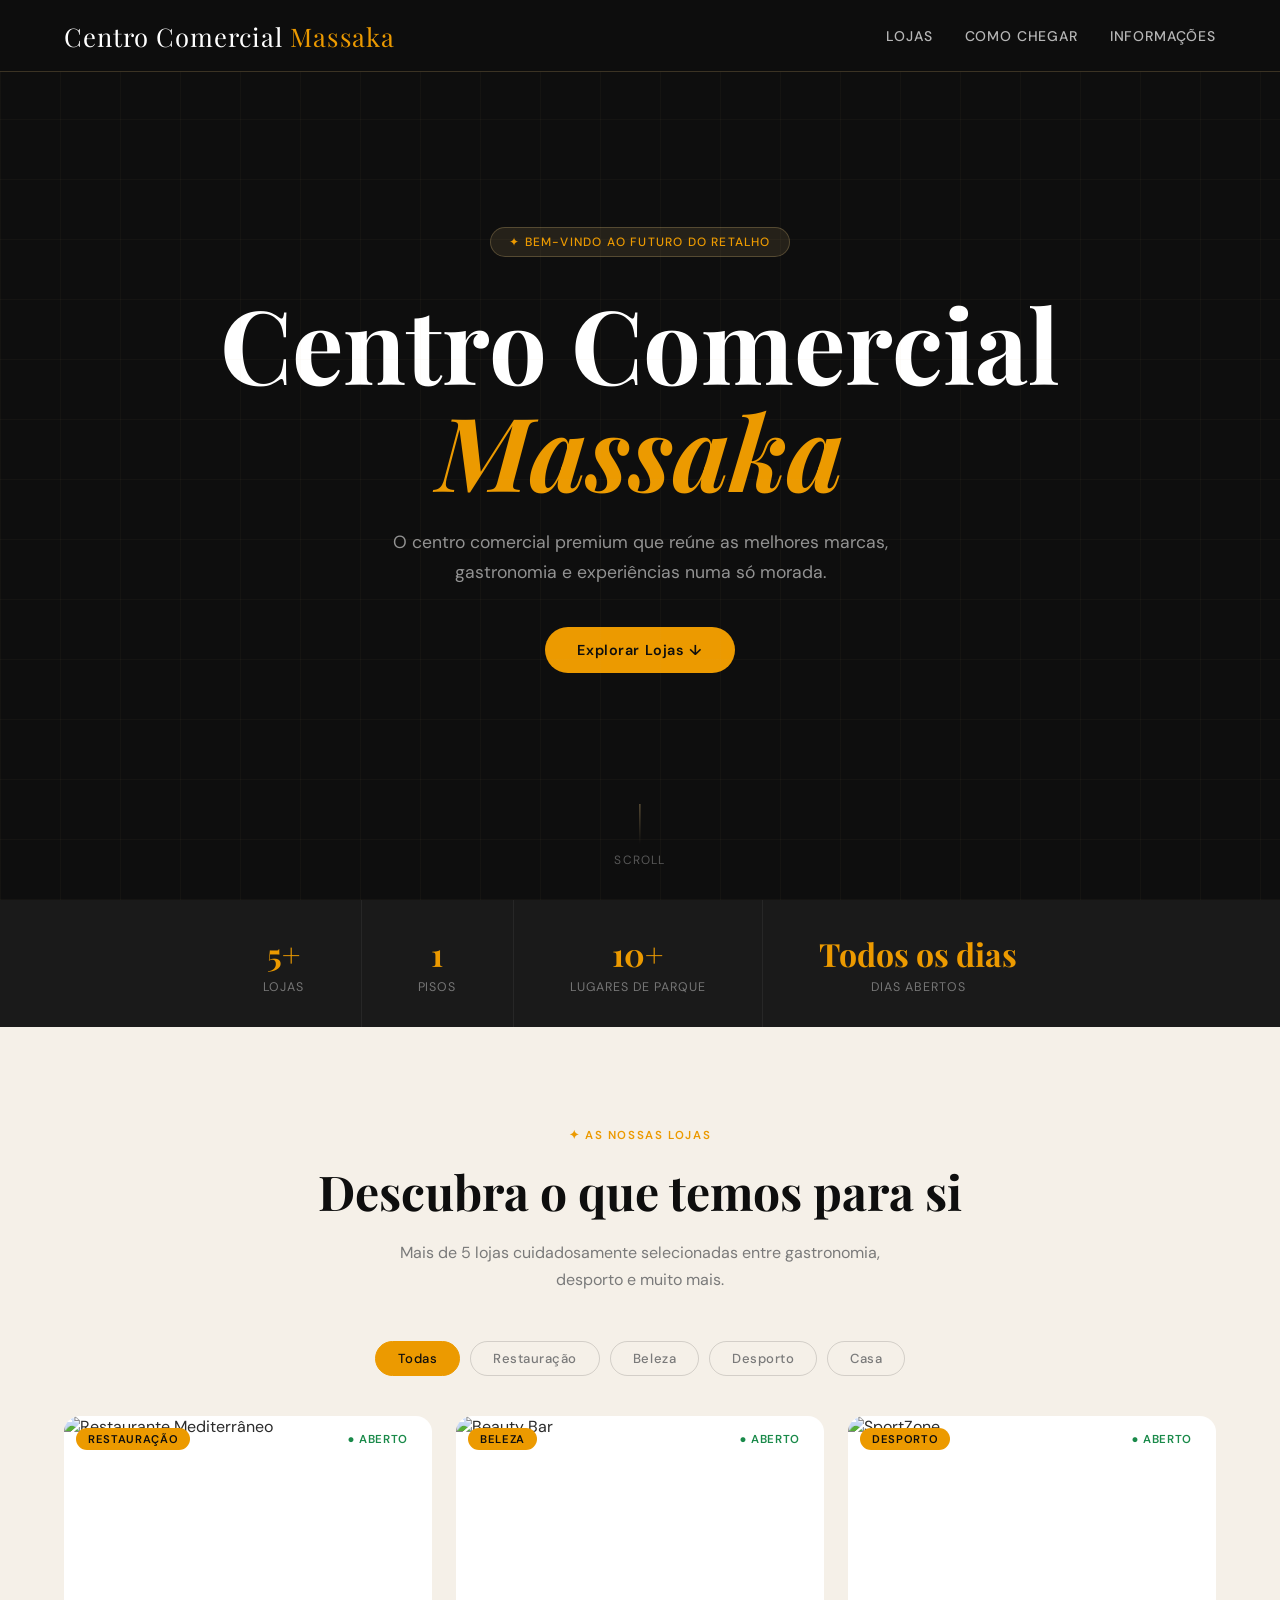
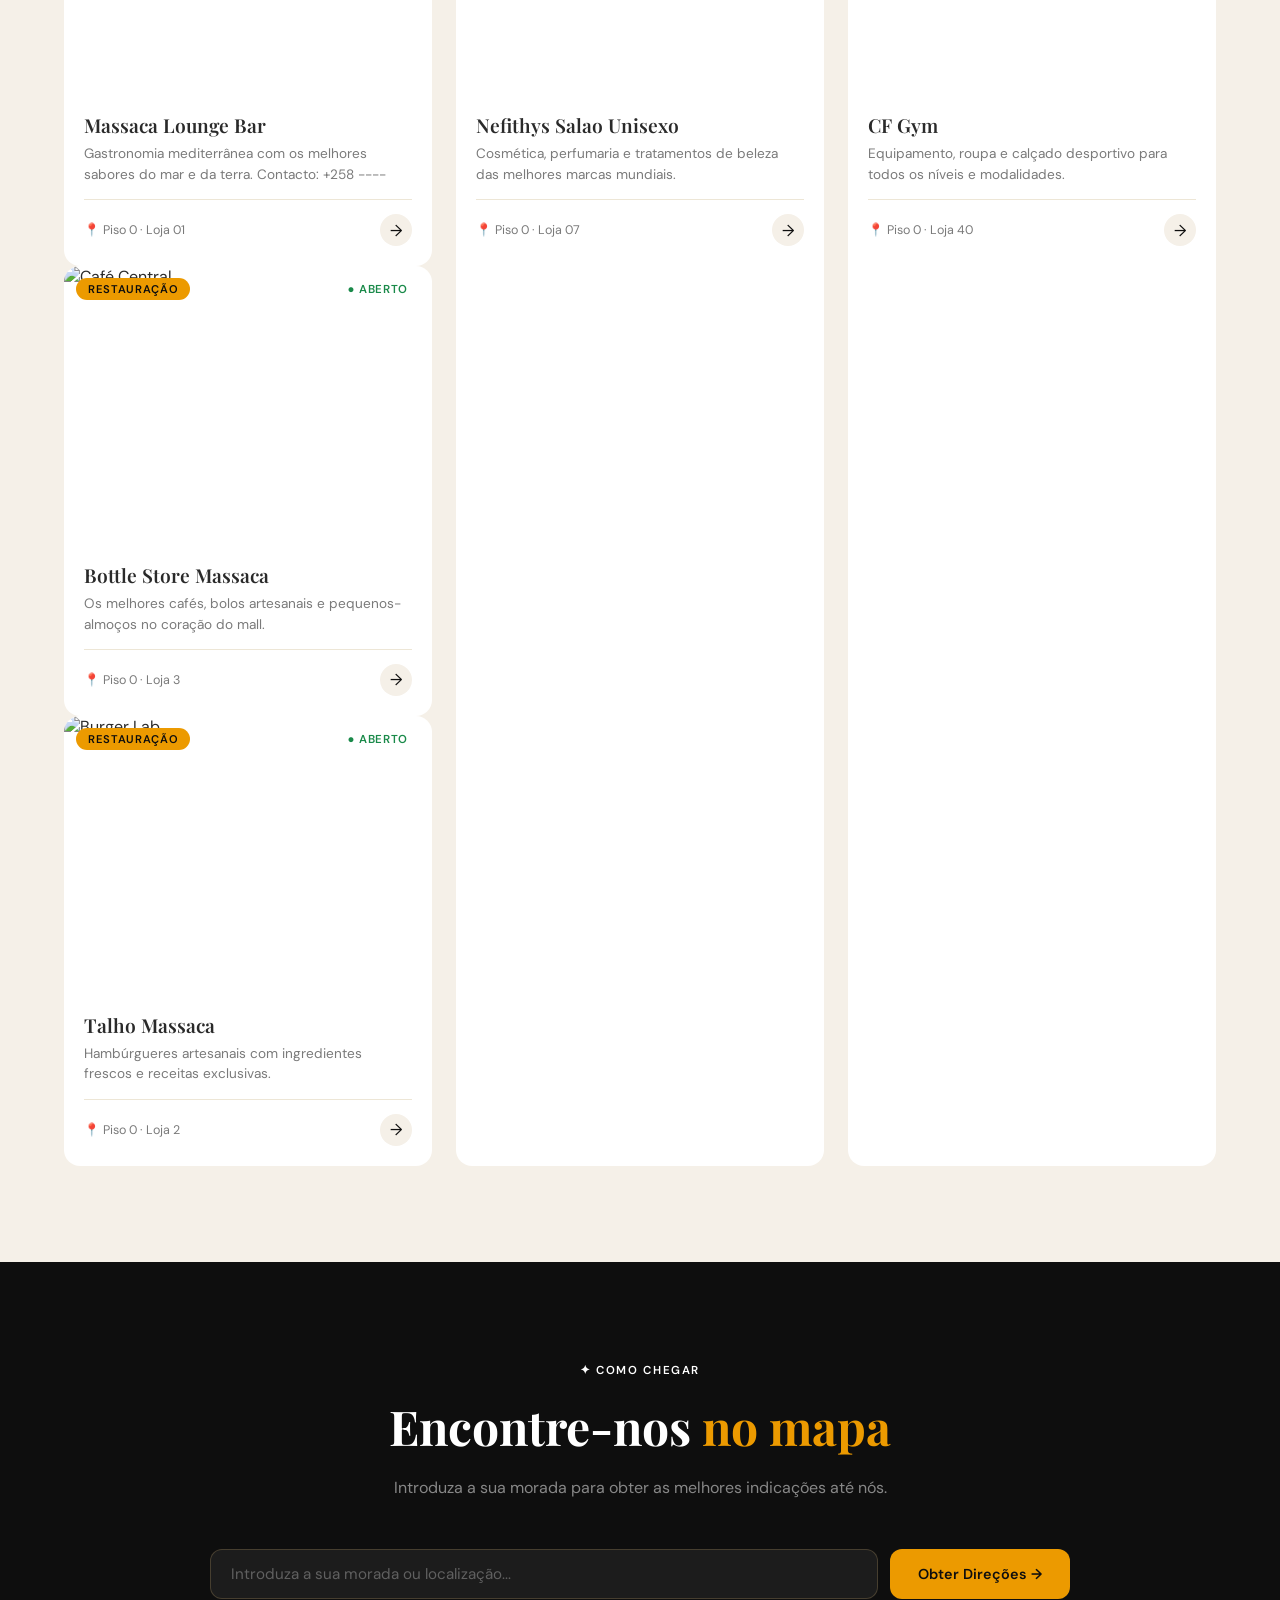
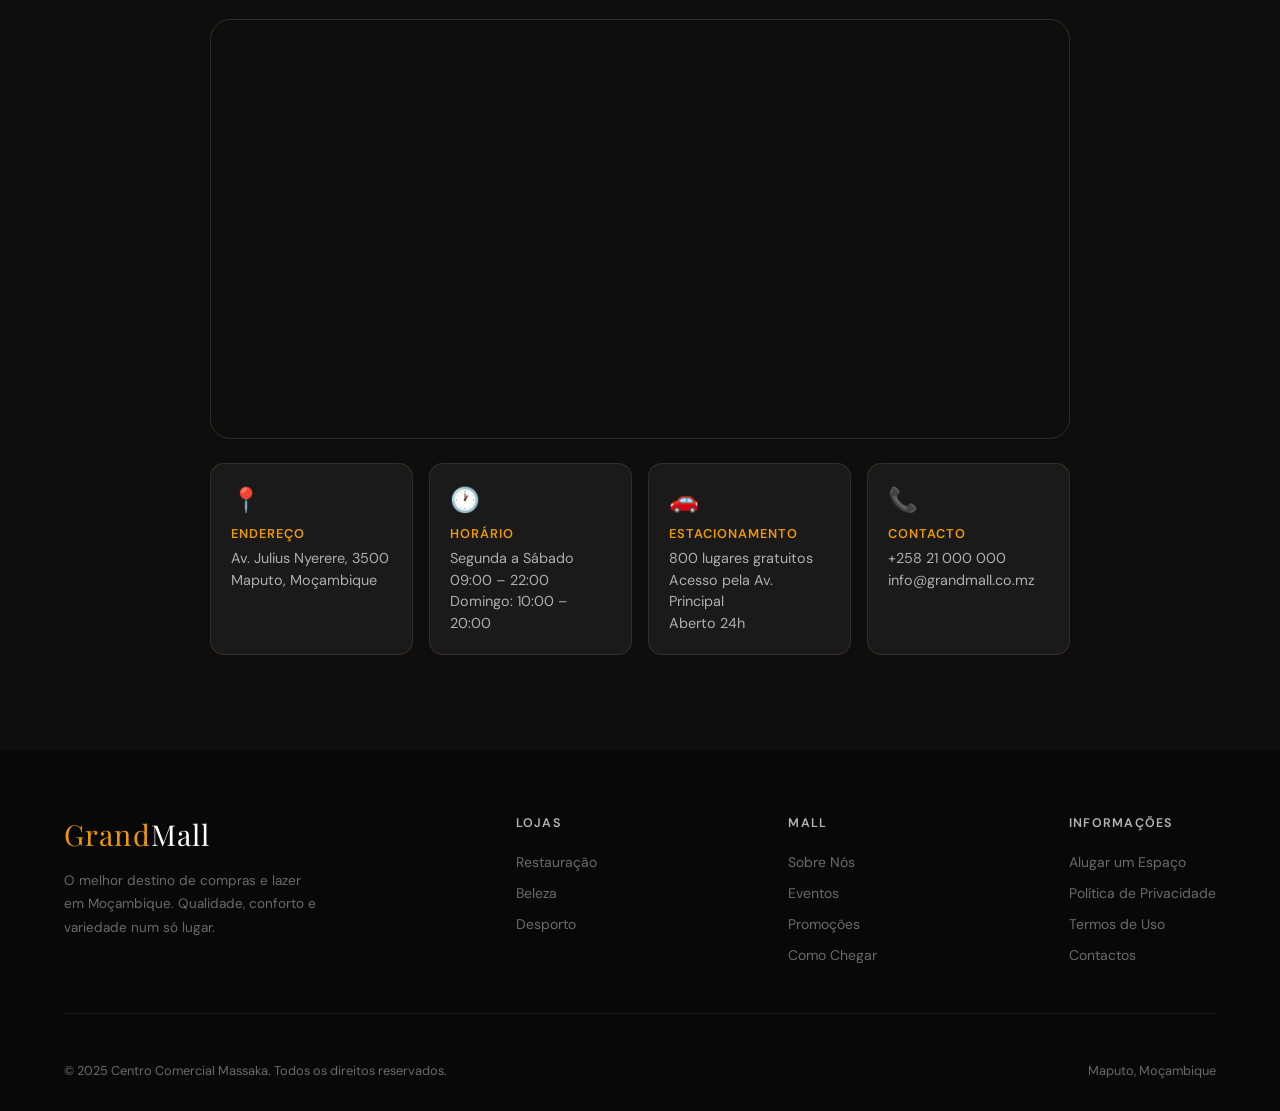
==== index.html @ d11b621e "Rename diet1 to index.html" ====
<!DOCTYPE html>
<html lang="pt">
<head>
  <meta charset="UTF-8" />
  <meta name="viewport" content="width=device-width, initial-scale=1.0" />
  <title>GrandMall – Centro Comercial</title>
  <link href="https://fonts.googleapis.com/css2?family=Playfair+Display:wght@400;600;700&family=DM+Sans:wght@300;400;500;600&display=swap" rel="stylesheet" />
  <style>
    *, *::before, *::after { box-sizing: border-box; margin: 0; padding: 0; }

    :root {
      --gold: #ec9a00;
      --gold-light: #e4bd6b;
      --dark: #0E0E0E;
      --dark2: #1A1A1A;
      --dark3: #242424;
      --cream: #F5F0E8;
      --cream2: #EDE6D6;
      --text: #2A2A2A;
      --muted: #7A7A7A;
      --white: #FFFFFF;
      --radius: 16px;
    }

    html { scroll-behavior: smooth; }

    body {
      font-family: 'DM Sans', sans-serif;
      background: var(--cream);
      color: var(--text);
      overflow-x: hidden;
    }

    /* ── NAVBAR ── */
    nav {
      position: fixed; top: 0; left: 0; right: 0; z-index: 100;
      display: flex; align-items: center; justify-content: space-between;
      padding: 0 5vw;
      height: 72px;
      background: rgba(14,14,14,0.92);
      backdrop-filter: blur(12px);
      border-bottom: 1px solid rgba(200,169,110,0.25);
    }

    .nav-logo {
      font-family: 'Playfair Display', serif;
      font-size: 1.6rem;
      color: var(--gold);
      letter-spacing: 0.04em;
      text-decoration: none;
    }

    .nav-logo span { color: var(--white); }

    .nav-links { display: flex; gap: 2rem; list-style: none; }
    .nav-links a {
      text-decoration: none;
      font-size: 0.875rem;
      font-weight: 500;
      color: rgba(255,255,255,0.7);
      letter-spacing: 0.06em;
      text-transform: uppercase;
      transition: color 0.2s;
    }
    .nav-links a:hover { color: var(--gold); }

    /* ── HERO ── */
    .hero {
      height: 100vh;
      background: var(--dark);
      display: flex; align-items: center; justify-content: center;
      flex-direction: column;
      text-align: center;
      position: relative;
      overflow: hidden;
      padding: 0 5vw;
    }

    .hero-grid {
      position: absolute; inset: 0;
      background-image: repeating-linear-gradient(0deg, rgba(200,169,110,0.04) 0px, rgba(200,169,110,0.04) 1px, transparent 1px, transparent 60px),
                        repeating-linear-gradient(90deg, rgba(200,169,110,0.04) 0px, rgba(200,169,110,0.04) 1px, transparent 1px, transparent 60px);
    }

    .hero-badge {
      display: inline-flex; align-items: center; gap: 8px;
      background: rgba(200,169,110,0.12);
      border: 1px solid rgba(200,169,110,0.3);
      border-radius: 100px;
      padding: 6px 18px;
      font-size: 0.75rem; font-weight: 500;
      color: var(--gold); letter-spacing: 0.1em; text-transform: uppercase;
      margin-bottom: 2rem;
    }

    .hero h1 {
      font-family: 'Playfair Display', serif;
      font-size: clamp(3rem, 8vw, 7rem);
      color: var(--white);
      line-height: 1.05;
      margin-bottom: 1.5rem;
    }

    .hero h1 em { color: var(--gold); font-style: italic; }

    .hero p {
      font-size: 1.1rem; color: rgba(255,255,255,0.55);
      max-width: 520px; line-height: 1.7;
      margin-bottom: 2.5rem;
    }

    .hero-cta {
      display: inline-flex; align-items: center; gap: 10px;
      background: var(--gold);
      color: var(--dark);
      padding: 14px 32px;
      border-radius: 100px;
      font-weight: 600; font-size: 0.9rem;
      text-decoration: none;
      letter-spacing: 0.04em;
      transition: transform 0.2s, box-shadow 0.2s;
    }
    .hero-cta:hover { transform: translateY(-2px); box-shadow: 0 12px 30px rgba(200,169,110,0.4); }

    .hero-scroll {
      position: absolute; bottom: 2rem; left: 50%;
      transform: translateX(-50%);
      display: flex; flex-direction: column; align-items: center; gap: 8px;
      color: rgba(255,255,255,0.3);
      font-size: 0.75rem; letter-spacing: 0.1em;
      text-transform: uppercase;
    }

    .scroll-line {
      width: 1px; height: 40px;
      background: linear-gradient(to bottom, rgba(200,169,110,0.6), transparent);
      animation: scrollAnim 1.6s ease-in-out infinite;
    }
    @keyframes scrollAnim { 0%,100% { opacity: 0.3; transform: scaleY(1); } 50% { opacity: 1; transform: scaleY(1.3); } }

    /* ── STATS BAR ── */
    .stats-bar {
      background: var(--dark2);
      display: flex; justify-content: center; gap: 0;
      flex-wrap: wrap;
    }

    .stat-item {
      display: flex; flex-direction: column; align-items: center;
      padding: 2rem 3.5rem;
      border-right: 1px solid rgba(255,255,255,0.06);
    }
    .stat-item:last-child { border-right: none; }
    .stat-num {
      font-family: 'Playfair Display', serif;
      font-size: 2rem; color: var(--gold); font-weight: 700;
    }
    .stat-label { font-size: 0.78rem; color: rgba(255,255,255,0.4); letter-spacing: 0.08em; text-transform: uppercase; margin-top: 4px; }

    /* ── SECTION HEADER ── */
    .section-header {
      text-align: center;
      padding: 6rem 5vw 3rem;
    }

    .section-tag {
      display: inline-block;
      font-size: 0.72rem; font-weight: 600;
      letter-spacing: 0.14em; text-transform: uppercase;
      color: var(--gold);
      margin-bottom: 1rem;
    }

    .section-header h2 {
      font-family: 'Playfair Display', serif;
      font-size: clamp(2rem, 4vw, 3rem);
      color: var(--dark);
      margin-bottom: 1rem;
    }

    .section-header p {
      font-size: 1rem; color: var(--muted); max-width: 500px; margin: 0 auto; line-height: 1.7;
    }

    /* ── CATEGORY FILTER ── */
    .categories {
      display: flex; justify-content: center;
      flex-wrap: wrap; gap: 10px;
      padding: 0 5vw 2.5rem;
    }

    .cat-btn {
      padding: 8px 22px;
      border-radius: 100px;
      border: 1.5px solid rgba(14,14,14,0.15);
      background: transparent;
      font-family: 'DM Sans', sans-serif;
      font-size: 0.82rem; font-weight: 500; letter-spacing: 0.04em;
      color: var(--muted);
      cursor: pointer;
      transition: all 0.2s;
    }
    .cat-btn.active, .cat-btn:hover {
      background: var(--dark);
      border-color: var(--dark);
      color: var(--white);
    }
    .cat-btn.active { background: var(--gold); border-color: var(--gold); color: var(--dark); }

    /* ── STORE GRID ── */
    .stores-section { padding: 0 5vw 6rem; }

    .stores-grid {
      display: grid;
      grid-template-columns: repeat(auto-fill, minmax(280px, 1fr));
      gap: 24px;
    }

    .store-card {
      background: var(--white);
      border-radius: var(--radius);
      overflow: hidden;
      cursor: pointer;
      text-decoration: none;
      color: inherit;
      transition: transform 0.3s, box-shadow 0.3s;
      display: block;
      position: relative;
    }
    .store-card:hover {
      transform: translateY(-6px);
      box-shadow: 0 20px 50px rgba(0,0,0,0.12);
    }

    .store-card-img {
      width: 100%; aspect-ratio: 4/3;
      object-fit: cover;
      display: block;
      transition: transform 0.5s;
    }
    .store-card:hover .store-card-img { transform: scale(1.05); }

    .store-card-img-wrap { overflow: hidden; position: relative; }

    .store-status {
      position: absolute; top: 12px; right: 12px;
      padding: 4px 12px; border-radius: 100px;
      font-size: 0.72rem; font-weight: 600; letter-spacing: 0.06em; text-transform: uppercase;
    }
    .status-open { background: rgba(255,255,255,0.92); color: #1A8A4A; }
    .status-closed { background: rgba(255,255,255,0.92); color: #C0392B; }

    .store-card-cat {
      position: absolute; top: 12px; left: 12px;
      padding: 4px 12px; border-radius: 100px;
      background: var(--gold); color: var(--dark);
      font-size: 0.7rem; font-weight: 600; letter-spacing: 0.06em; text-transform: uppercase;
    }

    .store-card-body { padding: 20px; }
    .store-card-name {
      font-family: 'Playfair Display', serif;
      font-size: 1.2rem; font-weight: 600;
      margin-bottom: 6px;
    }
    .store-card-desc {
      font-size: 0.85rem; color: var(--muted); line-height: 1.5; margin-bottom: 14px;
    }
    .store-card-footer {
      display: flex; align-items: center; justify-content: space-between;
      border-top: 1px solid var(--cream2);
      padding-top: 14px;
    }
    .store-floor {
      font-size: 0.78rem; color: var(--muted);
      display: flex; align-items: center; gap: 5px;
    }
    .store-arrow {
      width: 32px; height: 32px; border-radius: 50%;
      background: var(--cream);
      display: flex; align-items: center; justify-content: center;
      color: var(--dark); font-size: 1rem;
      transition: background 0.2s;
    }
    .store-card:hover .store-arrow { background: var(--gold); }

    /* ── MAP SECTION ── */
    .map-section {
      background: var(--dark);
      padding: 6rem 5vw;
    }

    .map-section .section-header { padding-top: 0; }
    .map-section .section-header h2, .map-section .section-tag { color: var(--white); }
    .map-section .section-header h2 span { color: var(--gold); }
    .map-section .section-header p { color: rgba(255,255,255,0.5); }

    .map-container {
      max-width: 860px; margin: 0 auto;
    }

    .map-input-row {
      display: flex; gap: 12px; margin-bottom: 20px; flex-wrap: wrap;
    }
    .map-input-row input {
      flex: 1; min-width: 220px;
      padding: 14px 20px;
      border-radius: 12px;
      border: 1.5px solid rgba(200,169,110,0.25);
      background: rgba(255,255,255,0.06);
      color: var(--white);
      font-family: 'DM Sans', sans-serif;
      font-size: 0.95rem;
      outline: none;
      transition: border-color 0.2s;
    }
    .map-input-row input::placeholder { color: rgba(255,255,255,0.3); }
    .map-input-row input:focus { border-color: var(--gold); }

    .map-input-row button {
      padding: 14px 28px;
      border-radius: 12px;
      border: none;
      background: var(--gold);
      color: var(--dark);
      font-family: 'DM Sans', sans-serif;
      font-size: 0.9rem; font-weight: 600;
      cursor: pointer;
      transition: transform 0.2s, box-shadow 0.2s;
      white-space: nowrap;
    }
    .map-input-row button:hover { transform: translateY(-1px); box-shadow: 0 8px 20px rgba(200,169,110,0.3); }

    .map-frame-wrap {
      border-radius: 20px;
      overflow: hidden;
      border: 1px solid rgba(200,169,110,0.2);
      position: relative;
      height: 420px;
    }
    .map-frame-wrap iframe {
      width: 100%; height: 100%; border: 0;
      display: block;
    }

    .map-info-cards {
      display: grid; grid-template-columns: repeat(auto-fit, minmax(180px, 1fr));
      gap: 16px; margin-top: 24px;
    }
    .map-info-card {
      background: rgba(255,255,255,0.05);
      border: 1px solid rgba(200,169,110,0.15);
      border-radius: 14px; padding: 20px;
    }
    .map-info-card .icon {
      font-size: 1.5rem; margin-bottom: 10px;
    }
    .map-info-card h4 {
      font-size: 0.8rem; font-weight: 600; text-transform: uppercase;
      letter-spacing: 0.08em; color: var(--gold); margin-bottom: 6px;
    }
    .map-info-card p { font-size: 0.9rem; color: rgba(255,255,255,0.65); line-height: 1.5; }

    /* ── FOOTER ── */
    footer {
      background: #080808;
      padding: 4rem 5vw 2rem;
      color: rgba(255,255,255,0.4);
    }
    .footer-top {
      display: flex; justify-content: space-between; flex-wrap: wrap;
      gap: 3rem; margin-bottom: 3rem;
      border-bottom: 1px solid rgba(255,255,255,0.06);
      padding-bottom: 3rem;
    }
    .footer-brand .nav-logo { display: inline-block; margin-bottom: 1rem; font-size: 1.8rem; }
    .footer-brand p { font-size: 0.85rem; max-width: 260px; line-height: 1.7; }

    .footer-col h5 {
      font-size: 0.78rem; font-weight: 600; text-transform: uppercase;
      letter-spacing: 0.1em; color: rgba(255,255,255,0.7);
      margin-bottom: 1.2rem;
    }
    .footer-col ul { list-style: none; display: flex; flex-direction: column; gap: 10px; }
    .footer-col ul li a {
      text-decoration: none; font-size: 0.875rem;
      color: rgba(255,255,255,0.4); transition: color 0.2s;
    }
    .footer-col ul li a:hover { color: var(--gold); }

    .footer-bottom {
      display: flex; align-items: center; justify-content: space-between;
      flex-wrap: wrap; gap: 1rem;
      font-size: 0.8rem;
    }

    /* ── HIDDEN filter ── */
    .store-card.hidden { display: none; }

    /* ── animations ── */
    .fade-in { opacity: 0; transform: translateY(20px); transition: opacity 0.5s, transform 0.5s; }
    .fade-in.visible { opacity: 1; transform: none; }
  </style>
</head>
<body>

<!-- NAVBAR -->
<nav>
  <a class="nav-logo" href="index.html"><span>Centro</span><span> Comercial</span><span></span> Massaka <span></span></a>
  <ul class="nav-links">
    <li><a href="#lojas">Lojas</a></li>
    <li><a href="#mapa">Como Chegar</a></li>
    <li><a href="#info">Informações</a></li>
  </ul>
</nav>

<!-- HERO -->
<section class="hero">
  <div class="hero-grid"></div>
  <div class="hero-badge">✦ Bem-vindo ao futuro do retalho</div>
  <h1>Centro Comercial <em>Massaka</em></h1>
  <p>O centro comercial premium que reúne as melhores marcas, gastronomia e experiências numa só morada.</p>
  <a class="hero-cta" href="#lojas">Explorar Lojas ↓</a>
  <div class="hero-scroll">
    <div class="scroll-line"></div>
    Scroll
  </div>
</section>

<!-- STATS -->
<div class="stats-bar">
  <div class="stat-item"><span class="stat-num">5+</span><span class="stat-label">Lojas</span></div>
  <div class="stat-item"><span class="stat-num">1</span><span class="stat-label">Pisos</span></div>
  <div class="stat-item"><span class="stat-num">10+</span><span class="stat-label">Lugares de Parque</span></div>
  <div class="stat-item"><span class="stat-num">Todos os dias</span><span class="stat-label">Dias Abertos</span></div>
</div>

<!-- STORES SECTION -->
<section id="lojas">
  <div class="section-header">
    <span class="section-tag">✦ As Nossas Lojas</span>
    <h2>Descubra o que temos para si</h2>
    <p>Mais de 5 lojas cuidadosamente selecionadas entre gastronomia, desporto e muito mais.</p>
  </div>

  <div class="categories">
    <button class="cat-btn active" data-cat="all">Todas</button>
    <button class="cat-btn" data-cat="restauracao">Restauração</button>
    <button class="cat-btn" data-cat="beleza">Beleza</button>
    <button class="cat-btn" data-cat="desporto">Desporto</button>
    <button class="cat-btn" data-cat="casa">Casa</button>
  </div>

  <div class="stores-section">
    <div class="stores-grid" id="storesGrid">

       <!-- MODA 
      <a class="store-card fade-in" href="loja.html?id=1" data-cat="moda">
        <div class="store-card-img-wrap">
          <img class="store-card-img" src="https://images.unsplash.com/photo-1441984904996-e0b6ba687e04?w=600&q=80" alt="Zara" />
          <span class="store-card-cat">Moda</span>
          <span class="store-status status-open">● Aberto</span>
        </div>
        <div class="store-card-body">
          <div class="store-card-name">Zara</div>
          <div class="store-card-desc">Moda contemporânea para toda a família, da roupa ao acessório.</div>
          <div class="store-card-footer">
            <span class="store-floor">📍 Piso 1 · Loja 12</span>
            <div class="store-arrow">→</div>
          </div>
        </div>
      </a>
      

      <a class="store-card fade-in" href="loja.html?id=2" data-cat="moda">
        <div class="store-card-img-wrap">
          <img class="store-card-img" src="https://images.unsplash.com/photo-1490481651871-ab68de25d43d?w=600&q=80" alt="H&M" />
          <span class="store-card-cat">Moda</span>
          <span class="store-status status-open">● Aberto</span>
        </div>
        <div class="store-card-body">
          <div class="store-card-name">H&M</div>
          <div class="store-card-desc">Moda acessível com as últimas tendências da estação para todas as idades.</div>
          <div class="store-card-footer">
            <span class="store-floor">📍 Piso 1 · Loja 15</span>
            <div class="store-arrow">→</div>
          </div>
        </div>
      </a>

      <a class="store-card fade-in" href="loja.html?id=3" data-cat="moda">
        <div class="store-card-img-wrap">
          <img class="store-card-img" src="https://images.unsplash.com/photo-1469334031218-e382a71b716b?w=600&q=80" alt="Massimo Dutti" />
          <span class="store-card-cat">Moda</span>
          <span class="store-status status-closed">● Fechado</span>
        </div>
        <div class="store-card-body">
          <div class="store-card-name">Massimo Dutti</div>
          <div class="store-card-desc">Elegância e sofisticação com coleções premium para homem e mulher.</div>
          <div class="store-card-footer">
            <span class="store-floor">📍 Piso 2 · Loja 08</span>
            <div class="store-arrow">→</div>
          </div>
        </div>
      </a>
      -->

      <!-- RESTAURAÇÃO -->
       <section id="res">
      <a class="store-card fade-in" href="loja.html?id=4" data-cat="restauracao">
        <div class="store-card-img-wrap">
          <img class="store-card-img" src="https://images.unsplash.com/photo-1414235077428-338989a2e8c0?w=600&q=80" alt="Restaurante Mediterrâneo" />
          <span class="store-card-cat">Restauração</span>
          <span class="store-status status-open">● Aberto</span>
        </div>
        <div class="store-card-body">
          <div class="store-card-name">Massaca Lounge Bar</div>
          <div class="store-card-desc">Gastronomia mediterrânea com os melhores sabores do mar e da terra.
            Contacto: +258 ----
          </div>
          <div class="store-card-footer">
            <span class="store-floor">📍 Piso 0 · Loja 01</span>
            <div class="store-arrow">→</div>
          </div>
        </div>
      </a>

      <a class="store-card fade-in" href="loja.html?id=5" data-cat="restauracao">
        <div class="store-card-img-wrap">
          <img class="store-card-img" src="https://images.unsplash.com/photo-1495474472287-4d71bcdd2085?w=600&q=80" alt="Café Central" />
          <span class="store-card-cat">Restauração</span>
          <span class="store-status status-open">● Aberto</span>
        </div>
        <div class="store-card-body">
          <div class="store-card-name">Bottle Store Massaca</div>
          <div class="store-card-desc">Os melhores cafés, bolos artesanais e pequenos-almoços no coração do mall.</div>
          <div class="store-card-footer">
            <span class="store-floor">📍 Piso 0 · Loja 3</span>
            <div class="store-arrow">→</div>
          </div>
        </div>
      </a>

      <a class="store-card fade-in" href="loja.html?id=6" data-cat="restauracao" id="res">
        <div class="store-card-img-wrap">
          <img class="store-card-img" src="https://images.unsplash.com/photo-1568901346375-23c9450c58cd?w=600&q=80" alt="Burger Lab" />
          <span class="store-card-cat">Restauração</span>
          <span class="store-status status-open">● Aberto</span>
        </div>
        <div class="store-card-body">
          <div class="store-card-name">Talho Massaca</div>
          <div class="store-card-desc">Hambúrgueres artesanais com ingredientes frescos e receitas exclusivas.</div>
          <div class="store-card-footer">
            <span class="store-floor">📍 Piso 0 · Loja 2</span>
            <div class="store-arrow">→</div>
          </div>
        </div>
      </a>
      </section>
    

      <!-- TECNOLOGIA 
      <a class="store-card fade-in" href="loja.html?id=7" data-cat="tecnologia">
        <div class="store-card-img-wrap">
          <img class="store-card-img" src="https://images.unsplash.com/photo-1517336714731-489689fd1ca8?w=600&q=80" alt="Apple Store" />
          <span class="store-card-cat">Tecnologia</span>
          <span class="store-status status-open">● Aberto</span>
        </div>
        <div class="store-card-body">
          <div class="store-card-name">iStore</div>
          <div class="store-card-desc">Revendedor autorizado Apple com todo o ecossistema de produtos e suporte.</div>
          <div class="store-card-footer">
            <span class="store-floor">📍 Piso 1 · Loja 30</span>
            <div class="store-arrow">→</div>
          </div>
        </div>
      </a>

      <a class="store-card fade-in" href="loja.html?id=8" data-cat="tecnologia">
        <div class="store-card-img-wrap">
          <img class="store-card-img" src="https://images.unsplash.com/photo-1593508512255-86ab42a8e620?w=600&q=80" alt="Tech World" />
          <span class="store-card-cat">Tecnologia</span>
          <span class="store-status status-closed">● Fechado</span>
        </div>
        <div class="store-card-body">
          <div class="store-card-name">Tech World</div>
          <div class="store-card-desc">Gaming, gadgets e tecnologia de ponta para os entusiastas do digital.</div>
          <div class="store-card-footer">
            <span class="store-floor">📍 Piso 2 · Loja 18</span>
            <div class="store-arrow">→</div>
          </div>
        </div>
      </a> -->

      <!-- BELEZA -->
      <a class="store-card fade-in" href="loja.html?id=9" data-cat="beleza" id="bel">
        <div class="store-card-img-wrap">
          <img class="store-card-img" src="https://images.unsplash.com/photo-1522338242992-e1a54906a8da?w=600&q=80" alt="Beauty Bar" />
          <span class="store-card-cat">Beleza</span>
          <span class="store-status status-open">● Aberto</span>
        </div>
        <div class="store-card-body">
          <div class="store-card-name">Nefithys Salao Unisexo</div>
          <div class="store-card-desc">Cosmética, perfumaria e tratamentos de beleza das melhores marcas mundiais.</div>
          <div class="store-card-footer">
            <span class="store-floor">📍 Piso 0 · Loja 07</span>
            <div class="store-arrow">→</div>
          </div>
        </div>
      </a>

      <!-- DESPORTO -->
      <a class="store-card fade-in" href="loja.html?id=10" data-cat="desporto" id="des">
        <div class="store-card-img-wrap">
          <img class="store-card-img" src="https://images.unsplash.com/photo-1571019613454-1cb2f99b2d8b?w=600&q=80" alt="SportZone" />
          <span class="store-card-cat">Desporto</span>
          <span class="store-status status-open">● Aberto</span>
        </div>
        <div class="store-card-body">
          <div class="store-card-name">CF Gym</div>
          <div class="store-card-desc">Equipamento, roupa e calçado desportivo para todos os níveis e modalidades.</div>
          <div class="store-card-footer">
            <span class="store-floor">📍 Piso 0 · Loja 40</span>
            <div class="store-arrow">→</div>
          </div>
        </div>
      </a>

      <!-- CASA 
      <a class="store-card fade-in" href="loja.html?id=11" data-cat="casa">
        <div class="store-card-img-wrap">
          <img class="store-card-img" src="https://images.unsplash.com/photo-1555041469-a586c61ea9bc?w=600&q=80" alt="Casa & Design" />
          <span class="store-card-cat">Casa</span>
          <span class="store-status status-open">● Aberto</span>
        </div>
        <div class="store-card-body">
          <div class="store-card-name">Casa & Design</div>
          <div class="store-card-desc">Mobiliário, decoração e acessórios para tornar a sua casa num lar especial.</div>
          <div class="store-card-footer">
            <span class="store-floor">📍 Piso 2 · Loja 50</span>
            <div class="store-arrow">→</div>
          </div>
        </div>
      </a>

      <a class="store-card fade-in" href="loja.html?id=12" data-cat="casa">
        <div class="store-card-img-wrap">
          <img class="store-card-img" src="https://images.unsplash.com/photo-1484101403633-562f891dc89a?w=600&q=80" alt="Zara Home" />
          <span class="store-card-cat">Casa</span>
          <span class="store-status status-open">● Aberto</span>
        </div>
        <div class="store-card-body">
          <div class="store-card-name">Zara Home</div>
          <div class="store-card-desc">Têxteis, cozinha e decoração com o estilo inconfundível da marca espanhola.</div>
          <div class="store-card-footer">
            <span class="store-floor">📍 Piso 2 · Loja 52</span>
            <div class="store-arrow">→</div>
          </div>
        </div>
      </a>
-->
    </div>
  </div>
</section>

<!-- MAP SECTION -->
<section class="map-section" id="mapa">
  <div class="map-container">
    <div class="section-header">
      <span class="section-tag">✦ Como Chegar</span>
      <h2>Encontre-nos <span>no mapa</span></h2>
      <p>Introduza a sua morada para obter as melhores indicações até nós.</p>
    </div>

    <div class="map-input-row">
      <input type="text" id="addressInput" placeholder="Introduza a sua morada ou localização..." />
      <button onclick="openDirections()">Obter Direções →</button>
    </div>

    <div class="map-frame-wrap">
      <iframe id="mapFrame"
        src="https://www.google.com/maps/embed?pb=!1m18!1m12!1m3!1d2697.5864007342025!2d32.29396730956905!3d-26.055264977073353!2m3!1f0!2f0!3f0!3m2!1i1024!2i768!4f13.1!3m3!1m2!1s0x1ee67d0017e8b5db%3A0xc6fe70a3be981e5d!2sCentro%20Comercial%20Massaka!5e1!3m2!1spt-PT!2smz!4v1780408972173!5m2!1spt-PT!2smz"
        allowfullscreen="" loading="lazy" referrerpolicy="no-referrer-when-downgrade"></iframe>
    </div>

    <div class="map-info-cards">
      <div class="map-info-card">
        <div class="icon">📍</div>
        <h4>Endereço</h4>
        <p>Av. Julius Nyerere, 3500<br>Maputo, Moçambique</p>
      </div>
      <div class="map-info-card">
        <div class="icon">🕐</div>
        <h4>Horário</h4>
        <p>Segunda a Sábado<br>09:00 – 22:00<br>Domingo: 10:00 – 20:00</p>
      </div>
      <div class="map-info-card">
        <div class="icon">🚗</div>
        <h4>Estacionamento</h4>
        <p>800 lugares gratuitos<br>Acesso pela Av. Principal<br>Aberto 24h</p>
      </div>
      <div class="map-info-card">
        <div class="icon">📞</div>
        <h4>Contacto</h4>
        <p>+258 21 000 000<br>info@grandmall.co.mz</p>
      </div>
    </div>
  </div>
</section>

<!-- FOOTER -->
<footer id="info">
  <div class="footer-top">
    <div class="footer-brand">
      <a class="nav-logo" href="index.html">Grand<span>Mall</span></a>
      <p>O melhor destino de compras e lazer em Moçambique. Qualidade, conforto e variedade num só lugar.</p>
    </div>
    <div class="footer-col">
      <h5>Lojas</h5>
      <ul>
        <li><a href="#res">Restauração</a></li>
        <li><a href="#bel">Beleza</a></li>
        <li><a href="#des">Desporto</a></li>
      </ul>
    </div>
    <div class="footer-col">
      <h5>Mall</h5>
      <ul>
        <li><a href="#">Sobre Nós</a></li>
        <li><a href="#">Eventos</a></li>
        <li><a href="#">Promoções</a></li>
        <li><a href="#mapa">Como Chegar</a></li>
      </ul>
    </div>
    <div class="footer-col">
      <h5>Informações</h5>
      <ul>
        <li><a href="#">Alugar um Espaço</a></li>
        <li><a href="#">Política de Privacidade</a></li>
        <li><a href="#">Termos de Uso</a></li>
        <li><a href="#mapa">Contactos</a></li>
      </ul>
    </div>
  </div>
  <div class="footer-bottom">
    <span>© 2025 Centro Comercial Massaka. Todos os direitos reservados.</span>
    <span>Maputo, Moçambique</span>
  </div>
</footer>

<script>
  // Category filter
  document.querySelectorAll('.cat-btn').forEach(btn => {
    btn.addEventListener('click', () => {
      document.querySelectorAll('.cat-btn').forEach(b => b.classList.remove('active'));
      btn.classList.add('active');
      const cat = btn.dataset.cat;
      document.querySelectorAll('.store-card').forEach(card => {
        if (cat === 'all' || card.dataset.cat === cat) {
          card.classList.remove('hidden');
        } else {
          card.classList.add('hidden');
        }
      });
    });
  });

  // Fade-in on scroll
  const observer = new IntersectionObserver((entries) => {
    entries.forEach((e, i) => {
      if (e.isIntersecting) {
        setTimeout(() => e.target.classList.add('visible'), i * 80);
        observer.unobserve(e.target);
      }
    });
  }, { threshold: 0.1 });

  document.querySelectorAll('.fade-in').forEach(el => observer.observe(el));

  // Map directions
  function openDirections() {
    const address = document.getElementById('addressInput').value.trim();
    const dest = 'Centro+Comercial+Massaka';
    if (address) {
      const url = `https://www.google.com/maps/dir/?api=1&origin=${encodeURIComponent(address)}&destination=${encodeURIComponent(dest)}`;
      window.open(url, '_blank');
    } else {
      const url = `https://www.google.com/maps/search/?api=1&query=${encodeURIComponent(dest)}`;
      window.open(url, '_blank');
    }
  }

  document.getElementById('addressInput').addEventListener('keydown', e => {
    if (e.key === 'Enter') openDirections();
  });
</script>

</body>
</html>
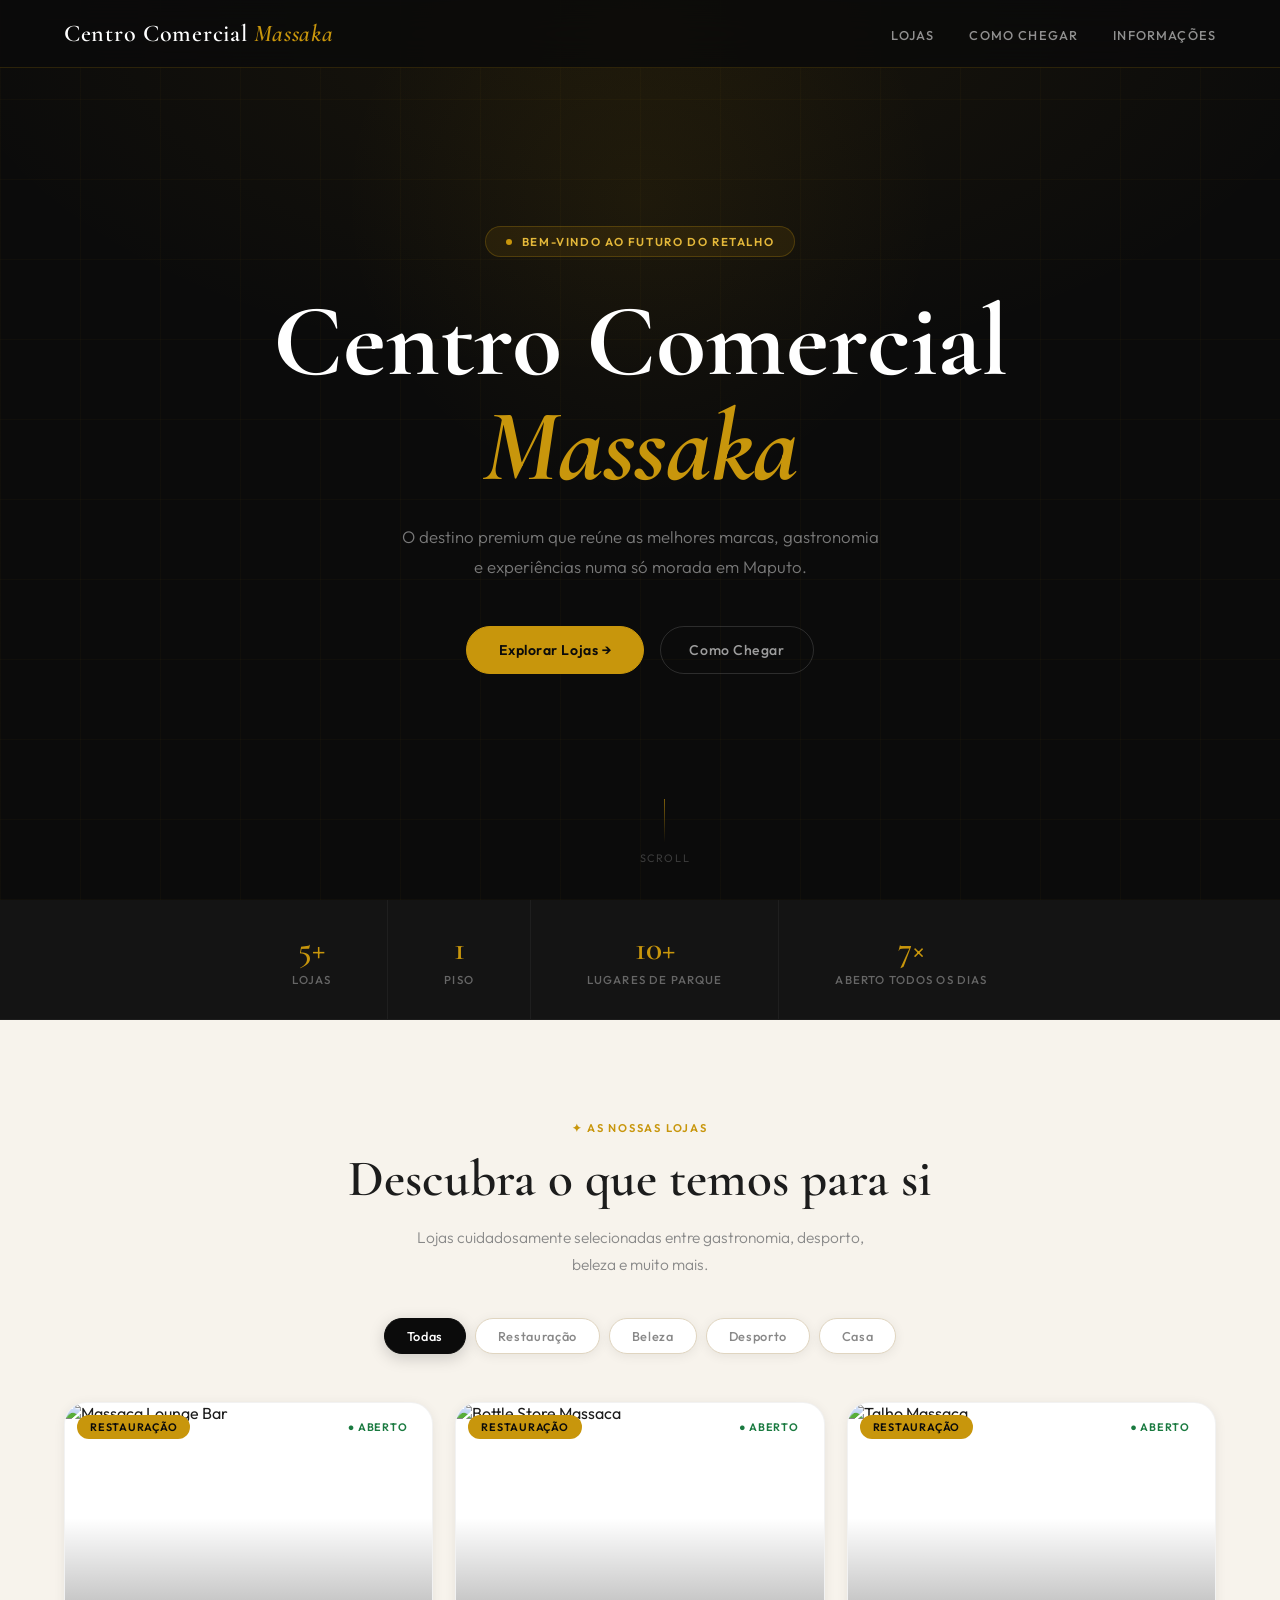
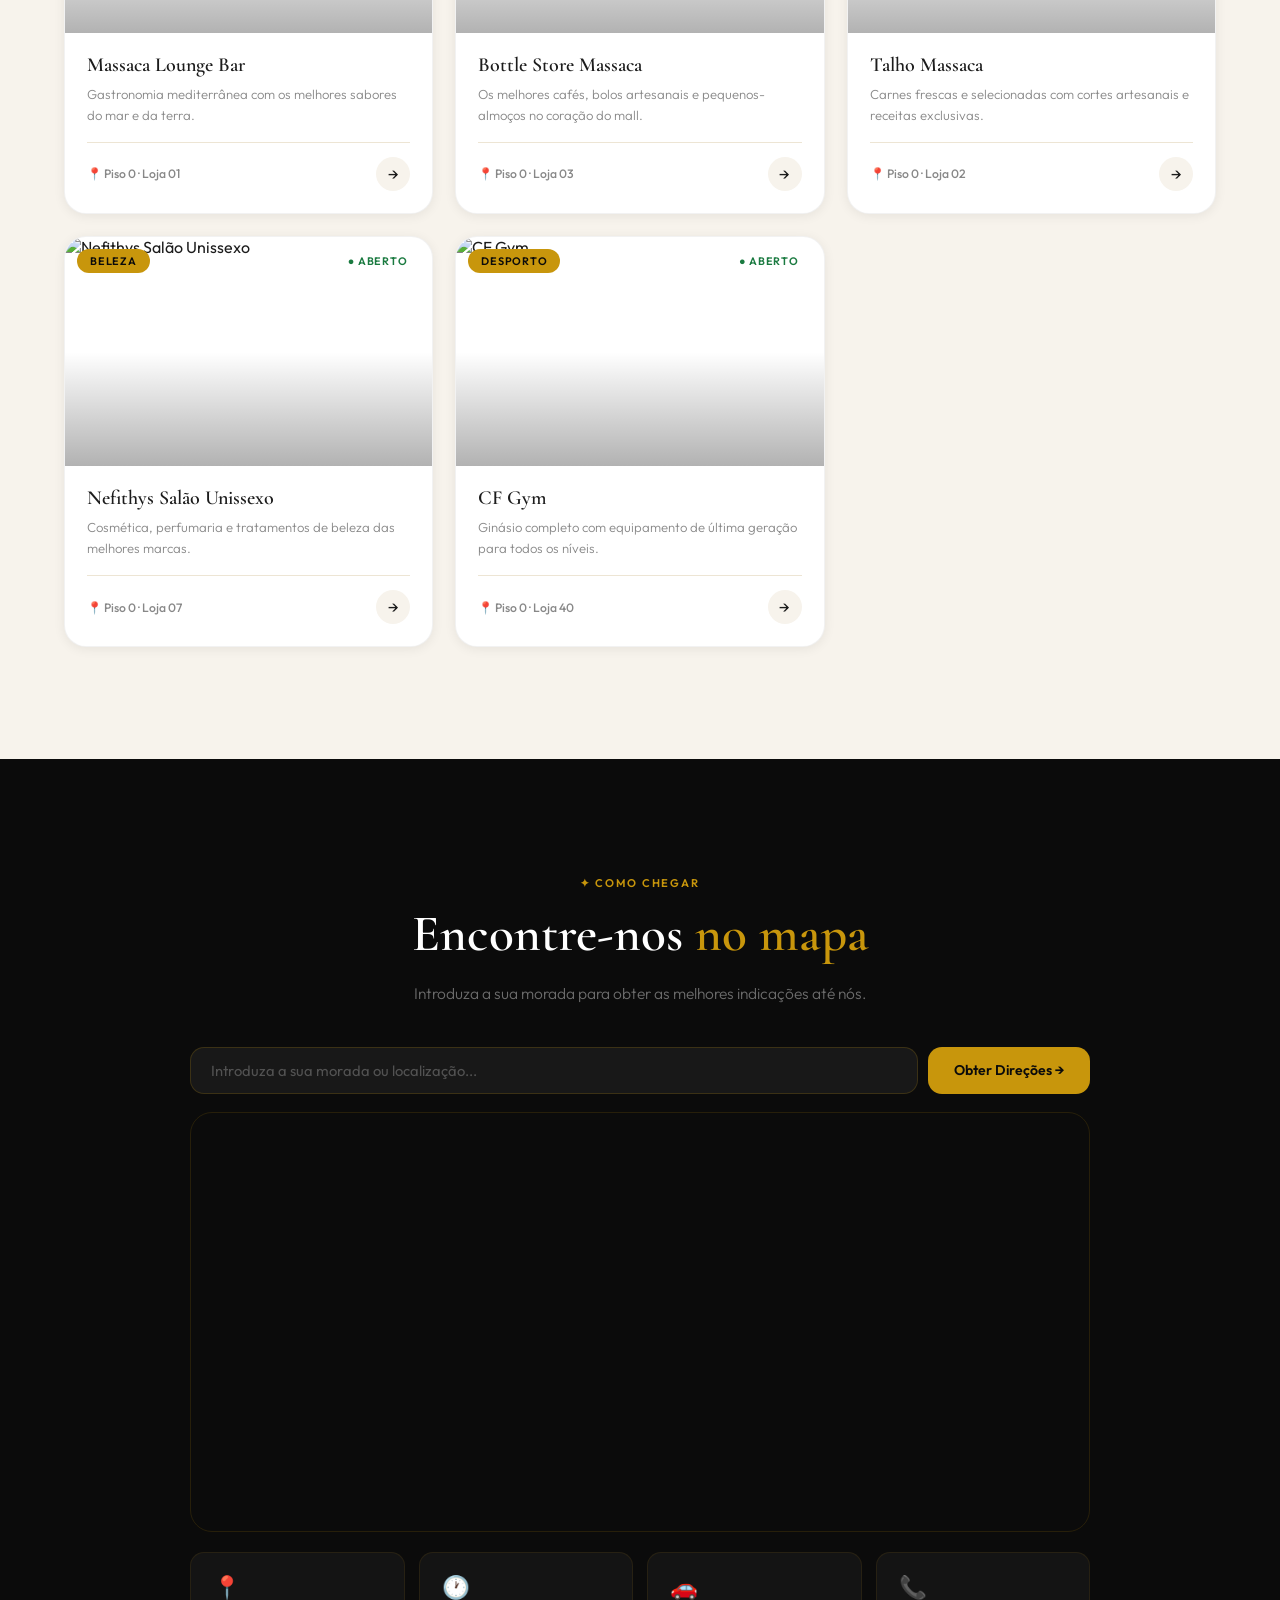
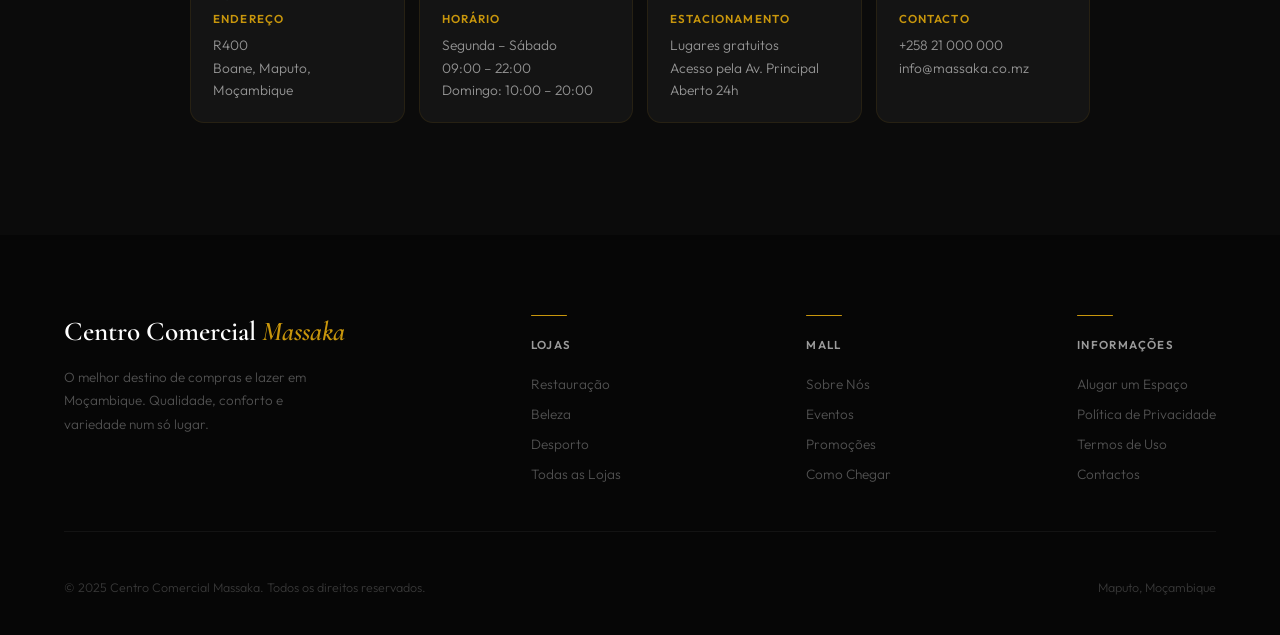
==== commit a0b49e73: "Update index.html" ====
--- a/index.html
+++ b/index.html
@@ -3,70 +3,104 @@
 <head>
   <meta charset="UTF-8" />
   <meta name="viewport" content="width=device-width, initial-scale=1.0" />
-  <title>GrandMall – Centro Comercial</title>
-  <link href="https://fonts.googleapis.com/css2?family=Playfair+Display:wght@400;600;700&family=DM+Sans:wght@300;400;500;600&display=swap" rel="stylesheet" />
+  <title>Centro Comercial Massaka</title>
+  <link href="https://fonts.googleapis.com/css2?family=Cormorant+Garamond:ital,wght@0,400;0,600;1,400;1,600&family=Outfit:wght@300;400;500;600&display=swap" rel="stylesheet" />
   <style>
     *, *::before, *::after { box-sizing: border-box; margin: 0; padding: 0; }
 
     :root {
-      --gold: #ec9a00;
-      --gold-light: #e4bd6b;
-      --dark: #0E0E0E;
-      --dark2: #1A1A1A;
-      --dark3: #242424;
-      --cream: #F5F0E8;
-      --cream2: #EDE6D6;
-      --text: #2A2A2A;
-      --muted: #7A7A7A;
+      --gold: #C8960C;
+      --gold-light: #E4B83A;
+      --gold-pale: #F5E6B8;
+      --dark: #0B0B0B;
+      --dark2: #141414;
+      --dark3: #1E1E1E;
+      --dark4: #282828;
+      --cream: #F7F3EC;
+      --cream2: #EDE5D4;
+      --cream3: #E0D5C0;
+      --text: #1C1C1C;
+      --muted: #888;
       --white: #FFFFFF;
-      --radius: 16px;
+      --radius-sm: 8px;
+      --radius: 14px;
+      --radius-lg: 22px;
+      --shadow-card: 0 2px 12px rgba(0,0,0,0.07);
+      --shadow-hover: 0 16px 48px rgba(0,0,0,0.13);
+      --transition: 0.3s cubic-bezier(0.4, 0, 0.2, 1);
     }
 
     html { scroll-behavior: smooth; }
 
     body {
-      font-family: 'DM Sans', sans-serif;
+      font-family: 'Outfit', sans-serif;
       background: var(--cream);
       color: var(--text);
       overflow-x: hidden;
     }
 
-    /* ── NAVBAR ── */
+    /* ── SCROLLBAR ── */
+    ::-webkit-scrollbar { width: 6px; }
+    ::-webkit-scrollbar-track { background: var(--dark2); }
+    ::-webkit-scrollbar-thumb { background: var(--gold); border-radius: 99px; }
+
+    /* ══════════════════════════════════════
+       NAVBAR
+    ══════════════════════════════════════ */
     nav {
-      position: fixed; top: 0; left: 0; right: 0; z-index: 100;
+      position: fixed; top: 0; left: 0; right: 0; z-index: 200;
       display: flex; align-items: center; justify-content: space-between;
       padding: 0 5vw;
-      height: 72px;
-      background: rgba(14,14,14,0.92);
-      backdrop-filter: blur(12px);
-      border-bottom: 1px solid rgba(200,169,110,0.25);
+      height: 68px;
+      background: rgba(11,11,11,0.88);
+      backdrop-filter: blur(16px) saturate(180%);
+      -webkit-backdrop-filter: blur(16px) saturate(180%);
+      border-bottom: 1px solid rgba(200,150,12,0.18);
+      transition: background var(--transition);
     }
 
     .nav-logo {
-      font-family: 'Playfair Display', serif;
-      font-size: 1.6rem;
-      color: var(--gold);
-      letter-spacing: 0.04em;
+      font-family: 'Cormorant Garamond', serif;
+      font-size: 1.5rem;
+      font-weight: 600;
+      color: var(--white);
       text-decoration: none;
-    }
-
-    .nav-logo span { color: var(--white); }
-
-    .nav-links { display: flex; gap: 2rem; list-style: none; }
+      letter-spacing: 0.03em;
+      display: flex;
+      align-items: center;
+      gap: 6px;
+    }
+    .nav-logo .accent { color: var(--gold); font-style: italic; }
+
+    .nav-links {
+      display: flex; gap: 2.2rem; list-style: none; align-items: center;
+    }
     .nav-links a {
       text-decoration: none;
-      font-size: 0.875rem;
+      font-size: 0.8rem;
       font-weight: 500;
-      color: rgba(255,255,255,0.7);
-      letter-spacing: 0.06em;
+      color: rgba(255,255,255,0.55);
+      letter-spacing: 0.09em;
       text-transform: uppercase;
       transition: color 0.2s;
-    }
-    .nav-links a:hover { color: var(--gold); }
-
-    /* ── HERO ── */
+      position: relative;
+    }
+    .nav-links a::after {
+      content: '';
+      position: absolute; bottom: -4px; left: 0; right: 0;
+      height: 1px; background: var(--gold);
+      transform: scaleX(0);
+      transform-origin: left;
+      transition: transform 0.25s;
+    }
+    .nav-links a:hover { color: var(--white); }
+    .nav-links a:hover::after { transform: scaleX(1); }
+
+    /* ══════════════════════════════════════
+       HERO
+    ══════════════════════════════════════ */
     .hero {
-      height: 100vh;
+      min-height: 100vh;
       background: var(--dark);
       display: flex; align-items: center; justify-content: center;
       flex-direction: column;
@@ -76,195 +110,286 @@
       padding: 0 5vw;
     }
 
-    .hero-grid {
+    /* Subtle noise texture */
+    .hero::before {
+      content: '';
       position: absolute; inset: 0;
-      background-image: repeating-linear-gradient(0deg, rgba(200,169,110,0.04) 0px, rgba(200,169,110,0.04) 1px, transparent 1px, transparent 60px),
-                        repeating-linear-gradient(90deg, rgba(200,169,110,0.04) 0px, rgba(200,169,110,0.04) 1px, transparent 1px, transparent 60px);
-    }
-
-    .hero-badge {
-      display: inline-flex; align-items: center; gap: 8px;
-      background: rgba(200,169,110,0.12);
-      border: 1px solid rgba(200,169,110,0.3);
-      border-radius: 100px;
-      padding: 6px 18px;
-      font-size: 0.75rem; font-weight: 500;
-      color: var(--gold); letter-spacing: 0.1em; text-transform: uppercase;
+      background-image:
+        radial-gradient(ellipse 80% 60% at 50% 0%, rgba(200,150,12,0.08) 0%, transparent 70%),
+        repeating-linear-gradient(0deg, rgba(200,150,12,0.03) 0px, rgba(200,150,12,0.03) 1px, transparent 1px, transparent 80px),
+        repeating-linear-gradient(90deg, rgba(200,150,12,0.03) 0px, rgba(200,150,12,0.03) 1px, transparent 1px, transparent 80px);
+      pointer-events: none;
+    }
+
+    /* Glowing orb */
+    .hero-orb {
+      position: absolute;
+      width: 600px; height: 600px;
+      border-radius: 50%;
+      background: radial-gradient(circle, rgba(200,150,12,0.07) 0%, transparent 70%);
+      top: -100px; left: 50%; transform: translateX(-50%);
+      pointer-events: none;
+    }
+
+    .hero-content { position: relative; z-index: 1; max-width: 800px; }
+
+    .hero-eyebrow {
+      display: inline-flex; align-items: center; gap: 10px;
+      background: rgba(200,150,12,0.1);
+      border: 1px solid rgba(200,150,12,0.25);
+      border-radius: 99px;
+      padding: 7px 20px;
+      font-size: 0.72rem; font-weight: 600; letter-spacing: 0.14em; text-transform: uppercase;
+      color: var(--gold-light);
       margin-bottom: 2rem;
+      animation: fadeUp 0.7s ease both;
+    }
+    .hero-eyebrow-dot {
+      width: 6px; height: 6px; border-radius: 50%;
+      background: var(--gold);
+      animation: pulse 2s ease-in-out infinite;
+    }
+
+    @keyframes pulse {
+      0%, 100% { opacity: 1; transform: scale(1); }
+      50% { opacity: 0.5; transform: scale(0.85); }
     }
 
     .hero h1 {
-      font-family: 'Playfair Display', serif;
-      font-size: clamp(3rem, 8vw, 7rem);
+      font-family: 'Cormorant Garamond', serif;
+      font-size: clamp(3.2rem, 8vw, 7.5rem);
       color: var(--white);
-      line-height: 1.05;
+      line-height: 1.02;
       margin-bottom: 1.5rem;
-    }
-
+      animation: fadeUp 0.7s 0.15s ease both;
+    }
     .hero h1 em { color: var(--gold); font-style: italic; }
 
-    .hero p {
-      font-size: 1.1rem; color: rgba(255,255,255,0.55);
-      max-width: 520px; line-height: 1.7;
-      margin-bottom: 2.5rem;
-    }
-
-    .hero-cta {
+    .hero-sub {
+      font-size: 1.05rem; font-weight: 300;
+      color: rgba(255,255,255,0.45);
+      max-width: 480px; margin: 0 auto 2.8rem;
+      line-height: 1.75;
+      animation: fadeUp 0.7s 0.28s ease both;
+    }
+
+    .hero-actions {
+      display: flex; align-items: center; justify-content: center;
+      gap: 16px; flex-wrap: wrap;
+      animation: fadeUp 0.7s 0.38s ease both;
+    }
+
+    .btn-primary {
       display: inline-flex; align-items: center; gap: 10px;
       background: var(--gold);
       color: var(--dark);
       padding: 14px 32px;
-      border-radius: 100px;
-      font-weight: 600; font-size: 0.9rem;
-      text-decoration: none;
-      letter-spacing: 0.04em;
-      transition: transform 0.2s, box-shadow 0.2s;
-    }
-    .hero-cta:hover { transform: translateY(-2px); box-shadow: 0 12px 30px rgba(200,169,110,0.4); }
+      border-radius: 99px;
+      font-weight: 600; font-size: 0.88rem;
+      text-decoration: none; letter-spacing: 0.04em;
+      border: 1.5px solid var(--gold);
+      transition: transform var(--transition), box-shadow var(--transition);
+    }
+    .btn-primary:hover {
+      transform: translateY(-2px);
+      box-shadow: 0 14px 36px rgba(200,150,12,0.38);
+    }
+
+    .btn-ghost {
+      display: inline-flex; align-items: center; gap: 8px;
+      background: transparent;
+      color: rgba(255,255,255,0.6);
+      padding: 14px 28px;
+      border-radius: 99px;
+      font-weight: 500; font-size: 0.88rem;
+      text-decoration: none; letter-spacing: 0.04em;
+      border: 1.5px solid rgba(255,255,255,0.14);
+      transition: border-color 0.2s, color 0.2s;
+    }
+    .btn-ghost:hover { border-color: rgba(255,255,255,0.4); color: var(--white); }
 
     .hero-scroll {
-      position: absolute; bottom: 2rem; left: 50%;
+      position: absolute; bottom: 2.2rem; left: 50%;
       transform: translateX(-50%);
       display: flex; flex-direction: column; align-items: center; gap: 8px;
-      color: rgba(255,255,255,0.3);
-      font-size: 0.75rem; letter-spacing: 0.1em;
-      text-transform: uppercase;
-    }
-
+      color: rgba(255,255,255,0.2);
+      font-size: 0.68rem; letter-spacing: 0.15em; text-transform: uppercase;
+      animation: fadeUp 0.7s 0.55s ease both;
+    }
     .scroll-line {
-      width: 1px; height: 40px;
-      background: linear-gradient(to bottom, rgba(200,169,110,0.6), transparent);
-      animation: scrollAnim 1.6s ease-in-out infinite;
-    }
-    @keyframes scrollAnim { 0%,100% { opacity: 0.3; transform: scaleY(1); } 50% { opacity: 1; transform: scaleY(1.3); } }
-
-    /* ── STATS BAR ── */
+      width: 1px; height: 44px;
+      background: linear-gradient(to bottom, rgba(200,150,12,0.6), transparent);
+      animation: scrollBounce 2s ease-in-out infinite;
+    }
+    @keyframes scrollBounce {
+      0%, 100% { opacity: 0.3; transform: scaleY(1) translateY(0); }
+      50% { opacity: 1; transform: scaleY(1.2) translateY(3px); }
+    }
+
+    @keyframes fadeUp {
+      from { opacity: 0; transform: translateY(22px); }
+      to   { opacity: 1; transform: translateY(0); }
+    }
+
+    /* ══════════════════════════════════════
+       STATS BAR
+    ══════════════════════════════════════ */
     .stats-bar {
       background: var(--dark2);
-      display: flex; justify-content: center; gap: 0;
-      flex-wrap: wrap;
-    }
-
+      display: flex; justify-content: center;
+      border-bottom: 1px solid rgba(255,255,255,0.04);
+    }
     .stat-item {
       display: flex; flex-direction: column; align-items: center;
       padding: 2rem 3.5rem;
-      border-right: 1px solid rgba(255,255,255,0.06);
+      border-right: 1px solid rgba(255,255,255,0.05);
+      transition: background 0.2s;
     }
     .stat-item:last-child { border-right: none; }
+    .stat-item:hover { background: rgba(255,255,255,0.03); }
     .stat-num {
-      font-family: 'Playfair Display', serif;
-      font-size: 2rem; color: var(--gold); font-weight: 700;
-    }
-    .stat-label { font-size: 0.78rem; color: rgba(255,255,255,0.4); letter-spacing: 0.08em; text-transform: uppercase; margin-top: 4px; }
-
-    /* ── SECTION HEADER ── */
+      font-family: 'Cormorant Garamond', serif;
+      font-size: 2.1rem; color: var(--gold); font-weight: 600;
+      line-height: 1;
+    }
+    .stat-label {
+      font-size: 0.72rem; font-weight: 500;
+      color: rgba(255,255,255,0.35); letter-spacing: 0.1em;
+      text-transform: uppercase; margin-top: 6px;
+    }
+
+    /* ══════════════════════════════════════
+       SECTION HEADER
+    ══════════════════════════════════════ */
     .section-header {
       text-align: center;
-      padding: 6rem 5vw 3rem;
-    }
-
+      padding: 6rem 5vw 2.5rem;
+    }
     .section-tag {
-      display: inline-block;
-      font-size: 0.72rem; font-weight: 600;
-      letter-spacing: 0.14em; text-transform: uppercase;
+      display: inline-flex; align-items: center; gap: 8px;
+      font-size: 0.7rem; font-weight: 600;
+      letter-spacing: 0.16em; text-transform: uppercase;
       color: var(--gold);
       margin-bottom: 1rem;
     }
-
     .section-header h2 {
-      font-family: 'Playfair Display', serif;
-      font-size: clamp(2rem, 4vw, 3rem);
-      color: var(--dark);
+      font-family: 'Cormorant Garamond', serif;
+      font-size: clamp(2.2rem, 4vw, 3.2rem);
+      font-weight: 600;
+      color: var(--text);
       margin-bottom: 1rem;
-    }
-
+      line-height: 1.12;
+    }
     .section-header p {
-      font-size: 1rem; color: var(--muted); max-width: 500px; margin: 0 auto; line-height: 1.7;
-    }
-
-    /* ── CATEGORY FILTER ── */
+      font-size: 0.97rem; font-weight: 300;
+      color: var(--muted); max-width: 480px;
+      margin: 0 auto; line-height: 1.75;
+    }
+
+    /* ══════════════════════════════════════
+       CATEGORY FILTER
+    ══════════════════════════════════════ */
     .categories {
       display: flex; justify-content: center;
-      flex-wrap: wrap; gap: 10px;
-      padding: 0 5vw 2.5rem;
-    }
-
+      flex-wrap: wrap; gap: 9px;
+      padding: 0 5vw 3rem;
+    }
     .cat-btn {
-      padding: 8px 22px;
-      border-radius: 100px;
-      border: 1.5px solid rgba(14,14,14,0.15);
-      background: transparent;
-      font-family: 'DM Sans', sans-serif;
-      font-size: 0.82rem; font-weight: 500; letter-spacing: 0.04em;
+      padding: 9px 22px;
+      border-radius: 99px;
+      border: 1.5px solid var(--cream3);
+      background: var(--white);
+      font-family: 'Outfit', sans-serif;
+      font-size: 0.8rem; font-weight: 500; letter-spacing: 0.05em;
       color: var(--muted);
       cursor: pointer;
-      transition: all 0.2s;
-    }
-    .cat-btn.active, .cat-btn:hover {
+      transition: all 0.22s;
+      box-shadow: var(--shadow-card);
+    }
+    .cat-btn:hover {
+      border-color: var(--dark);
+      color: var(--dark);
+      transform: translateY(-1px);
+    }
+    .cat-btn.active {
       background: var(--dark);
       border-color: var(--dark);
       color: var(--white);
-    }
-    .cat-btn.active { background: var(--gold); border-color: var(--gold); color: var(--dark); }
-
-    /* ── STORE GRID ── */
-    .stores-section { padding: 0 5vw 6rem; }
+      box-shadow: 0 4px 16px rgba(0,0,0,0.18);
+    }
+
+    /* ══════════════════════════════════════
+       STORES GRID
+    ══════════════════════════════════════ */
+    .stores-section { padding: 0 5vw 7rem; }
 
     .stores-grid {
       display: grid;
-      grid-template-columns: repeat(auto-fill, minmax(280px, 1fr));
-      gap: 24px;
+      grid-template-columns: repeat(auto-fill, minmax(288px, 1fr));
+      gap: 22px;
     }
 
     .store-card {
       background: var(--white);
-      border-radius: var(--radius);
+      border-radius: var(--radius-lg);
       overflow: hidden;
       cursor: pointer;
       text-decoration: none;
       color: inherit;
-      transition: transform 0.3s, box-shadow 0.3s;
+      transition: transform var(--transition), box-shadow var(--transition);
       display: block;
       position: relative;
+      box-shadow: var(--shadow-card);
+      border: 1px solid rgba(0,0,0,0.05);
     }
     .store-card:hover {
-      transform: translateY(-6px);
-      box-shadow: 0 20px 50px rgba(0,0,0,0.12);
-    }
-
+      transform: translateY(-7px);
+      box-shadow: var(--shadow-hover);
+    }
+
+    .store-card-img-wrap { overflow: hidden; position: relative; }
     .store-card-img {
-      width: 100%; aspect-ratio: 4/3;
-      object-fit: cover;
-      display: block;
-      transition: transform 0.5s;
-    }
-    .store-card:hover .store-card-img { transform: scale(1.05); }
-
-    .store-card-img-wrap { overflow: hidden; position: relative; }
-
-    .store-status {
-      position: absolute; top: 12px; right: 12px;
-      padding: 4px 12px; border-radius: 100px;
-      font-size: 0.72rem; font-weight: 600; letter-spacing: 0.06em; text-transform: uppercase;
-    }
-    .status-open { background: rgba(255,255,255,0.92); color: #1A8A4A; }
-    .status-closed { background: rgba(255,255,255,0.92); color: #C0392B; }
-
-    .store-card-cat {
-      position: absolute; top: 12px; left: 12px;
-      padding: 4px 12px; border-radius: 100px;
-      background: var(--gold); color: var(--dark);
-      font-size: 0.7rem; font-weight: 600; letter-spacing: 0.06em; text-transform: uppercase;
-    }
-
-    .store-card-body { padding: 20px; }
+      width: 100%; aspect-ratio: 16/10;
+      object-fit: cover; display: block;
+      transition: transform 0.55s cubic-bezier(0.4, 0, 0.2, 1);
+    }
+    .store-card:hover .store-card-img { transform: scale(1.07); }
+
+    /* Image overlay gradient */
+    .store-card-img-wrap::after {
+      content: '';
+      position: absolute; bottom: 0; left: 0; right: 0;
+      height: 50%;
+      background: linear-gradient(to top, rgba(0,0,0,0.3) 0%, transparent 100%);
+      pointer-events: none;
+    }
+
+    .store-badge {
+      position: absolute; top: 12px;
+      padding: 5px 13px; border-radius: 99px;
+      font-size: 0.68rem; font-weight: 600;
+      letter-spacing: 0.07em; text-transform: uppercase;
+      z-index: 1;
+    }
+    .store-badge-cat {
+      left: 12px;
+      background: var(--gold);
+      color: var(--dark);
+    }
+    .store-badge-status { right: 12px; background: rgba(255,255,255,0.94); }
+    .badge-open  { color: #1A7A40; }
+    .badge-closed { color: #C0392B; }
+
+    .store-card-body { padding: 20px 22px 22px; }
     .store-card-name {
-      font-family: 'Playfair Display', serif;
-      font-size: 1.2rem; font-weight: 600;
-      margin-bottom: 6px;
+      font-family: 'Cormorant Garamond', serif;
+      font-size: 1.25rem; font-weight: 600;
+      margin-bottom: 7px; line-height: 1.2;
     }
     .store-card-desc {
-      font-size: 0.85rem; color: var(--muted); line-height: 1.5; margin-bottom: 14px;
+      font-size: 0.82rem; font-weight: 300;
+      color: var(--muted); line-height: 1.6;
+      margin-bottom: 16px;
     }
     .store-card-footer {
       display: flex; align-items: center; justify-content: space-between;
@@ -272,141 +397,218 @@
       padding-top: 14px;
     }
     .store-floor {
-      font-size: 0.78rem; color: var(--muted);
+      font-size: 0.76rem; font-weight: 500;
+      color: var(--muted);
       display: flex; align-items: center; gap: 5px;
     }
     .store-arrow {
-      width: 32px; height: 32px; border-radius: 50%;
+      width: 34px; height: 34px; border-radius: 50%;
       background: var(--cream);
       display: flex; align-items: center; justify-content: center;
-      color: var(--dark); font-size: 1rem;
-      transition: background 0.2s;
-    }
-    .store-card:hover .store-arrow { background: var(--gold); }
-
-    /* ── MAP SECTION ── */
+      font-size: 1rem; color: var(--text);
+      transition: background var(--transition), transform 0.2s;
+      flex-shrink: 0;
+    }
+    .store-card:hover .store-arrow {
+      background: var(--gold);
+      transform: translateX(2px);
+    }
+
+    /* store hidden when filtered */
+    .store-card.hidden { display: none; }
+
+    /* Empty state */
+    .no-stores {
+      grid-column: 1 / -1;
+      text-align: center;
+      padding: 4rem 0;
+      color: var(--muted);
+      font-size: 0.95rem;
+      display: none;
+    }
+    .no-stores.visible { display: block; }
+
+    /* ══════════════════════════════════════
+       MAP SECTION
+    ══════════════════════════════════════ */
     .map-section {
       background: var(--dark);
-      padding: 6rem 5vw;
-    }
-
+      padding: 7rem 5vw;
+    }
+    .map-section .section-tag  { color: var(--gold); }
+    .map-section .section-header h2 {
+      color: var(--white);
+    }
+    .map-section .section-header h2 .hl { color: var(--gold); }
+    .map-section .section-header p { color: rgba(255,255,255,0.4); }
     .map-section .section-header { padding-top: 0; }
-    .map-section .section-header h2, .map-section .section-tag { color: var(--white); }
-    .map-section .section-header h2 span { color: var(--gold); }
-    .map-section .section-header p { color: rgba(255,255,255,0.5); }
-
-    .map-container {
-      max-width: 860px; margin: 0 auto;
-    }
+
+    .map-container { max-width: 900px; margin: 0 auto; }
 
     .map-input-row {
-      display: flex; gap: 12px; margin-bottom: 20px; flex-wrap: wrap;
+      display: flex; gap: 10px; margin-bottom: 18px; flex-wrap: wrap;
     }
     .map-input-row input {
       flex: 1; min-width: 220px;
-      padding: 14px 20px;
-      border-radius: 12px;
-      border: 1.5px solid rgba(200,169,110,0.25);
-      background: rgba(255,255,255,0.06);
+      padding: 13px 20px;
+      border-radius: var(--radius);
+      border: 1.5px solid rgba(200,150,12,0.2);
+      background: rgba(255,255,255,0.055);
       color: var(--white);
-      font-family: 'DM Sans', sans-serif;
-      font-size: 0.95rem;
+      font-family: 'Outfit', sans-serif;
+      font-size: 0.92rem;
       outline: none;
-      transition: border-color 0.2s;
-    }
-    .map-input-row input::placeholder { color: rgba(255,255,255,0.3); }
-    .map-input-row input:focus { border-color: var(--gold); }
-
+      transition: border-color 0.2s, background 0.2s;
+    }
+    .map-input-row input::placeholder { color: rgba(255,255,255,0.25); }
+    .map-input-row input:focus {
+      border-color: var(--gold);
+      background: rgba(255,255,255,0.08);
+    }
     .map-input-row button {
-      padding: 14px 28px;
-      border-radius: 12px;
+      padding: 13px 26px;
+      border-radius: var(--radius);
       border: none;
       background: var(--gold);
       color: var(--dark);
-      font-family: 'DM Sans', sans-serif;
-      font-size: 0.9rem; font-weight: 600;
-      cursor: pointer;
+      font-family: 'Outfit', sans-serif;
+      font-size: 0.88rem; font-weight: 600;
+      cursor: pointer; white-space: nowrap;
       transition: transform 0.2s, box-shadow 0.2s;
-      white-space: nowrap;
-    }
-    .map-input-row button:hover { transform: translateY(-1px); box-shadow: 0 8px 20px rgba(200,169,110,0.3); }
+    }
+    .map-input-row button:hover {
+      transform: translateY(-1px);
+      box-shadow: 0 8px 22px rgba(200,150,12,0.32);
+    }
 
     .map-frame-wrap {
-      border-radius: 20px;
+      border-radius: var(--radius-lg);
       overflow: hidden;
-      border: 1px solid rgba(200,169,110,0.2);
-      position: relative;
+      border: 1px solid rgba(200,150,12,0.15);
       height: 420px;
     }
     .map-frame-wrap iframe {
-      width: 100%; height: 100%; border: 0;
-      display: block;
+      width: 100%; height: 100%; border: 0; display: block;
     }
 
     .map-info-cards {
-      display: grid; grid-template-columns: repeat(auto-fit, minmax(180px, 1fr));
-      gap: 16px; margin-top: 24px;
+      display: grid;
+      grid-template-columns: repeat(auto-fit, minmax(190px, 1fr));
+      gap: 14px; margin-top: 20px;
     }
     .map-info-card {
-      background: rgba(255,255,255,0.05);
-      border: 1px solid rgba(200,169,110,0.15);
-      border-radius: 14px; padding: 20px;
-    }
-    .map-info-card .icon {
-      font-size: 1.5rem; margin-bottom: 10px;
+      background: rgba(255,255,255,0.04);
+      border: 1px solid rgba(200,150,12,0.1);
+      border-radius: var(--radius);
+      padding: 20px 22px;
+      transition: background 0.2s, border-color 0.2s;
+    }
+    .map-info-card:hover {
+      background: rgba(255,255,255,0.07);
+      border-color: rgba(200,150,12,0.25);
+    }
+    .map-info-card .card-icon {
+      font-size: 1.4rem; margin-bottom: 10px; display: block;
     }
     .map-info-card h4 {
-      font-size: 0.8rem; font-weight: 600; text-transform: uppercase;
-      letter-spacing: 0.08em; color: var(--gold); margin-bottom: 6px;
-    }
-    .map-info-card p { font-size: 0.9rem; color: rgba(255,255,255,0.65); line-height: 1.5; }
-
-    /* ── FOOTER ── */
+      font-size: 0.72rem; font-weight: 600;
+      text-transform: uppercase; letter-spacing: 0.1em;
+      color: var(--gold); margin-bottom: 8px;
+    }
+    .map-info-card p {
+      font-size: 0.86rem; font-weight: 300;
+      color: rgba(255,255,255,0.55); line-height: 1.65;
+    }
+
+    /* ══════════════════════════════════════
+       FOOTER
+    ══════════════════════════════════════ */
     footer {
-      background: #080808;
-      padding: 4rem 5vw 2rem;
-      color: rgba(255,255,255,0.4);
+      background: #060606;
+      padding: 5rem 5vw 2.5rem;
     }
     .footer-top {
-      display: flex; justify-content: space-between; flex-wrap: wrap;
-      gap: 3rem; margin-bottom: 3rem;
-      border-bottom: 1px solid rgba(255,255,255,0.06);
+      display: flex; justify-content: space-between;
+      flex-wrap: wrap; gap: 3rem;
+      margin-bottom: 3rem;
       padding-bottom: 3rem;
-    }
-    .footer-brand .nav-logo { display: inline-block; margin-bottom: 1rem; font-size: 1.8rem; }
-    .footer-brand p { font-size: 0.85rem; max-width: 260px; line-height: 1.7; }
+      border-bottom: 1px solid rgba(255,255,255,0.05);
+    }
+    .footer-brand .logo {
+      font-family: 'Cormorant Garamond', serif;
+      font-size: 1.7rem; font-weight: 600;
+      color: var(--white); text-decoration: none;
+      display: inline-block; margin-bottom: 1.1rem;
+    }
+    .footer-brand .logo span { color: var(--gold); font-style: italic; }
+    .footer-brand p {
+      font-size: 0.84rem; font-weight: 300;
+      color: rgba(255,255,255,0.3);
+      max-width: 250px; line-height: 1.75;
+    }
 
     .footer-col h5 {
-      font-size: 0.78rem; font-weight: 600; text-transform: uppercase;
-      letter-spacing: 0.1em; color: rgba(255,255,255,0.7);
-      margin-bottom: 1.2rem;
+      font-size: 0.72rem; font-weight: 600;
+      text-transform: uppercase; letter-spacing: 0.12em;
+      color: rgba(255,255,255,0.6); margin-bottom: 1.3rem;
     }
     .footer-col ul { list-style: none; display: flex; flex-direction: column; gap: 10px; }
     .footer-col ul li a {
-      text-decoration: none; font-size: 0.875rem;
-      color: rgba(255,255,255,0.4); transition: color 0.2s;
+      text-decoration: none;
+      font-size: 0.85rem; font-weight: 300;
+      color: rgba(255,255,255,0.3);
+      transition: color 0.2s;
     }
     .footer-col ul li a:hover { color: var(--gold); }
+
+    .footer-divider {
+      width: 36px; height: 1.5px;
+      background: var(--gold);
+      margin-bottom: 1.3rem;
+      border-radius: 99px;
+    }
 
     .footer-bottom {
       display: flex; align-items: center; justify-content: space-between;
       flex-wrap: wrap; gap: 1rem;
-      font-size: 0.8rem;
-    }
-
-    /* ── HIDDEN filter ── */
-    .store-card.hidden { display: none; }
-
-    /* ── animations ── */
-    .fade-in { opacity: 0; transform: translateY(20px); transition: opacity 0.5s, transform 0.5s; }
-    .fade-in.visible { opacity: 1; transform: none; }
+      font-size: 0.78rem; font-weight: 300;
+      color: rgba(255,255,255,0.2);
+    }
+    .footer-bottom a {
+      color: rgba(255,255,255,0.2);
+      text-decoration: none; transition: color 0.2s;
+    }
+    .footer-bottom a:hover { color: var(--gold); }
+
+    /* ══════════════════════════════════════
+       SCROLL FADE-IN ANIMATIONS
+    ══════════════════════════════════════ */
+    .reveal {
+      opacity: 0;
+      transform: translateY(26px);
+      transition: opacity 0.6s ease, transform 0.6s ease;
+    }
+    .reveal.in-view { opacity: 1; transform: translateY(0); }
+
+    /* ══════════════════════════════════════
+       RESPONSIVE
+    ══════════════════════════════════════ */
+    @media (max-width: 640px) {
+      .nav-links { display: none; }
+      .stats-bar { flex-wrap: wrap; }
+      .stat-item { border-right: none; border-bottom: 1px solid rgba(255,255,255,0.05); flex: 1 1 50%; }
+      .stat-item:nth-child(even) { border-right: none; }
+      .map-input-row { flex-direction: column; }
+      .map-input-row button { width: 100%; text-align: center; justify-content: center; }
+      .footer-top { flex-direction: column; gap: 2.5rem; }
+    }
   </style>
 </head>
 <body>
 
-<!-- NAVBAR -->
+<!-- ── NAVBAR ── -->
 <nav>
-  <a class="nav-logo" href="index.html"><span>Centro</span><span> Comercial</span><span></span> Massaka <span></span></a>
+  <a class="nav-logo" href="#">Centro Comercial <span class="accent">Massaka</span></a>
   <ul class="nav-links">
     <li><a href="#lojas">Lojas</a></li>
     <li><a href="#mapa">Como Chegar</a></li>
@@ -414,36 +616,56 @@
   </ul>
 </nav>
 
-<!-- HERO -->
+<!-- ── HERO ── -->
 <section class="hero">
-  <div class="hero-grid"></div>
-  <div class="hero-badge">✦ Bem-vindo ao futuro do retalho</div>
-  <h1>Centro Comercial <em>Massaka</em></h1>
-  <p>O centro comercial premium que reúne as melhores marcas, gastronomia e experiências numa só morada.</p>
-  <a class="hero-cta" href="#lojas">Explorar Lojas ↓</a>
+  <div class="hero-orb"></div>
+  <div class="hero-content">
+    <div class="hero-eyebrow">
+      <span class="hero-eyebrow-dot"></span>
+      Bem-vindo ao futuro do retalho
+    </div>
+    <h1>Centro Comercial<br><em>Massaka</em></h1>
+    <p class="hero-sub">O destino premium que reúne as melhores marcas, gastronomia e experiências numa só morada em Maputo.</p>
+    <div class="hero-actions">
+      <a class="btn-primary" href="#lojas">Explorar Lojas →</a>
+      <a class="btn-ghost" href="#mapa">Como Chegar</a>
+    </div>
+  </div>
   <div class="hero-scroll">
     <div class="scroll-line"></div>
     Scroll
   </div>
 </section>
 
-<!-- STATS -->
+<!-- ── STATS BAR ── -->
 <div class="stats-bar">
-  <div class="stat-item"><span class="stat-num">5+</span><span class="stat-label">Lojas</span></div>
-  <div class="stat-item"><span class="stat-num">1</span><span class="stat-label">Pisos</span></div>
-  <div class="stat-item"><span class="stat-num">10+</span><span class="stat-label">Lugares de Parque</span></div>
-  <div class="stat-item"><span class="stat-num">Todos os dias</span><span class="stat-label">Dias Abertos</span></div>
+  <div class="stat-item">
+    <span class="stat-num">5+</span>
+    <span class="stat-label">Lojas</span>
+  </div>
+  <div class="stat-item">
+    <span class="stat-num">1</span>
+    <span class="stat-label">Piso</span>
+  </div>
+  <div class="stat-item">
+    <span class="stat-num">10+</span>
+    <span class="stat-label">Lugares de Parque</span>
+  </div>
+  <div class="stat-item">
+    <span class="stat-num">7×</span>
+    <span class="stat-label">Aberto todos os dias</span>
+  </div>
 </div>
 
-<!-- STORES SECTION -->
+<!-- ── STORES SECTION ── -->
 <section id="lojas">
-  <div class="section-header">
+  <div class="section-header reveal">
     <span class="section-tag">✦ As Nossas Lojas</span>
     <h2>Descubra o que temos para si</h2>
-    <p>Mais de 5 lojas cuidadosamente selecionadas entre gastronomia, desporto e muito mais.</p>
-  </div>
-
-  <div class="categories">
+    <p>Lojas cuidadosamente selecionadas entre gastronomia, desporto, beleza e muito mais.</p>
+  </div>
+
+  <div class="categories reveal">
     <button class="cat-btn active" data-cat="all">Todas</button>
     <button class="cat-btn" data-cat="restauracao">Restauração</button>
     <button class="cat-btn" data-cat="beleza">Beleza</button>
@@ -454,70 +676,16 @@
   <div class="stores-section">
     <div class="stores-grid" id="storesGrid">
 
-       <!-- MODA 
-      <a class="store-card fade-in" href="loja.html?id=1" data-cat="moda">
+      <!-- RESTAURAÇÃO -->
+      <a class="store-card reveal" href="loja.html?id=4" data-cat="restauracao">
         <div class="store-card-img-wrap">
-          <img class="store-card-img" src="https://images.unsplash.com/photo-1441984904996-e0b6ba687e04?w=600&q=80" alt="Zara" />
-          <span class="store-card-cat">Moda</span>
-          <span class="store-status status-open">● Aberto</span>
-        </div>
-        <div class="store-card-body">
-          <div class="store-card-name">Zara</div>
-          <div class="store-card-desc">Moda contemporânea para toda a família, da roupa ao acessório.</div>
-          <div class="store-card-footer">
-            <span class="store-floor">📍 Piso 1 · Loja 12</span>
-            <div class="store-arrow">→</div>
-          </div>
-        </div>
-      </a>
-      
-
-      <a class="store-card fade-in" href="loja.html?id=2" data-cat="moda">
-        <div class="store-card-img-wrap">
-          <img class="store-card-img" src="https://images.unsplash.com/photo-1490481651871-ab68de25d43d?w=600&q=80" alt="H&M" />
-          <span class="store-card-cat">Moda</span>
-          <span class="store-status status-open">● Aberto</span>
-        </div>
-        <div class="store-card-body">
-          <div class="store-card-name">H&M</div>
-          <div class="store-card-desc">Moda acessível com as últimas tendências da estação para todas as idades.</div>
-          <div class="store-card-footer">
-            <span class="store-floor">📍 Piso 1 · Loja 15</span>
-            <div class="store-arrow">→</div>
-          </div>
-        </div>
-      </a>
-
-      <a class="store-card fade-in" href="loja.html?id=3" data-cat="moda">
-        <div class="store-card-img-wrap">
-          <img class="store-card-img" src="https://images.unsplash.com/photo-1469334031218-e382a71b716b?w=600&q=80" alt="Massimo Dutti" />
-          <span class="store-card-cat">Moda</span>
-          <span class="store-status status-closed">● Fechado</span>
-        </div>
-        <div class="store-card-body">
-          <div class="store-card-name">Massimo Dutti</div>
-          <div class="store-card-desc">Elegância e sofisticação com coleções premium para homem e mulher.</div>
-          <div class="store-card-footer">
-            <span class="store-floor">📍 Piso 2 · Loja 08</span>
-            <div class="store-arrow">→</div>
-          </div>
-        </div>
-      </a>
-      -->
-
-      <!-- RESTAURAÇÃO -->
-       <section id="res">
-      <a class="store-card fade-in" href="loja.html?id=4" data-cat="restauracao">
-        <div class="store-card-img-wrap">
-          <img class="store-card-img" src="https://images.unsplash.com/photo-1414235077428-338989a2e8c0?w=600&q=80" alt="Restaurante Mediterrâneo" />
-          <span class="store-card-cat">Restauração</span>
-          <span class="store-status status-open">● Aberto</span>
+          <img class="store-card-img" src="https://images.unsplash.com/photo-1414235077428-338989a2e8c0?w=700&q=80" alt="Massaca Lounge Bar" />
+          <span class="store-badge store-badge-cat">Restauração</span>
+          <span class="store-badge store-badge-status badge-open">● Aberto</span>
         </div>
         <div class="store-card-body">
           <div class="store-card-name">Massaca Lounge Bar</div>
-          <div class="store-card-desc">Gastronomia mediterrânea com os melhores sabores do mar e da terra.
-            Contacto: +258 ----
-          </div>
+          <div class="store-card-desc">Gastronomia mediterrânea com os melhores sabores do mar e da terra.</div>
           <div class="store-card-footer">
             <span class="store-floor">📍 Piso 0 · Loja 01</span>
             <div class="store-arrow">→</div>
@@ -525,83 +693,48 @@
         </div>
       </a>
 
-      <a class="store-card fade-in" href="loja.html?id=5" data-cat="restauracao">
+      <a class="store-card reveal" href="loja.html?id=5" data-cat="restauracao">
         <div class="store-card-img-wrap">
-          <img class="store-card-img" src="https://images.unsplash.com/photo-1495474472287-4d71bcdd2085?w=600&q=80" alt="Café Central" />
-          <span class="store-card-cat">Restauração</span>
-          <span class="store-status status-open">● Aberto</span>
+          <img class="store-card-img" src="https://images.unsplash.com/photo-1495474472287-4d71bcdd2085?w=700&q=80" alt="Bottle Store Massaca" />
+          <span class="store-badge store-badge-cat">Restauração</span>
+          <span class="store-badge store-badge-status badge-open">● Aberto</span>
         </div>
         <div class="store-card-body">
           <div class="store-card-name">Bottle Store Massaca</div>
           <div class="store-card-desc">Os melhores cafés, bolos artesanais e pequenos-almoços no coração do mall.</div>
           <div class="store-card-footer">
-            <span class="store-floor">📍 Piso 0 · Loja 3</span>
+            <span class="store-floor">📍 Piso 0 · Loja 03</span>
             <div class="store-arrow">→</div>
           </div>
         </div>
       </a>
 
-      <a class="store-card fade-in" href="loja.html?id=6" data-cat="restauracao" id="res">
+      <a class="store-card reveal" href="loja.html?id=6" data-cat="restauracao">
         <div class="store-card-img-wrap">
-          <img class="store-card-img" src="https://images.unsplash.com/photo-1568901346375-23c9450c58cd?w=600&q=80" alt="Burger Lab" />
-          <span class="store-card-cat">Restauração</span>
-          <span class="store-status status-open">● Aberto</span>
+          <img class="store-card-img" src="https://images.unsplash.com/photo-1568901346375-23c9450c58cd?w=700&q=80" alt="Talho Massaca" />
+          <span class="store-badge store-badge-cat">Restauração</span>
+          <span class="store-badge store-badge-status badge-open">● Aberto</span>
         </div>
         <div class="store-card-body">
           <div class="store-card-name">Talho Massaca</div>
-          <div class="store-card-desc">Hambúrgueres artesanais com ingredientes frescos e receitas exclusivas.</div>
+          <div class="store-card-desc">Carnes frescas e selecionadas com cortes artesanais e receitas exclusivas.</div>
           <div class="store-card-footer">
-            <span class="store-floor">📍 Piso 0 · Loja 2</span>
+            <span class="store-floor">📍 Piso 0 · Loja 02</span>
             <div class="store-arrow">→</div>
           </div>
         </div>
       </a>
-      </section>
-    
-
-      <!-- TECNOLOGIA 
-      <a class="store-card fade-in" href="loja.html?id=7" data-cat="tecnologia">
+
+      <!-- BELEZA -->
+      <a class="store-card reveal" href="loja.html?id=9" data-cat="beleza">
         <div class="store-card-img-wrap">
-          <img class="store-card-img" src="https://images.unsplash.com/photo-1517336714731-489689fd1ca8?w=600&q=80" alt="Apple Store" />
-          <span class="store-card-cat">Tecnologia</span>
-          <span class="store-status status-open">● Aberto</span>
+          <img class="store-card-img" src="https://images.unsplash.com/photo-1522338242992-e1a54906a8da?w=700&q=80" alt="Nefithys Salão Unissexo" />
+          <span class="store-badge store-badge-cat">Beleza</span>
+          <span class="store-badge store-badge-status badge-open">● Aberto</span>
         </div>
         <div class="store-card-body">
-          <div class="store-card-name">iStore</div>
-          <div class="store-card-desc">Revendedor autorizado Apple com todo o ecossistema de produtos e suporte.</div>
-          <div class="store-card-footer">
-            <span class="store-floor">📍 Piso 1 · Loja 30</span>
-            <div class="store-arrow">→</div>
-          </div>
-        </div>
-      </a>
-
-      <a class="store-card fade-in" href="loja.html?id=8" data-cat="tecnologia">
-        <div class="store-card-img-wrap">
-          <img class="store-card-img" src="https://images.unsplash.com/photo-1593508512255-86ab42a8e620?w=600&q=80" alt="Tech World" />
-          <span class="store-card-cat">Tecnologia</span>
-          <span class="store-status status-closed">● Fechado</span>
-        </div>
-        <div class="store-card-body">
-          <div class="store-card-name">Tech World</div>
-          <div class="store-card-desc">Gaming, gadgets e tecnologia de ponta para os entusiastas do digital.</div>
-          <div class="store-card-footer">
-            <span class="store-floor">📍 Piso 2 · Loja 18</span>
-            <div class="store-arrow">→</div>
-          </div>
-        </div>
-      </a> -->
-
-      <!-- BELEZA -->
-      <a class="store-card fade-in" href="loja.html?id=9" data-cat="beleza" id="bel">
-        <div class="store-card-img-wrap">
-          <img class="store-card-img" src="https://images.unsplash.com/photo-1522338242992-e1a54906a8da?w=600&q=80" alt="Beauty Bar" />
-          <span class="store-card-cat">Beleza</span>
-          <span class="store-status status-open">● Aberto</span>
-        </div>
-        <div class="store-card-body">
-          <div class="store-card-name">Nefithys Salao Unisexo</div>
-          <div class="store-card-desc">Cosmética, perfumaria e tratamentos de beleza das melhores marcas mundiais.</div>
+          <div class="store-card-name">Nefithys Salão Unissexo</div>
+          <div class="store-card-desc">Cosmética, perfumaria e tratamentos de beleza das melhores marcas.</div>
           <div class="store-card-footer">
             <span class="store-floor">📍 Piso 0 · Loja 07</span>
             <div class="store-arrow">→</div>
@@ -610,15 +743,15 @@
       </a>
 
       <!-- DESPORTO -->
-      <a class="store-card fade-in" href="loja.html?id=10" data-cat="desporto" id="des">
+      <a class="store-card reveal" href="loja.html?id=10" data-cat="desporto">
         <div class="store-card-img-wrap">
-          <img class="store-card-img" src="https://images.unsplash.com/photo-1571019613454-1cb2f99b2d8b?w=600&q=80" alt="SportZone" />
-          <span class="store-card-cat">Desporto</span>
-          <span class="store-status status-open">● Aberto</span>
+          <img class="store-card-img" src="https://images.unsplash.com/photo-1571019613454-1cb2f99b2d8b?w=700&q=80" alt="CF Gym" />
+          <span class="store-badge store-badge-cat">Desporto</span>
+          <span class="store-badge store-badge-status badge-open">● Aberto</span>
         </div>
         <div class="store-card-body">
           <div class="store-card-name">CF Gym</div>
-          <div class="store-card-desc">Equipamento, roupa e calçado desportivo para todos os níveis e modalidades.</div>
+          <div class="store-card-desc">Ginásio completo com equipamento de última geração para todos os níveis.</div>
           <div class="store-card-footer">
             <span class="store-floor">📍 Piso 0 · Loja 40</span>
             <div class="store-arrow">→</div>
@@ -626,104 +759,80 @@
         </div>
       </a>
 
-      <!-- CASA 
-      <a class="store-card fade-in" href="loja.html?id=11" data-cat="casa">
-        <div class="store-card-img-wrap">
-          <img class="store-card-img" src="https://images.unsplash.com/photo-1555041469-a586c61ea9bc?w=600&q=80" alt="Casa & Design" />
-          <span class="store-card-cat">Casa</span>
-          <span class="store-status status-open">● Aberto</span>
-        </div>
-        <div class="store-card-body">
-          <div class="store-card-name">Casa & Design</div>
-          <div class="store-card-desc">Mobiliário, decoração e acessórios para tornar a sua casa num lar especial.</div>
-          <div class="store-card-footer">
-            <span class="store-floor">📍 Piso 2 · Loja 50</span>
-            <div class="store-arrow">→</div>
-          </div>
-        </div>
-      </a>
-
-      <a class="store-card fade-in" href="loja.html?id=12" data-cat="casa">
-        <div class="store-card-img-wrap">
-          <img class="store-card-img" src="https://images.unsplash.com/photo-1484101403633-562f891dc89a?w=600&q=80" alt="Zara Home" />
-          <span class="store-card-cat">Casa</span>
-          <span class="store-status status-open">● Aberto</span>
-        </div>
-        <div class="store-card-body">
-          <div class="store-card-name">Zara Home</div>
-          <div class="store-card-desc">Têxteis, cozinha e decoração com o estilo inconfundível da marca espanhola.</div>
-          <div class="store-card-footer">
-            <span class="store-floor">📍 Piso 2 · Loja 52</span>
-            <div class="store-arrow">→</div>
-          </div>
-        </div>
-      </a>
--->
+      <!-- Empty state (shown when filter yields 0 results) -->
+      <div class="no-stores" id="noStores">
+        Nenhuma loja encontrada nesta categoria.
+      </div>
+
     </div>
   </div>
 </section>
 
-<!-- MAP SECTION -->
+<!-- ── MAP SECTION ── -->
 <section class="map-section" id="mapa">
   <div class="map-container">
     <div class="section-header">
       <span class="section-tag">✦ Como Chegar</span>
-      <h2>Encontre-nos <span>no mapa</span></h2>
+      <h2>Encontre-nos <span class="hl">no mapa</span></h2>
       <p>Introduza a sua morada para obter as melhores indicações até nós.</p>
     </div>
 
     <div class="map-input-row">
-      <input type="text" id="addressInput" placeholder="Introduza a sua morada ou localização..." />
+      <input type="text" id="addressInput" placeholder="Introduza a sua morada ou localização..." autocomplete="off" />
       <button onclick="openDirections()">Obter Direções →</button>
     </div>
 
     <div class="map-frame-wrap">
-      <iframe id="mapFrame"
+      <iframe
         src="https://www.google.com/maps/embed?pb=!1m18!1m12!1m3!1d2697.5864007342025!2d32.29396730956905!3d-26.055264977073353!2m3!1f0!2f0!3f0!3m2!1i1024!2i768!4f13.1!3m3!1m2!1s0x1ee67d0017e8b5db%3A0xc6fe70a3be981e5d!2sCentro%20Comercial%20Massaka!5e1!3m2!1spt-PT!2smz!4v1780408972173!5m2!1spt-PT!2smz"
-        allowfullscreen="" loading="lazy" referrerpolicy="no-referrer-when-downgrade"></iframe>
+        allowfullscreen="" loading="lazy" referrerpolicy="no-referrer-when-downgrade">
+      </iframe>
     </div>
 
     <div class="map-info-cards">
       <div class="map-info-card">
-        <div class="icon">📍</div>
+        <span class="card-icon">📍</span>
         <h4>Endereço</h4>
-        <p>Av. Julius Nyerere, 3500<br>Maputo, Moçambique</p>
+        <p>R400<br>Boane, Maputo, Moçambique</p>
       </div>
       <div class="map-info-card">
-        <div class="icon">🕐</div>
+        <span class="card-icon">🕐</span>
         <h4>Horário</h4>
-        <p>Segunda a Sábado<br>09:00 – 22:00<br>Domingo: 10:00 – 20:00</p>
+        <p>Segunda – Sábado<br>09:00 – 22:00<br>Domingo: 10:00 – 20:00</p>
       </div>
       <div class="map-info-card">
-        <div class="icon">🚗</div>
+        <span class="card-icon">🚗</span>
         <h4>Estacionamento</h4>
-        <p>800 lugares gratuitos<br>Acesso pela Av. Principal<br>Aberto 24h</p>
+        <p>Lugares gratuitos<br>Acesso pela Av. Principal<br>Aberto 24h</p>
       </div>
       <div class="map-info-card">
-        <div class="icon">📞</div>
+        <span class="card-icon">📞</span>
         <h4>Contacto</h4>
-        <p>+258 21 000 000<br>info@grandmall.co.mz</p>
+        <p>+258 21 000 000<br>info@massaka.co.mz</p>
       </div>
     </div>
   </div>
 </section>
 
-<!-- FOOTER -->
+<!-- ── FOOTER ── -->
 <footer id="info">
   <div class="footer-top">
     <div class="footer-brand">
-      <a class="nav-logo" href="index.html">Grand<span>Mall</span></a>
+      <a class="logo" href="#">Centro Comercial <span>Massaka</span></a>
       <p>O melhor destino de compras e lazer em Moçambique. Qualidade, conforto e variedade num só lugar.</p>
     </div>
     <div class="footer-col">
+      <div class="footer-divider"></div>
       <h5>Lojas</h5>
       <ul>
-        <li><a href="#res">Restauração</a></li>
-        <li><a href="#bel">Beleza</a></li>
-        <li><a href="#des">Desporto</a></li>
+        <li><a href="#lojas">Restauração</a></li>
+        <li><a href="#lojas">Beleza</a></li>
+        <li><a href="#lojas">Desporto</a></li>
+        <li><a href="#lojas">Todas as Lojas</a></li>
       </ul>
     </div>
     <div class="footer-col">
+      <div class="footer-divider"></div>
       <h5>Mall</h5>
       <ul>
         <li><a href="#">Sobre Nós</a></li>
@@ -733,6 +842,7 @@
       </ul>
     </div>
     <div class="footer-col">
+      <div class="footer-divider"></div>
       <h5>Informações</h5>
       <ul>
         <li><a href="#">Alugar um Espaço</a></li>
@@ -749,45 +859,49 @@
 </footer>
 
 <script>
-  // Category filter
-  document.querySelectorAll('.cat-btn').forEach(btn => {
+  /* ── CATEGORY FILTER ── */
+  const catBtns  = document.querySelectorAll('.cat-btn');
+  const storeCards = document.querySelectorAll('.store-card');
+  const noStores = document.getElementById('noStores');
+
+  catBtns.forEach(btn => {
     btn.addEventListener('click', () => {
-      document.querySelectorAll('.cat-btn').forEach(b => b.classList.remove('active'));
+      catBtns.forEach(b => b.classList.remove('active'));
       btn.classList.add('active');
+
       const cat = btn.dataset.cat;
-      document.querySelectorAll('.store-card').forEach(card => {
-        if (cat === 'all' || card.dataset.cat === cat) {
-          card.classList.remove('hidden');
-        } else {
-          card.classList.add('hidden');
-        }
+      let visibleCount = 0;
+
+      storeCards.forEach(card => {
+        const match = cat === 'all' || card.dataset.cat === cat;
+        card.classList.toggle('hidden', !match);
+        if (match) visibleCount++;
       });
+
+      noStores.classList.toggle('visible', visibleCount === 0);
     });
   });
 
-  // Fade-in on scroll
-  const observer = new IntersectionObserver((entries) => {
-    entries.forEach((e, i) => {
-      if (e.isIntersecting) {
-        setTimeout(() => e.target.classList.add('visible'), i * 80);
-        observer.unobserve(e.target);
+  /* ── SCROLL REVEAL ── */
+  const revealObserver = new IntersectionObserver((entries) => {
+    entries.forEach((entry, i) => {
+      if (entry.isIntersecting) {
+        setTimeout(() => entry.target.classList.add('in-view'), i * 90);
+        revealObserver.unobserve(entry.target);
       }
     });
-  }, { threshold: 0.1 });
-
-  document.querySelectorAll('.fade-in').forEach(el => observer.observe(el));
-
-  // Map directions
+  }, { threshold: 0.08, rootMargin: '0px 0px -40px 0px' });
+
+  document.querySelectorAll('.reveal').forEach(el => revealObserver.observe(el));
+
+  /* ── MAP DIRECTIONS ── */
   function openDirections() {
     const address = document.getElementById('addressInput').value.trim();
-    const dest = 'Centro+Comercial+Massaka';
-    if (address) {
-      const url = `https://www.google.com/maps/dir/?api=1&origin=${encodeURIComponent(address)}&destination=${encodeURIComponent(dest)}`;
-      window.open(url, '_blank');
-    } else {
-      const url = `https://www.google.com/maps/search/?api=1&query=${encodeURIComponent(dest)}`;
-      window.open(url, '_blank');
-    }
+    const dest = 'Centro+Comercial+Massaka,+Maputo,+Mozambique';
+    const url = address
+      ? `https://www.google.com/maps/dir/?api=1&origin=${encodeURIComponent(address)}&destination=${encodeURIComponent(dest)}`
+      : `https://www.google.com/maps/search/?api=1&query=${encodeURIComponent(dest)}`;
+    window.open(url, '_blank');
   }
 
   document.getElementById('addressInput').addEventListener('keydown', e => {
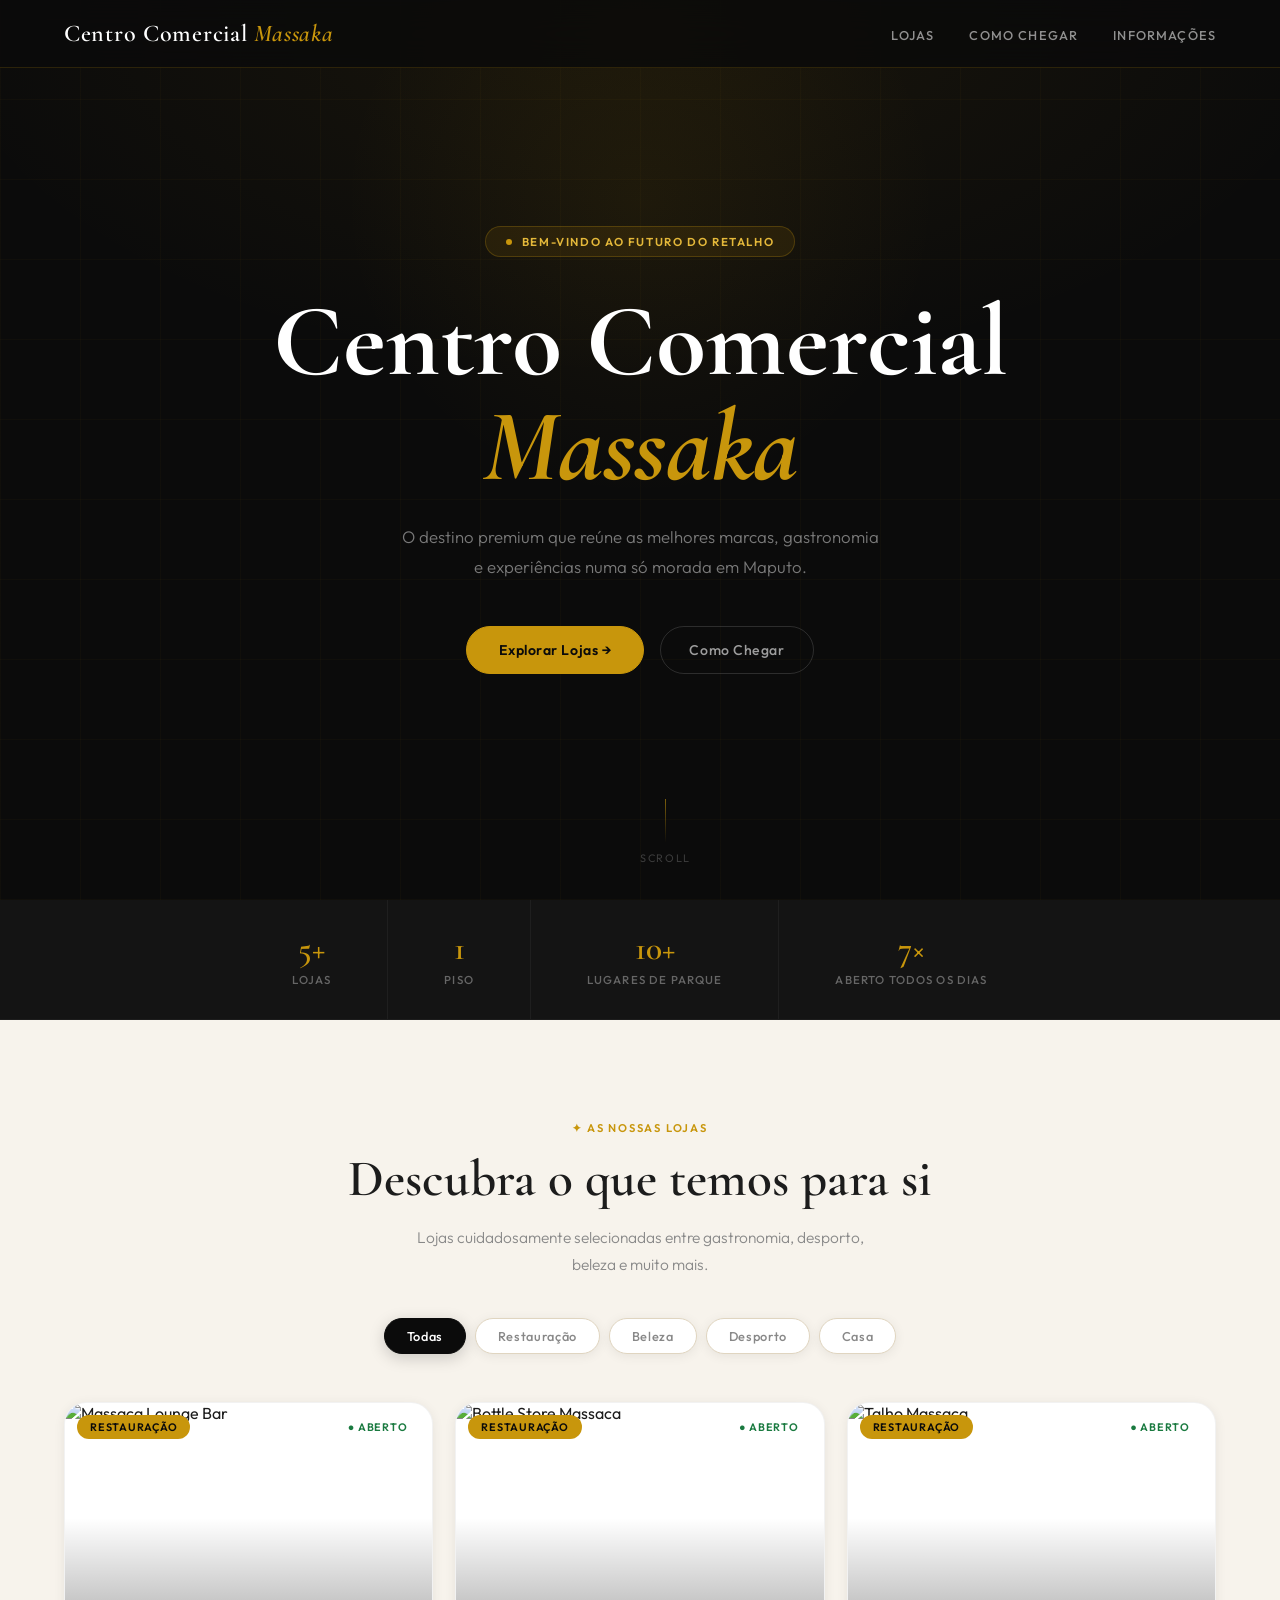
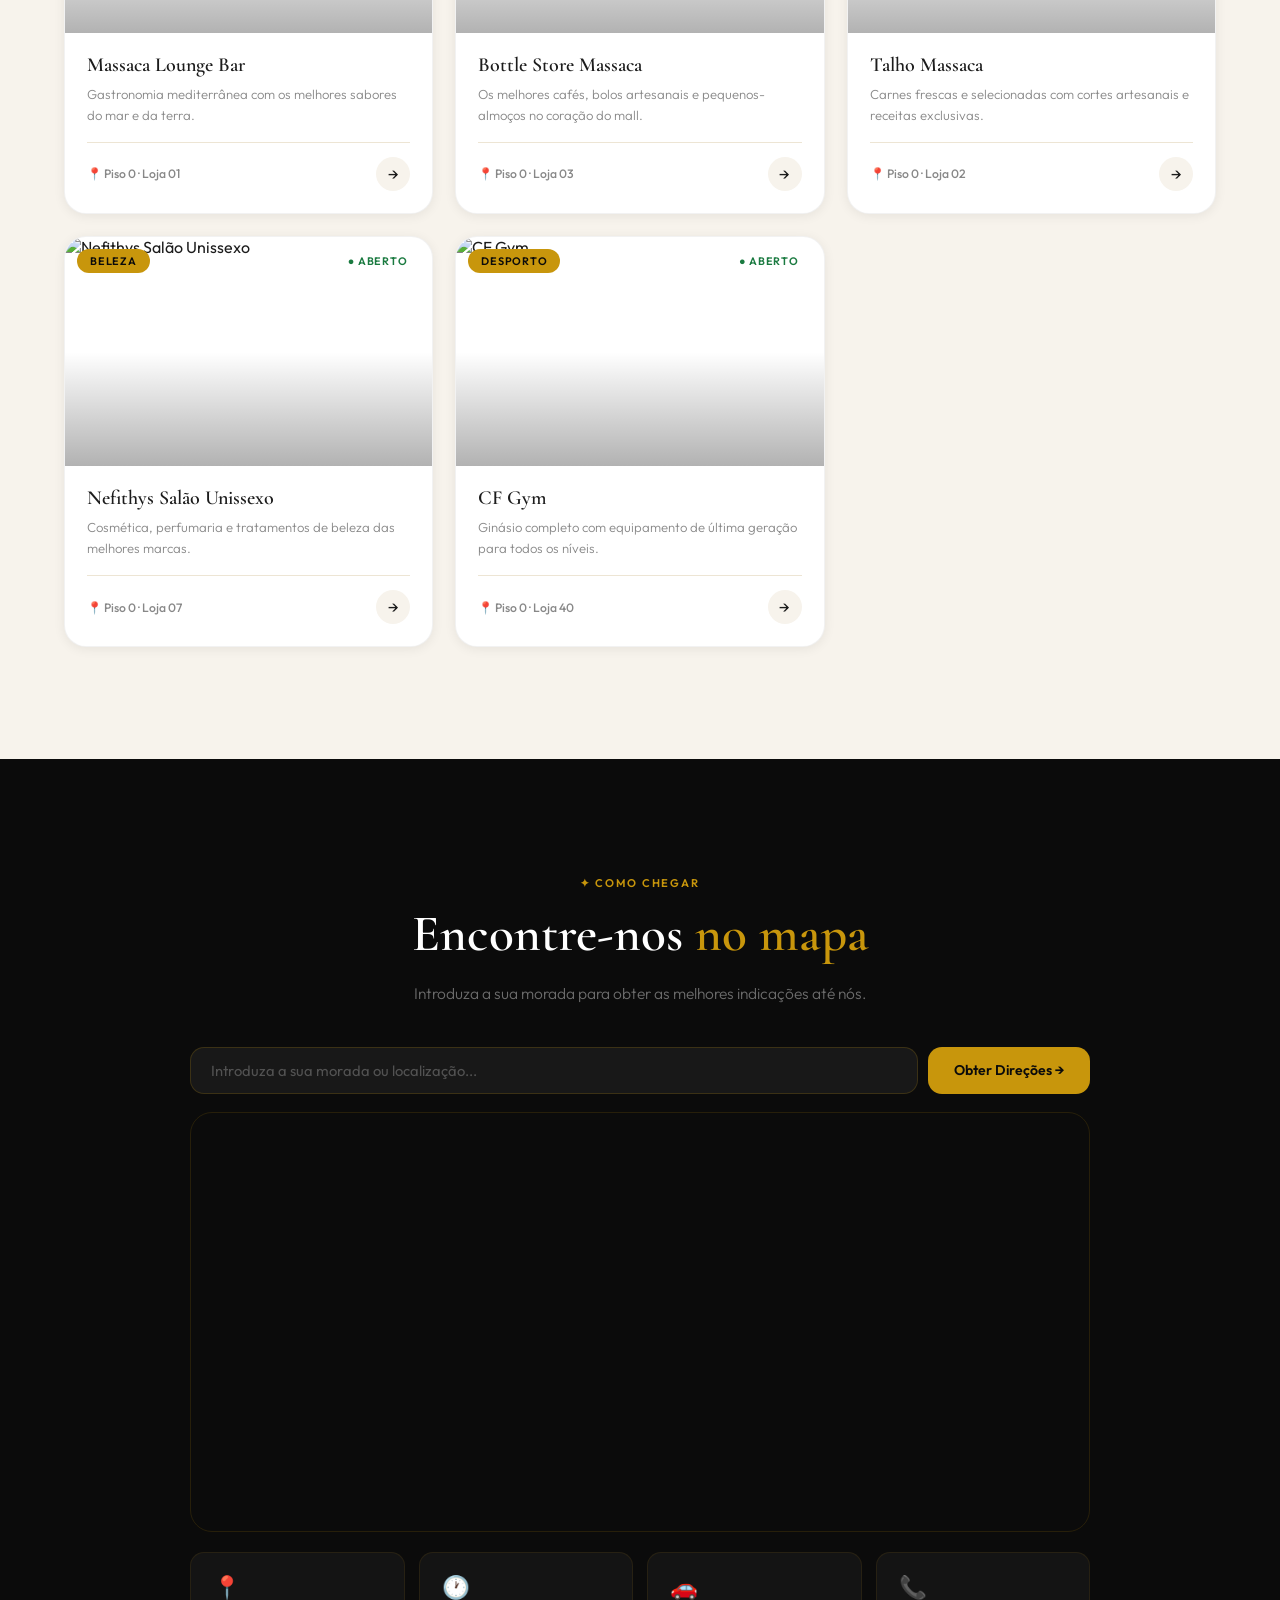
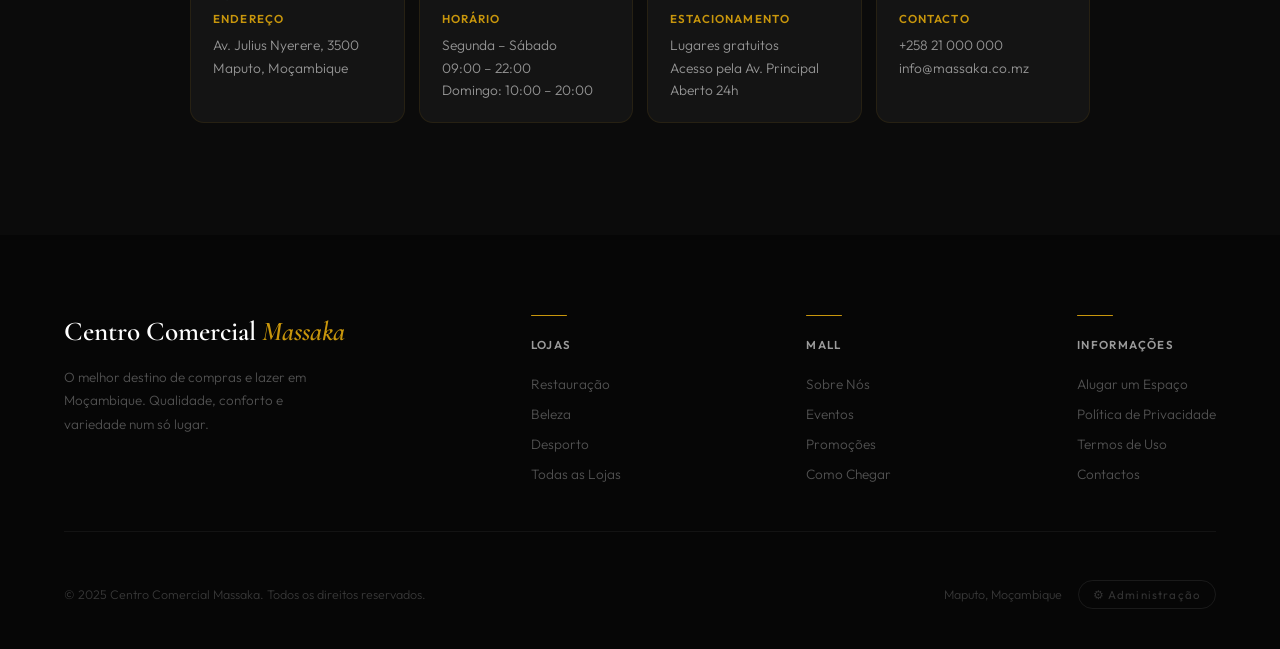
==== commit ca29c04e: "Update print statement from 'Hello' to 'Goodbye'" ====
--- a/index.html
+++ b/index.html
@@ -580,6 +580,345 @@
     }
     .footer-bottom a:hover { color: var(--gold); }
 
+    .footer-admin-btn {
+      background: transparent;
+      border: 1px solid rgba(255,255,255,0.08);
+      color: rgba(255,255,255,0.18);
+      font-family: 'Outfit', sans-serif;
+      font-size: 0.72rem; font-weight: 400;
+      letter-spacing: 0.1em;
+      padding: 6px 14px; border-radius: 99px;
+      cursor: pointer;
+      transition: all 0.25s;
+    }
+    .footer-admin-btn:hover {
+      border-color: rgba(200,150,12,0.4);
+      color: rgba(200,150,12,0.6);
+    }
+
+    /* ══════════════════════════════════════
+       MODALS (login + admin panel)
+    ══════════════════════════════════════ */
+    .modal-overlay {
+      position: fixed; inset: 0; z-index: 9000;
+      background: rgba(0,0,0,0.78);
+      backdrop-filter: blur(8px);
+      display: flex; align-items: center; justify-content: center;
+      opacity: 0; pointer-events: none;
+      transition: opacity 0.3s;
+    }
+    .modal-overlay.open { opacity: 1; pointer-events: all; }
+
+    .modal-box {
+      background: #111;
+      border: 1px solid rgba(200,150,12,0.2);
+      border-radius: var(--radius-lg);
+      padding: 2.8rem 2.5rem;
+      width: min(440px, 92vw);
+      transform: translateY(24px);
+      transition: transform 0.35s cubic-bezier(0.4,0,0.2,1);
+      position: relative;
+    }
+    .modal-overlay.open .modal-box { transform: translateY(0); }
+
+    .modal-logo {
+      font-family: 'Cormorant Garamond', serif;
+      font-size: 1.3rem; color: var(--white);
+      margin-bottom: 0.35rem;
+    }
+    .modal-logo span { color: var(--gold); font-style: italic; }
+    .modal-subtitle {
+      font-size: 0.8rem; color: rgba(255,255,255,0.3);
+      margin-bottom: 2rem; letter-spacing: 0.04em;
+    }
+    .modal-field { margin-bottom: 1.2rem; }
+    .modal-field label {
+      display: block; font-size: 0.72rem; font-weight: 600;
+      text-transform: uppercase; letter-spacing: 0.1em;
+      color: rgba(255,255,255,0.4); margin-bottom: 8px;
+    }
+    .modal-field input {
+      width: 100%; background: rgba(255,255,255,0.05);
+      border: 1px solid rgba(255,255,255,0.1);
+      border-radius: var(--radius-sm);
+      padding: 12px 16px;
+      font-family: 'Outfit', sans-serif; font-size: 0.9rem;
+      color: var(--white);
+      outline: none;
+      transition: border-color 0.2s;
+    }
+    .modal-field input:focus { border-color: rgba(200,150,12,0.5); }
+    .modal-error {
+      font-size: 0.8rem; color: #e05252;
+      margin-bottom: 1rem; display: none;
+    }
+    .modal-error.show { display: block; }
+    .modal-submit {
+      width: 100%; padding: 13px;
+      background: var(--gold); color: var(--dark);
+      border: none; border-radius: 99px;
+      font-family: 'Outfit', sans-serif;
+      font-size: 0.88rem; font-weight: 600;
+      cursor: pointer; letter-spacing: 0.04em;
+      transition: opacity 0.2s, transform 0.2s;
+    }
+    .modal-submit:hover { opacity: 0.88; transform: translateY(-1px); }
+    .modal-close {
+      position: absolute; top: 16px; right: 18px;
+      background: none; border: none;
+      color: rgba(255,255,255,0.25); font-size: 1.3rem;
+      cursor: pointer; line-height: 1;
+      transition: color 0.2s;
+    }
+    .modal-close:hover { color: rgba(255,255,255,0.7); }
+
+    /* ══════════════════════════════════════
+       ADMIN PANEL (full screen)
+    ══════════════════════════════════════ */
+    #adminPanel {
+      position: fixed; inset: 0; z-index: 9500;
+      background: #0a0a0a;
+      display: none; flex-direction: column;
+      overflow: hidden;
+    }
+    #adminPanel.open { display: flex; }
+
+    .admin-topbar {
+      background: #0f0f0f;
+      border-bottom: 1px solid rgba(200,150,12,0.15);
+      padding: 0 2rem;
+      height: 60px;
+      display: flex; align-items: center; justify-content: space-between;
+      flex-shrink: 0;
+    }
+    .admin-topbar-title {
+      font-family: 'Cormorant Garamond', serif;
+      font-size: 1.2rem; color: var(--white);
+    }
+    .admin-topbar-title span { color: var(--gold); font-style: italic; }
+    .admin-topbar-right {
+      display: flex; align-items: center; gap: 12px;
+    }
+    .admin-user-badge {
+      font-size: 0.75rem; color: rgba(255,255,255,0.35);
+      letter-spacing: 0.08em;
+    }
+    .admin-logout-btn {
+      background: rgba(200,150,12,0.1);
+      border: 1px solid rgba(200,150,12,0.25);
+      color: var(--gold-light); font-family: 'Outfit', sans-serif;
+      font-size: 0.78rem; padding: 7px 16px; border-radius: 99px;
+      cursor: pointer; transition: background 0.2s;
+    }
+    .admin-logout-btn:hover { background: rgba(200,150,12,0.2); }
+
+    .admin-body {
+      display: flex; flex: 1; overflow: hidden;
+    }
+
+    .admin-sidebar {
+      width: 220px; flex-shrink: 0;
+      background: #0c0c0c;
+      border-right: 1px solid rgba(255,255,255,0.04);
+      padding: 2rem 0;
+      overflow-y: auto;
+    }
+    .admin-nav-label {
+      font-size: 0.62rem; font-weight: 600; letter-spacing: 0.15em;
+      text-transform: uppercase; color: rgba(255,255,255,0.2);
+      padding: 0 1.5rem; margin-bottom: 0.8rem; margin-top: 1.5rem;
+    }
+    .admin-nav-label:first-child { margin-top: 0; }
+    .admin-nav-item {
+      display: flex; align-items: center; gap: 10px;
+      padding: 11px 1.5rem;
+      font-size: 0.84rem; font-weight: 400;
+      color: rgba(255,255,255,0.35);
+      cursor: pointer;
+      transition: background 0.15s, color 0.15s;
+      border-left: 2px solid transparent;
+      user-select: none;
+    }
+    .admin-nav-item:hover { background: rgba(255,255,255,0.03); color: rgba(255,255,255,0.7); }
+    .admin-nav-item.active {
+      background: rgba(200,150,12,0.07);
+      color: var(--gold-light);
+      border-left-color: var(--gold);
+    }
+    .admin-nav-icon { font-size: 1rem; width: 18px; text-align: center; }
+
+    .admin-content {
+      flex: 1; overflow-y: auto;
+      padding: 2.5rem 2.8rem;
+    }
+
+    .admin-section { display: none; }
+    .admin-section.active { display: block; }
+
+    .admin-section-title {
+      font-family: 'Cormorant Garamond', serif;
+      font-size: 1.8rem; font-weight: 600;
+      color: var(--white); margin-bottom: 0.4rem;
+    }
+    .admin-section-sub {
+      font-size: 0.83rem; color: rgba(255,255,255,0.3);
+      margin-bottom: 2.5rem;
+    }
+
+    /* Stats cards */
+    .admin-stats {
+      display: grid; grid-template-columns: repeat(auto-fit, minmax(170px, 1fr));
+      gap: 16px; margin-bottom: 2.5rem;
+    }
+    .admin-stat-card {
+      background: rgba(255,255,255,0.03);
+      border: 1px solid rgba(255,255,255,0.06);
+      border-radius: var(--radius);
+      padding: 1.4rem 1.6rem;
+    }
+    .admin-stat-card .s-num {
+      font-family: 'Cormorant Garamond', serif;
+      font-size: 2.2rem; color: var(--gold); font-weight: 600;
+    }
+    .admin-stat-card .s-label {
+      font-size: 0.75rem; color: rgba(255,255,255,0.3);
+      text-transform: uppercase; letter-spacing: 0.1em;
+      margin-top: 4px;
+    }
+
+    /* Add user form */
+    .admin-card {
+      background: rgba(255,255,255,0.03);
+      border: 1px solid rgba(255,255,255,0.06);
+      border-radius: var(--radius);
+      padding: 2rem 2.2rem;
+      margin-bottom: 2rem;
+    }
+    .admin-card-title {
+      font-size: 0.78rem; font-weight: 600;
+      text-transform: uppercase; letter-spacing: 0.12em;
+      color: var(--gold); margin-bottom: 1.5rem;
+    }
+    .admin-form-row {
+      display: grid; grid-template-columns: 1fr 1fr;
+      gap: 14px; margin-bottom: 14px;
+    }
+    .admin-form-row.single { grid-template-columns: 1fr; }
+    .admin-field label {
+      display: block; font-size: 0.7rem; font-weight: 600;
+      text-transform: uppercase; letter-spacing: 0.1em;
+      color: rgba(255,255,255,0.3); margin-bottom: 7px;
+    }
+    .admin-field input, .admin-field select {
+      width: 100%; background: rgba(255,255,255,0.05);
+      border: 1px solid rgba(255,255,255,0.08);
+      border-radius: var(--radius-sm);
+      padding: 10px 14px;
+      font-family: 'Outfit', sans-serif; font-size: 0.86rem;
+      color: var(--white); outline: none;
+      transition: border-color 0.2s;
+      appearance: none;
+    }
+    .admin-field input:focus, .admin-field select:focus {
+      border-color: rgba(200,150,12,0.45);
+    }
+    .admin-field select option { background: #1a1a1a; }
+
+    /* Permissions checkboxes */
+    .perms-grid {
+      display: grid; grid-template-columns: repeat(auto-fill, minmax(190px,1fr));
+      gap: 10px; margin-top: 10px;
+    }
+    .perm-item {
+      display: flex; align-items: center; gap: 10px;
+      background: rgba(255,255,255,0.03);
+      border: 1px solid rgba(255,255,255,0.07);
+      border-radius: var(--radius-sm);
+      padding: 10px 14px; cursor: pointer;
+      transition: border-color 0.2s, background 0.2s;
+    }
+    .perm-item:hover { border-color: rgba(200,150,12,0.3); background: rgba(200,150,12,0.04); }
+    .perm-item input[type=checkbox] { accent-color: var(--gold); width: 15px; height: 15px; }
+    .perm-item span { font-size: 0.8rem; color: rgba(255,255,255,0.55); }
+
+    .admin-btn {
+      display: inline-flex; align-items: center; gap: 8px;
+      background: var(--gold); color: var(--dark);
+      border: none; border-radius: 99px;
+      padding: 11px 24px;
+      font-family: 'Outfit', sans-serif; font-size: 0.84rem; font-weight: 600;
+      cursor: pointer; letter-spacing: 0.04em;
+      transition: opacity 0.2s, transform 0.2s;
+      margin-top: 16px;
+    }
+    .admin-btn:hover { opacity: 0.85; transform: translateY(-1px); }
+    .admin-btn.secondary {
+      background: rgba(255,255,255,0.06);
+      color: rgba(255,255,255,0.5);
+      border: 1px solid rgba(255,255,255,0.09);
+    }
+    .admin-btn.secondary:hover { background: rgba(255,255,255,0.1); }
+    .admin-btn.danger {
+      background: rgba(224,82,82,0.15);
+      color: #e05252;
+      border: 1px solid rgba(224,82,82,0.25);
+    }
+    .admin-btn.danger:hover { background: rgba(224,82,82,0.25); }
+
+    /* Users table */
+    .users-table-wrap { overflow-x: auto; }
+    .users-table {
+      width: 100%; border-collapse: collapse;
+      font-size: 0.84rem;
+    }
+    .users-table th {
+      text-align: left; font-size: 0.68rem; font-weight: 600;
+      text-transform: uppercase; letter-spacing: 0.1em;
+      color: rgba(255,255,255,0.25);
+      padding: 10px 14px;
+      border-bottom: 1px solid rgba(255,255,255,0.06);
+    }
+    .users-table td {
+      padding: 14px 14px;
+      border-bottom: 1px solid rgba(255,255,255,0.04);
+      color: rgba(255,255,255,0.6);
+      vertical-align: middle;
+    }
+    .users-table tr:last-child td { border-bottom: none; }
+    .users-table tr:hover td { background: rgba(255,255,255,0.02); }
+    .role-badge {
+      display: inline-block;
+      padding: 3px 11px; border-radius: 99px;
+      font-size: 0.68rem; font-weight: 600; letter-spacing: 0.08em;
+      text-transform: uppercase;
+    }
+    .role-admin { background: rgba(200,150,12,0.15); color: var(--gold-light); }
+    .role-editor { background: rgba(82,130,224,0.15); color: #82aaff; }
+    .role-viewer { background: rgba(82,224,130,0.15); color: #82e0aa; }
+    .role-moderador { background: rgba(180,82,224,0.15); color: #c482ff; }
+    .role-lojista { background: rgba(224,160,82,0.15); color: #e0a052; }
+
+    /* Toast */
+    .admin-toast {
+      position: fixed; bottom: 2rem; right: 2rem; z-index: 9999;
+      background: #1a1a1a; border: 1px solid rgba(200,150,12,0.35);
+      border-radius: var(--radius-sm);
+      padding: 14px 22px;
+      font-size: 0.86rem; color: var(--white);
+      box-shadow: 0 8px 32px rgba(0,0,0,0.5);
+      transform: translateY(20px); opacity: 0;
+      transition: all 0.3s;
+      pointer-events: none;
+    }
+    .admin-toast.show { transform: translateY(0); opacity: 1; }
+
+    /* Empty state */
+    .empty-state {
+      text-align: center; padding: 3rem;
+      color: rgba(255,255,255,0.2); font-size: 0.9rem;
+    }
+    .empty-state-icon { font-size: 2.5rem; margin-bottom: 1rem; }
+
     /* ══════════════════════════════════════
        SCROLL FADE-IN ANIMATIONS
     ══════════════════════════════════════ */
@@ -793,7 +1132,7 @@
       <div class="map-info-card">
         <span class="card-icon">📍</span>
         <h4>Endereço</h4>
-        <p>R400<br>Boane, Maputo, Moçambique</p>
+        <p>Av. Julius Nyerere, 3500<br>Maputo, Moçambique</p>
       </div>
       <div class="map-info-card">
         <span class="card-icon">🕐</span>
@@ -854,9 +1193,264 @@
   </div>
   <div class="footer-bottom">
     <span>© 2025 Centro Comercial Massaka. Todos os direitos reservados.</span>
-    <span>Maputo, Moçambique</span>
+    <div style="display:flex;align-items:center;gap:1rem;flex-wrap:wrap;">
+      <span>Maputo, Moçambique</span>
+      <button class="footer-admin-btn" onclick="openLoginModal()">⚙ Administração</button>
+    </div>
   </div>
 </footer>
+
+<!-- ── LOGIN MODAL ── -->
+<div class="modal-overlay" id="loginModal">
+  <div class="modal-box">
+    <button class="modal-close" onclick="closeLoginModal()">✕</button>
+    <div class="modal-logo">Centro Comercial <span>Massaka</span></div>
+    <div class="modal-subtitle">Acesso Restrito · Administração</div>
+    <div class="modal-field">
+      <label>Utilizador</label>
+      <input type="text" id="loginUser" placeholder="Nome de utilizador" autocomplete="off" />
+    </div>
+    <div class="modal-field">
+      <label>Senha</label>
+      <input type="password" id="loginPass" placeholder="••••••••" onkeydown="if(event.key==='Enter')doLogin()" />
+    </div>
+    <div class="modal-error" id="loginError">Utilizador ou senha incorrectos. Tente novamente.</div>
+    <button class="modal-submit" onclick="doLogin()">Entrar →</button>
+  </div>
+</div>
+
+<!-- ── ADMIN PANEL ── -->
+<div id="adminPanel">
+  <!-- Top bar -->
+  <div class="admin-topbar">
+    <div class="admin-topbar-title">Massaka <span>Admin</span></div>
+    <div class="admin-topbar-right">
+      <span class="admin-user-badge" id="adminUserBadge">manu · Administrador</span>
+      <button class="admin-logout-btn" onclick="adminLogout()">Sair</button>
+    </div>
+  </div>
+
+  <div class="admin-body">
+    <!-- Sidebar -->
+    <nav class="admin-sidebar">
+      <div class="admin-nav-label">Geral</div>
+      <div class="admin-nav-item active" onclick="showSection('dashboard')">
+        <span class="admin-nav-icon">📊</span> Dashboard
+      </div>
+
+      <div class="admin-nav-label">Utilizadores</div>
+      <div class="admin-nav-item" onclick="showSection('addUser')">
+        <span class="admin-nav-icon">➕</span> Adicionar Utilizador
+      </div>
+      <div class="admin-nav-item" onclick="showSection('manageUsers')">
+        <span class="admin-nav-icon">👥</span> Gerir Utilizadores
+      </div>
+
+      <div class="admin-nav-label">Conteúdo</div>
+      <div class="admin-nav-item" onclick="showSection('lojas')">
+        <span class="admin-nav-icon">🏪</span> Gerir Lojas
+      </div>
+      <div class="admin-nav-item" onclick="showSection('eventos')">
+        <span class="admin-nav-icon">📅</span> Eventos
+      </div>
+      <div class="admin-nav-label">Sistema</div>
+      <div class="admin-nav-item" onclick="showSection('configuracoes')">
+        <span class="admin-nav-icon">⚙️</span> Configurações
+      </div>
+    </nav>
+
+    <!-- Content -->
+    <main class="admin-content">
+
+      <!-- DASHBOARD -->
+      <div class="admin-section active" id="section-dashboard">
+        <div class="admin-section-title">Dashboard</div>
+        <div class="admin-section-sub">Visão geral do sistema · Centro Comercial Massaka</div>
+        <div class="admin-stats">
+          <div class="admin-stat-card">
+            <div class="s-num" id="statUsers">1</div>
+            <div class="s-label">Utilizadores</div>
+          </div>
+          <div class="admin-stat-card">
+            <div class="s-num">6</div>
+            <div class="s-label">Lojas Activas</div>
+          </div>
+          <div class="admin-stat-card">
+            <div class="s-num">5</div>
+            <div class="s-label">Categorias</div>
+          </div>
+          <div class="admin-stat-card">
+            <div class="s-num">7×</div>
+            <div class="s-label">Dias Aberto</div>
+          </div>
+        </div>
+        <div class="admin-card">
+          <div class="admin-card-title">Utilizadores Recentes</div>
+          <div id="dashUserList"></div>
+        </div>
+      </div>
+
+      <!-- ADD USER -->
+      <div class="admin-section" id="section-addUser">
+        <div class="admin-section-title">Adicionar Utilizador</div>
+        <div class="admin-section-sub">Crie um novo utilizador e defina o seu cargo e permissões.</div>
+        <div class="admin-card">
+          <div class="admin-card-title">Dados do Utilizador</div>
+          <div class="admin-form-row">
+            <div class="admin-field">
+              <label>Nome Completo</label>
+              <input type="text" id="newName" placeholder="Ex: João Silva" />
+            </div>
+            <div class="admin-field">
+              <label>Nome de Utilizador</label>
+              <input type="text" id="newUsername" placeholder="Ex: joaosilva" />
+            </div>
+          </div>
+          <div class="admin-form-row">
+            <div class="admin-field">
+              <label>Email</label>
+              <input type="email" id="newEmail" placeholder="email@massaka.co.mz" />
+            </div>
+            <div class="admin-field">
+              <label>Senha</label>
+              <input type="password" id="newPassword" placeholder="Senha segura" />
+            </div>
+          </div>
+          <div class="admin-form-row">
+            <div class="admin-field">
+              <label>Cargo / Função</label>
+              <select id="newRole">
+                <option value="viewer">Visualizador</option>
+                <option value="editor">Editor</option>
+                <option value="moderador">Moderador</option>
+                <option value="lojista">Lojista</option>
+                <option value="admin">Administrador</option>
+              </select>
+            </div>
+            <div class="admin-field">
+              <label>Departamento</label>
+              <input type="text" id="newDept" placeholder="Ex: Marketing, Operações..." />
+            </div>
+          </div>
+        </div>
+
+        <div class="admin-card">
+          <div class="admin-card-title">Permissões no Site</div>
+          <div class="perms-grid">
+            <label class="perm-item">
+              <input type="checkbox" name="perm" value="ver_lojas" checked /> <span>👁 Ver Lojas</span>
+            </label>
+            <label class="perm-item">
+              <input type="checkbox" name="perm" value="editar_lojas" /> <span>✏️ Editar Lojas</span>
+            </label>
+            <label class="perm-item">
+              <input type="checkbox" name="perm" value="adicionar_lojas" /> <span>➕ Adicionar Lojas</span>
+            </label>
+            <label class="perm-item">
+              <input type="checkbox" name="perm" value="remover_lojas" /> <span>🗑 Remover Lojas</span>
+            </label>
+            <label class="perm-item">
+              <input type="checkbox" name="perm" value="ver_eventos" checked /> <span>📅 Ver Eventos</span>
+            </label>
+            <label class="perm-item">
+              <input type="checkbox" name="perm" value="gerir_eventos" /> <span>📋 Gerir Eventos</span>
+            </label>
+            <label class="perm-item">
+              <input type="checkbox" name="perm" value="gerir_utilizadores" /> <span>👥 Gerir Utilizadores</span>
+            </label>
+            <label class="perm-item">
+              <input type="checkbox" name="perm" value="ver_relatorios" /> <span>📊 Ver Relatórios</span>
+            </label>
+            <label class="perm-item">
+              <input type="checkbox" name="perm" value="publicar_promocoes" /> <span>🏷 Publicar Promoções</span>
+            </label>
+            <label class="perm-item">
+              <input type="checkbox" name="perm" value="configuracoes" /> <span>⚙️ Configurações</span>
+            </label>
+          </div>
+          <button class="admin-btn" onclick="addUser()">➕ Criar Utilizador</button>
+        </div>
+      </div>
+
+      <!-- MANAGE USERS -->
+      <div class="admin-section" id="section-manageUsers">
+        <div class="admin-section-title">Gerir Utilizadores</div>
+        <div class="admin-section-sub">Lista de todos os utilizadores registados no sistema.</div>
+        <div class="admin-card">
+          <div class="admin-card-title">Utilizadores do Sistema</div>
+          <div class="users-table-wrap">
+            <table class="users-table">
+              <thead>
+                <tr>
+                  <th>Nome</th>
+                  <th>Utilizador</th>
+                  <th>Email</th>
+                  <th>Cargo</th>
+                  <th>Departamento</th>
+                  <th>Permissões</th>
+                  <th>Acções</th>
+                </tr>
+              </thead>
+              <tbody id="usersTableBody">
+              </tbody>
+            </table>
+          </div>
+        </div>
+      </div>
+
+      <!-- LOJAS -->
+      <div class="admin-section" id="section-lojas">
+        <div class="admin-section-title">Gerir Lojas</div>
+        <div class="admin-section-sub">Adicione, edite ou remova lojas do centro comercial.</div>
+        <div class="admin-card">
+          <div class="admin-card-title">📌 Funcionalidade em desenvolvimento</div>
+          <p style="color:rgba(255,255,255,0.3);font-size:0.86rem;line-height:1.7">
+            Esta secção permitirá gerir todas as lojas do Centro Comercial Massaka —<br>
+            adicionar novas lojas, editar informações, alterar horários e estado (aberto/fechado).
+          </p>
+        </div>
+      </div>
+
+      <!-- EVENTOS -->
+      <div class="admin-section" id="section-eventos">
+        <div class="admin-section-title">Eventos</div>
+        <div class="admin-section-sub">Gira os eventos e promoções do mall.</div>
+        <div class="admin-card">
+          <div class="admin-card-title">📌 Funcionalidade em desenvolvimento</div>
+          <p style="color:rgba(255,255,255,0.3);font-size:0.86rem;line-height:1.7">
+            Aqui poderá criar, editar e publicar eventos, promoções e campanhas especiais para o site.
+          </p>
+        </div>
+      </div>
+
+      <!-- CONFIGURAÇÕES -->
+      <div class="admin-section" id="section-configuracoes">
+        <div class="admin-section-title">Configurações</div>
+        <div class="admin-section-sub">Definições gerais do sistema administrativo.</div>
+        <div class="admin-card">
+          <div class="admin-card-title">Informações do Administrador</div>
+          <div class="admin-form-row">
+            <div class="admin-field">
+              <label>Nome de Utilizador Admin</label>
+              <input type="text" value="manu" disabled style="opacity:0.5" />
+            </div>
+            <div class="admin-field">
+              <label>Nível de Acesso</label>
+              <input type="text" value="Super Administrador" disabled style="opacity:0.5" />
+            </div>
+          </div>
+          <p style="color:rgba(255,255,255,0.2);font-size:0.78rem;margin-top:1rem;">
+            As credenciais do super-administrador só podem ser alteradas directamente no código-fonte.
+          </p>
+        </div>
+      </div>
+
+    </main>
+  </div>
+</div>
+
+<!-- Toast -->
+<div class="admin-toast" id="adminToast"></div>
 
 <script>
   /* ── CATEGORY FILTER ── */
@@ -907,6 +1501,183 @@
   document.getElementById('addressInput').addEventListener('keydown', e => {
     if (e.key === 'Enter') openDirections();
   });
+
+  /* ══════════════════════════════════════
+     ADMIN SYSTEM
+  ══════════════════════════════════════ */
+  const ADMIN_CREDS = { username: 'manu', password: '8467' };
+
+  // Users stored in memory (in a real app would be a backend)
+  let users = [
+    {
+      id: 1,
+      name: 'Manu (Super Admin)',
+      username: 'manu',
+      email: 'manu@massaka.co.mz',
+      role: 'admin',
+      dept: 'Direcção',
+      perms: ['ver_lojas','editar_lojas','adicionar_lojas','remover_lojas','ver_eventos','gerir_eventos','gerir_utilizadores','ver_relatorios','publicar_promocoes','configuracoes']
+    }
+  ];
+
+  const ROLE_LABELS = {
+    admin: 'Administrador',
+    editor: 'Editor',
+    moderador: 'Moderador',
+    viewer: 'Visualizador',
+    lojista: 'Lojista'
+  };
+
+  const PERM_LABELS = {
+    ver_lojas: 'Ver Lojas',
+    editar_lojas: 'Editar Lojas',
+    adicionar_lojas: 'Adicionar Lojas',
+    remover_lojas: 'Remover Lojas',
+    ver_eventos: 'Ver Eventos',
+    gerir_eventos: 'Gerir Eventos',
+    gerir_utilizadores: 'Gerir Utilizadores',
+    ver_relatorios: 'Ver Relatórios',
+    publicar_promocoes: 'Publicar Promoções',
+    configuracoes: 'Configurações'
+  };
+
+  function openLoginModal() {
+    document.getElementById('loginModal').classList.add('open');
+    setTimeout(() => document.getElementById('loginUser').focus(), 300);
+  }
+
+  function closeLoginModal() {
+    document.getElementById('loginModal').classList.remove('open');
+    document.getElementById('loginError').classList.remove('show');
+    document.getElementById('loginUser').value = '';
+    document.getElementById('loginPass').value = '';
+  }
+
+  function doLogin() {
+    const u = document.getElementById('loginUser').value.trim();
+    const p = document.getElementById('loginPass').value.trim();
+    if (u === ADMIN_CREDS.username && p === ADMIN_CREDS.password) {
+      closeLoginModal();
+      openAdminPanel();
+    } else {
+      document.getElementById('loginError').classList.add('show');
+      document.getElementById('loginPass').value = '';
+    }
+  }
+
+  function openAdminPanel() {
+    document.getElementById('adminPanel').classList.add('open');
+    refreshDashboard();
+    refreshUsersTable();
+  }
+
+  function adminLogout() {
+    document.getElementById('adminPanel').classList.remove('open');
+  }
+
+  function showSection(name) {
+    document.querySelectorAll('.admin-section').forEach(s => s.classList.remove('active'));
+    document.querySelectorAll('.admin-nav-item').forEach(i => i.classList.remove('active'));
+    document.getElementById('section-' + name).classList.add('active');
+    event.currentTarget.classList.add('active');
+    if (name === 'manageUsers') refreshUsersTable();
+    if (name === 'dashboard') refreshDashboard();
+  }
+
+  function addUser() {
+    const name = document.getElementById('newName').value.trim();
+    const username = document.getElementById('newUsername').value.trim();
+    const email = document.getElementById('newEmail').value.trim();
+    const password = document.getElementById('newPassword').value.trim();
+    const role = document.getElementById('newRole').value;
+    const dept = document.getElementById('newDept').value.trim();
+    const perms = [...document.querySelectorAll('input[name=perm]:checked')].map(c => c.value);
+
+    if (!name || !username || !email || !password) {
+      showToast('⚠️ Preencha todos os campos obrigatórios.');
+      return;
+    }
+    if (users.find(u => u.username === username)) {
+      showToast('⚠️ Esse nome de utilizador já existe.');
+      return;
+    }
+
+    const newUser = {
+      id: Date.now(),
+      name, username, email, password, role, dept, perms
+    };
+    users.push(newUser);
+
+    // Reset form
+    ['newName','newUsername','newEmail','newPassword','newDept'].forEach(id => document.getElementById(id).value = '');
+    document.getElementById('newRole').value = 'viewer';
+    document.querySelectorAll('input[name=perm]').forEach(c => c.checked = c.value === 'ver_lojas');
+
+    showToast('✅ Utilizador "' + username + '" criado com sucesso!');
+    refreshDashboard();
+  }
+
+  function deleteUser(id) {
+    if (id === 1) { showToast('⚠️ Não pode remover o super-administrador.'); return; }
+    users = users.filter(u => u.id !== id);
+    refreshUsersTable();
+    refreshDashboard();
+    showToast('🗑 Utilizador removido.');
+  }
+
+  function refreshUsersTable() {
+    const tbody = document.getElementById('usersTableBody');
+    if (!tbody) return;
+    tbody.innerHTML = '';
+    users.forEach(u => {
+      const roleClass = 'role-' + u.role;
+      const permCount = (u.perms || []).length;
+      const permTip = (u.perms || []).map(p => PERM_LABELS[p] || p).join(', ') || '—';
+      tbody.innerHTML += `
+        <tr>
+          <td style="color:#fff">${u.name}</td>
+          <td><code style="color:rgba(200,150,12,0.8);font-size:0.8rem">@${u.username}</code></td>
+          <td>${u.email || '—'}</td>
+          <td><span class="role-badge ${roleClass}">${ROLE_LABELS[u.role] || u.role}</span></td>
+          <td style="color:rgba(255,255,255,0.3)">${u.dept || '—'}</td>
+          <td><span style="font-size:0.78rem;color:rgba(255,255,255,0.35)" title="${permTip}">${permCount} permissão${permCount!==1?'ões':''}</span></td>
+          <td>
+            ${u.id !== 1 ? `<button class="admin-btn danger" style="margin-top:0;padding:6px 14px;font-size:0.75rem" onclick="deleteUser(${u.id})">Remover</button>` : '<span style="color:rgba(255,255,255,0.15);font-size:0.75rem">—</span>'}
+          </td>
+        </tr>`;
+    });
+  }
+
+  function refreshDashboard() {
+    const el = document.getElementById('statUsers');
+    if (el) el.textContent = users.length;
+
+    const dashList = document.getElementById('dashUserList');
+    if (!dashList) return;
+    if (users.length === 0) {
+      dashList.innerHTML = '<div class="empty-state"><div class="empty-state-icon">👤</div>Nenhum utilizador ainda.</div>';
+      return;
+    }
+    dashList.innerHTML = `<table class="users-table"><thead><tr><th>Nome</th><th>Utilizador</th><th>Cargo</th><th>Permissões</th></tr></thead><tbody>` +
+      users.map(u => `<tr>
+        <td style="color:#fff">${u.name}</td>
+        <td><code style="color:rgba(200,150,12,0.8);font-size:0.8rem">@${u.username}</code></td>
+        <td><span class="role-badge role-${u.role}">${ROLE_LABELS[u.role]||u.role}</span></td>
+        <td style="font-size:0.78rem;color:rgba(255,255,255,0.35)">${(u.perms||[]).length} permissões</td>
+      </tr>`).join('') + `</tbody></table>`;
+  }
+
+  function showToast(msg) {
+    const t = document.getElementById('adminToast');
+    t.textContent = msg;
+    t.classList.add('show');
+    setTimeout(() => t.classList.remove('show'), 3200);
+  }
+
+  // Close modal on overlay click
+  document.getElementById('loginModal').addEventListener('click', function(e) {
+    if (e.target === this) closeLoginModal();
+  });
 </script>
 
 </body>
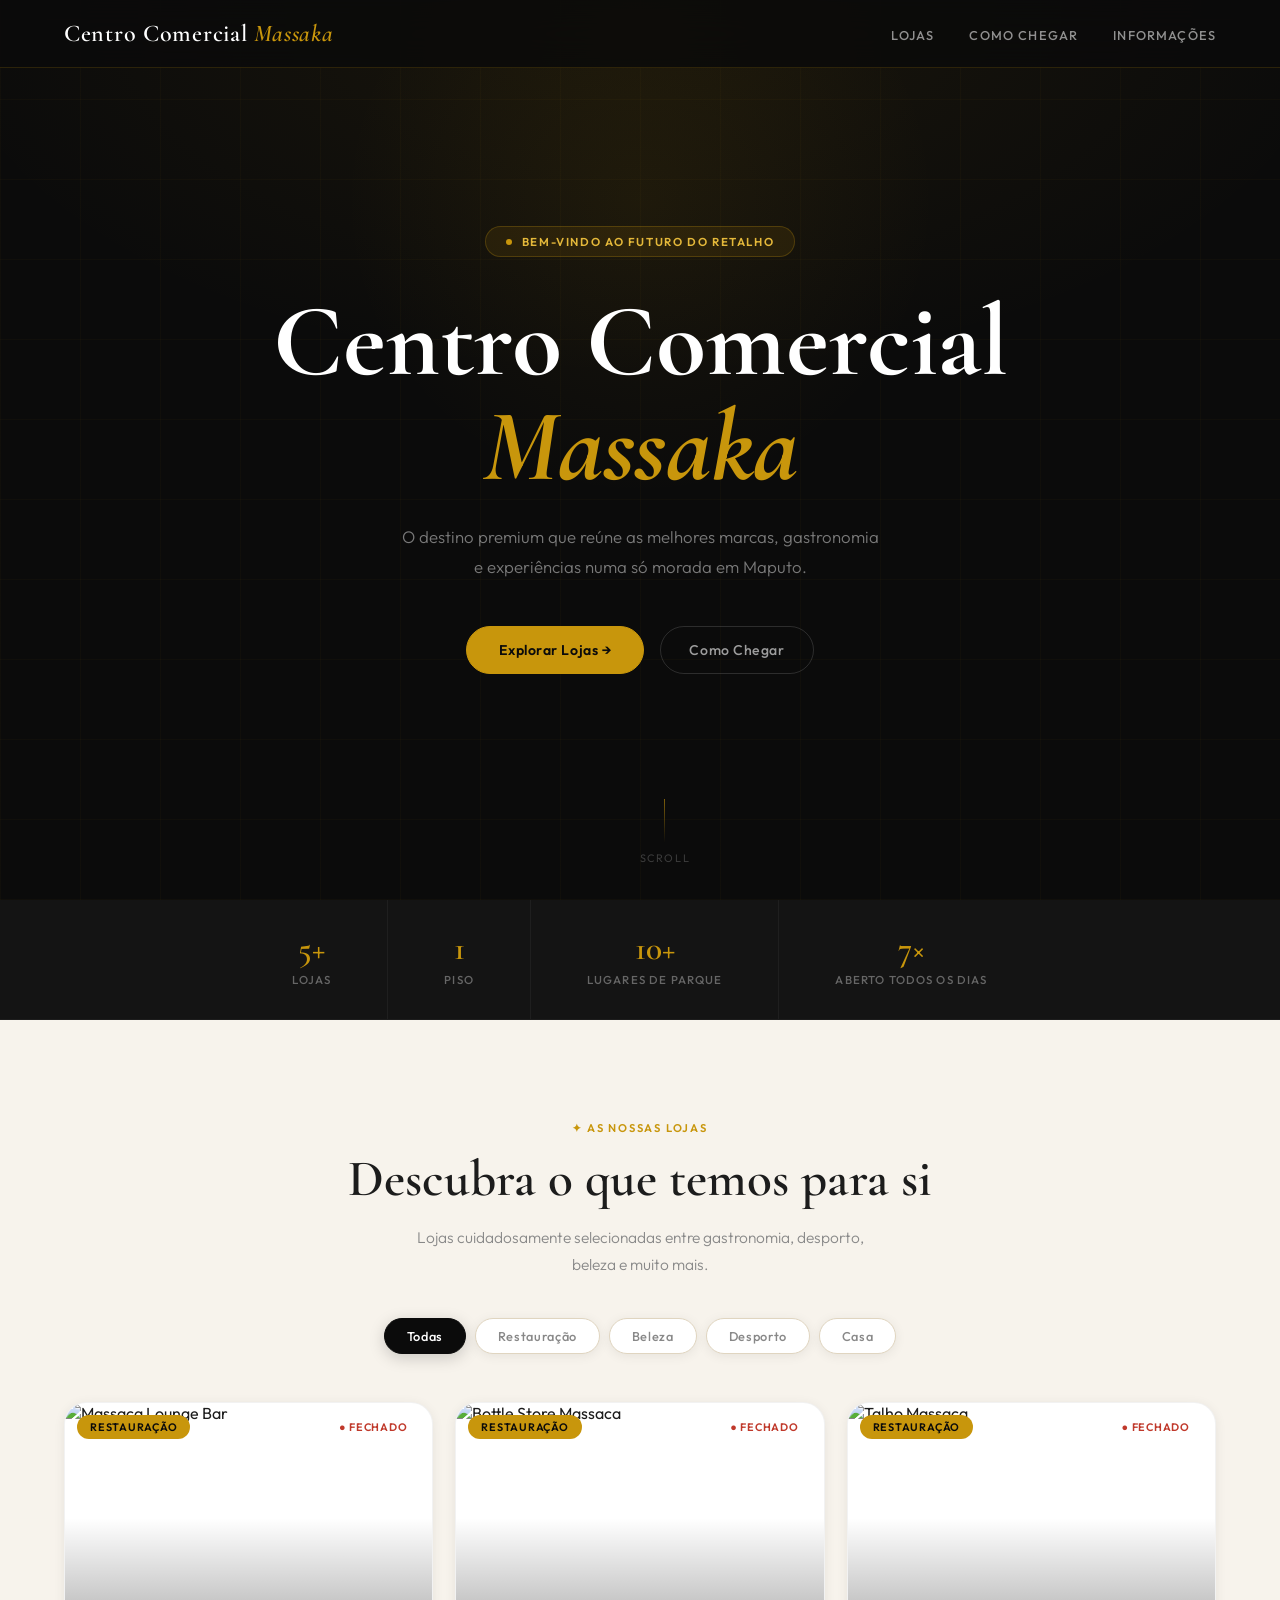
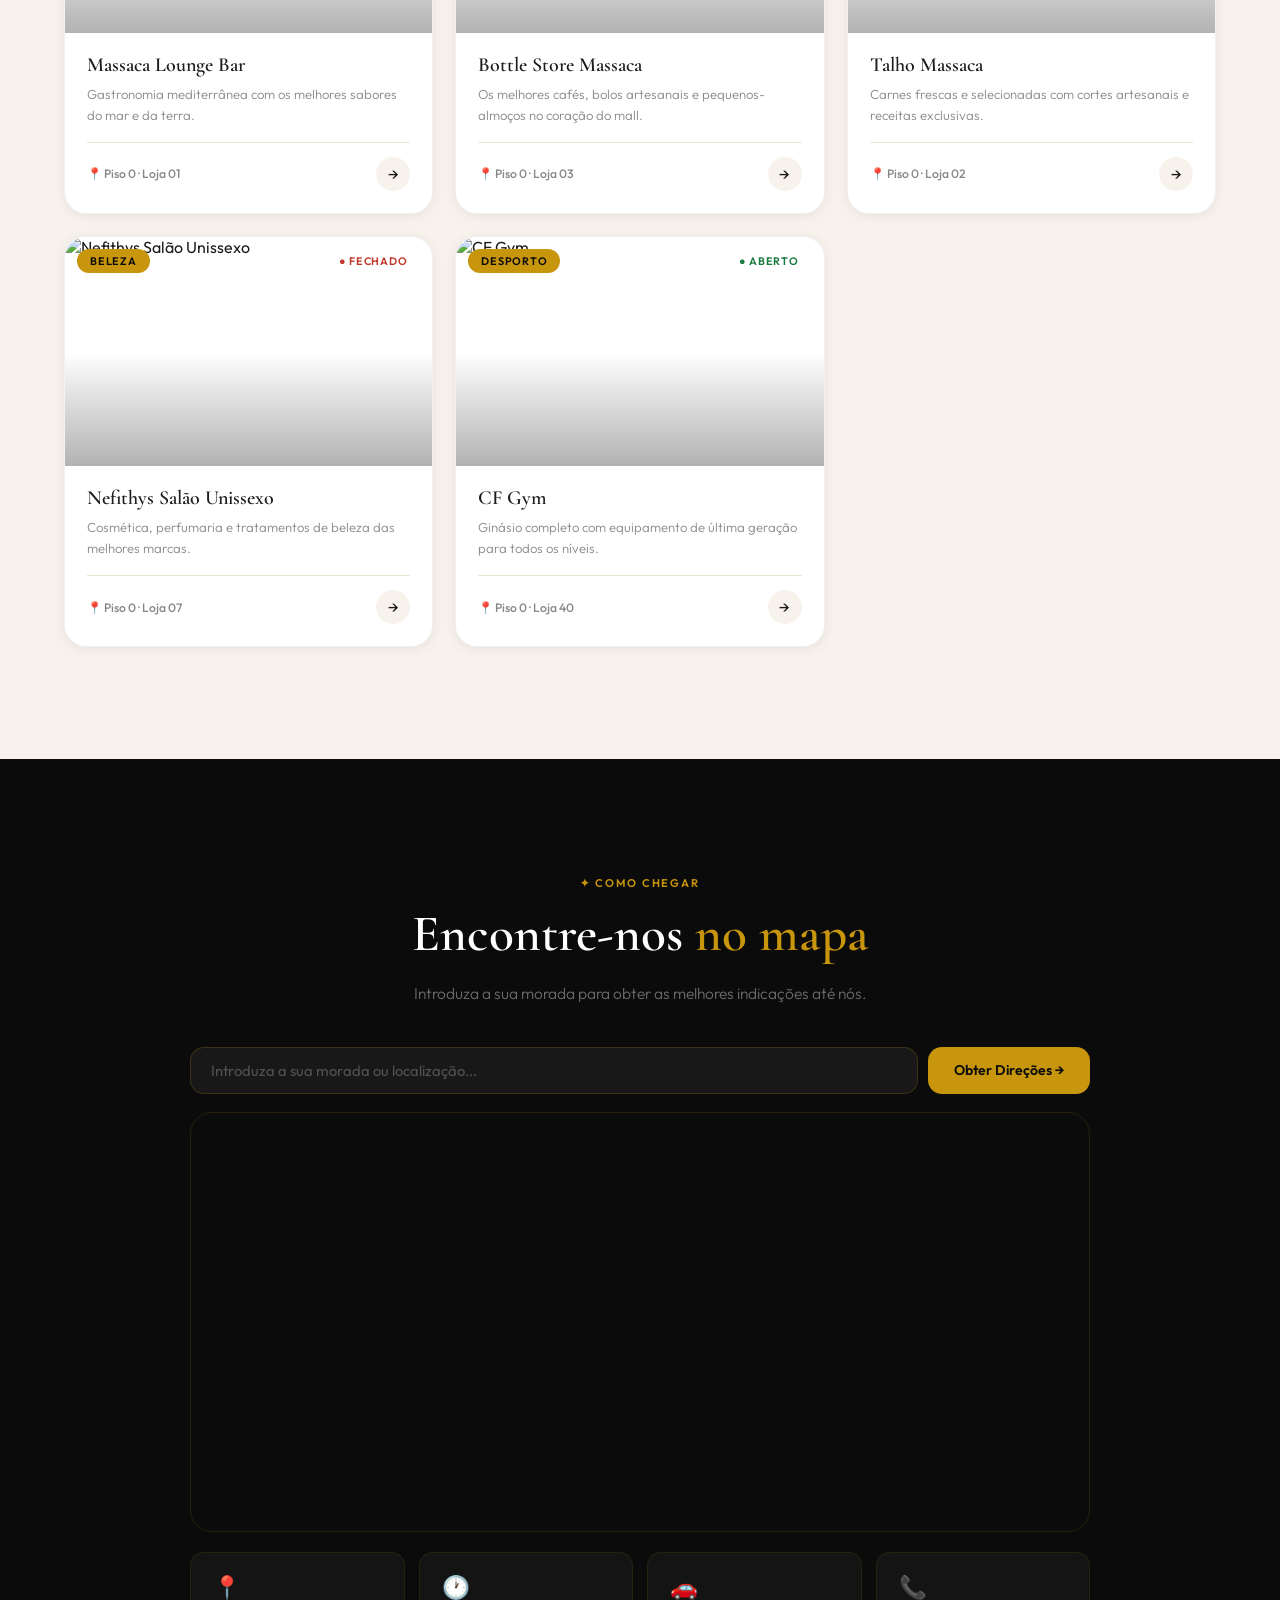
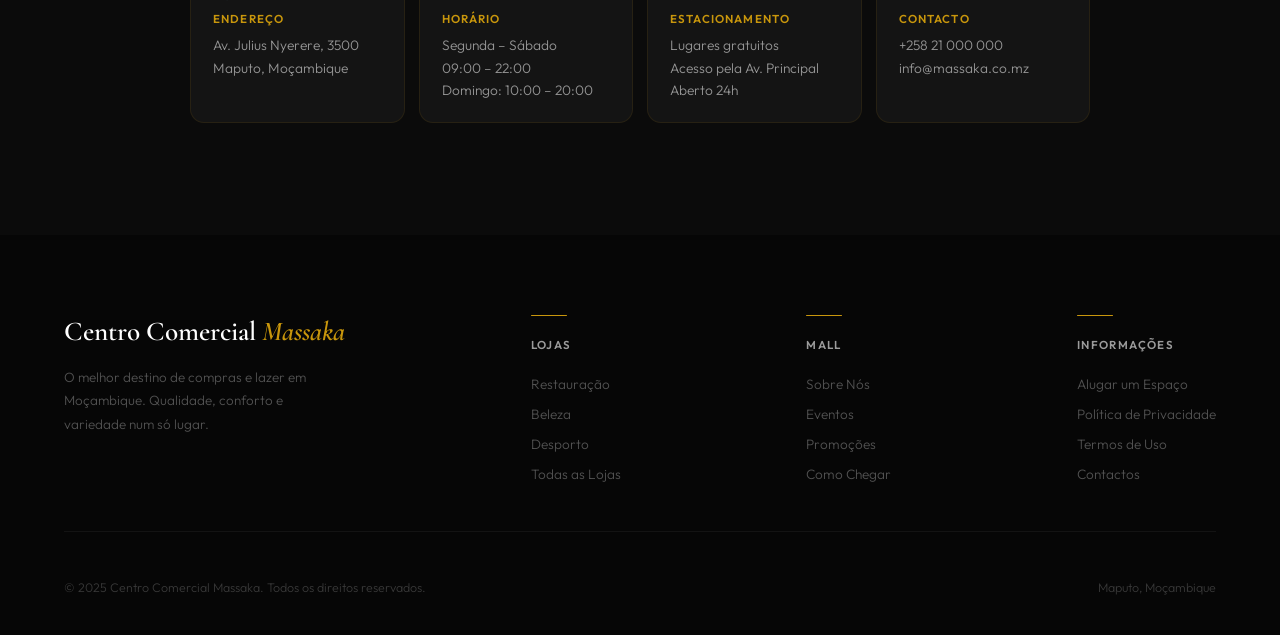
==== commit bbfa7e80: "Update index.html" ====
--- a/index.html
+++ b/index.html
@@ -5,947 +5,11 @@
   <meta name="viewport" content="width=device-width, initial-scale=1.0" />
   <title>Centro Comercial Massaka</title>
   <link href="https://fonts.googleapis.com/css2?family=Cormorant+Garamond:ital,wght@0,400;0,600;1,400;1,600&family=Outfit:wght@300;400;500;600&display=swap" rel="stylesheet" />
-  <style>
-    *, *::before, *::after { box-sizing: border-box; margin: 0; padding: 0; }
-
-    :root {
-      --gold: #C8960C;
-      --gold-light: #E4B83A;
-      --gold-pale: #F5E6B8;
-      --dark: #0B0B0B;
-      --dark2: #141414;
-      --dark3: #1E1E1E;
-      --dark4: #282828;
-      --cream: #F7F3EC;
-      --cream2: #EDE5D4;
-      --cream3: #E0D5C0;
-      --text: #1C1C1C;
-      --muted: #888;
-      --white: #FFFFFF;
-      --radius-sm: 8px;
-      --radius: 14px;
-      --radius-lg: 22px;
-      --shadow-card: 0 2px 12px rgba(0,0,0,0.07);
-      --shadow-hover: 0 16px 48px rgba(0,0,0,0.13);
-      --transition: 0.3s cubic-bezier(0.4, 0, 0.2, 1);
-    }
-
-    html { scroll-behavior: smooth; }
-
-    body {
-      font-family: 'Outfit', sans-serif;
-      background: var(--cream);
-      color: var(--text);
-      overflow-x: hidden;
-    }
-
-    /* ── SCROLLBAR ── */
-    ::-webkit-scrollbar { width: 6px; }
-    ::-webkit-scrollbar-track { background: var(--dark2); }
-    ::-webkit-scrollbar-thumb { background: var(--gold); border-radius: 99px; }
-
-    /* ══════════════════════════════════════
-       NAVBAR
-    ══════════════════════════════════════ */
-    nav {
-      position: fixed; top: 0; left: 0; right: 0; z-index: 200;
-      display: flex; align-items: center; justify-content: space-between;
-      padding: 0 5vw;
-      height: 68px;
-      background: rgba(11,11,11,0.88);
-      backdrop-filter: blur(16px) saturate(180%);
-      -webkit-backdrop-filter: blur(16px) saturate(180%);
-      border-bottom: 1px solid rgba(200,150,12,0.18);
-      transition: background var(--transition);
-    }
-
-    .nav-logo {
-      font-family: 'Cormorant Garamond', serif;
-      font-size: 1.5rem;
-      font-weight: 600;
-      color: var(--white);
-      text-decoration: none;
-      letter-spacing: 0.03em;
-      display: flex;
-      align-items: center;
-      gap: 6px;
-    }
-    .nav-logo .accent { color: var(--gold); font-style: italic; }
-
-    .nav-links {
-      display: flex; gap: 2.2rem; list-style: none; align-items: center;
-    }
-    .nav-links a {
-      text-decoration: none;
-      font-size: 0.8rem;
-      font-weight: 500;
-      color: rgba(255,255,255,0.55);
-      letter-spacing: 0.09em;
-      text-transform: uppercase;
-      transition: color 0.2s;
-      position: relative;
-    }
-    .nav-links a::after {
-      content: '';
-      position: absolute; bottom: -4px; left: 0; right: 0;
-      height: 1px; background: var(--gold);
-      transform: scaleX(0);
-      transform-origin: left;
-      transition: transform 0.25s;
-    }
-    .nav-links a:hover { color: var(--white); }
-    .nav-links a:hover::after { transform: scaleX(1); }
-
-    /* ══════════════════════════════════════
-       HERO
-    ══════════════════════════════════════ */
-    .hero {
-      min-height: 100vh;
-      background: var(--dark);
-      display: flex; align-items: center; justify-content: center;
-      flex-direction: column;
-      text-align: center;
-      position: relative;
-      overflow: hidden;
-      padding: 0 5vw;
-    }
-
-    /* Subtle noise texture */
-    .hero::before {
-      content: '';
-      position: absolute; inset: 0;
-      background-image:
-        radial-gradient(ellipse 80% 60% at 50% 0%, rgba(200,150,12,0.08) 0%, transparent 70%),
-        repeating-linear-gradient(0deg, rgba(200,150,12,0.03) 0px, rgba(200,150,12,0.03) 1px, transparent 1px, transparent 80px),
-        repeating-linear-gradient(90deg, rgba(200,150,12,0.03) 0px, rgba(200,150,12,0.03) 1px, transparent 1px, transparent 80px);
-      pointer-events: none;
-    }
-
-    /* Glowing orb */
-    .hero-orb {
-      position: absolute;
-      width: 600px; height: 600px;
-      border-radius: 50%;
-      background: radial-gradient(circle, rgba(200,150,12,0.07) 0%, transparent 70%);
-      top: -100px; left: 50%; transform: translateX(-50%);
-      pointer-events: none;
-    }
-
-    .hero-content { position: relative; z-index: 1; max-width: 800px; }
-
-    .hero-eyebrow {
-      display: inline-flex; align-items: center; gap: 10px;
-      background: rgba(200,150,12,0.1);
-      border: 1px solid rgba(200,150,12,0.25);
-      border-radius: 99px;
-      padding: 7px 20px;
-      font-size: 0.72rem; font-weight: 600; letter-spacing: 0.14em; text-transform: uppercase;
-      color: var(--gold-light);
-      margin-bottom: 2rem;
-      animation: fadeUp 0.7s ease both;
-    }
-    .hero-eyebrow-dot {
-      width: 6px; height: 6px; border-radius: 50%;
-      background: var(--gold);
-      animation: pulse 2s ease-in-out infinite;
-    }
-
-    @keyframes pulse {
-      0%, 100% { opacity: 1; transform: scale(1); }
-      50% { opacity: 0.5; transform: scale(0.85); }
-    }
-
-    .hero h1 {
-      font-family: 'Cormorant Garamond', serif;
-      font-size: clamp(3.2rem, 8vw, 7.5rem);
-      color: var(--white);
-      line-height: 1.02;
-      margin-bottom: 1.5rem;
-      animation: fadeUp 0.7s 0.15s ease both;
-    }
-    .hero h1 em { color: var(--gold); font-style: italic; }
-
-    .hero-sub {
-      font-size: 1.05rem; font-weight: 300;
-      color: rgba(255,255,255,0.45);
-      max-width: 480px; margin: 0 auto 2.8rem;
-      line-height: 1.75;
-      animation: fadeUp 0.7s 0.28s ease both;
-    }
-
-    .hero-actions {
-      display: flex; align-items: center; justify-content: center;
-      gap: 16px; flex-wrap: wrap;
-      animation: fadeUp 0.7s 0.38s ease both;
-    }
-
-    .btn-primary {
-      display: inline-flex; align-items: center; gap: 10px;
-      background: var(--gold);
-      color: var(--dark);
-      padding: 14px 32px;
-      border-radius: 99px;
-      font-weight: 600; font-size: 0.88rem;
-      text-decoration: none; letter-spacing: 0.04em;
-      border: 1.5px solid var(--gold);
-      transition: transform var(--transition), box-shadow var(--transition);
-    }
-    .btn-primary:hover {
-      transform: translateY(-2px);
-      box-shadow: 0 14px 36px rgba(200,150,12,0.38);
-    }
-
-    .btn-ghost {
-      display: inline-flex; align-items: center; gap: 8px;
-      background: transparent;
-      color: rgba(255,255,255,0.6);
-      padding: 14px 28px;
-      border-radius: 99px;
-      font-weight: 500; font-size: 0.88rem;
-      text-decoration: none; letter-spacing: 0.04em;
-      border: 1.5px solid rgba(255,255,255,0.14);
-      transition: border-color 0.2s, color 0.2s;
-    }
-    .btn-ghost:hover { border-color: rgba(255,255,255,0.4); color: var(--white); }
-
-    .hero-scroll {
-      position: absolute; bottom: 2.2rem; left: 50%;
-      transform: translateX(-50%);
-      display: flex; flex-direction: column; align-items: center; gap: 8px;
-      color: rgba(255,255,255,0.2);
-      font-size: 0.68rem; letter-spacing: 0.15em; text-transform: uppercase;
-      animation: fadeUp 0.7s 0.55s ease both;
-    }
-    .scroll-line {
-      width: 1px; height: 44px;
-      background: linear-gradient(to bottom, rgba(200,150,12,0.6), transparent);
-      animation: scrollBounce 2s ease-in-out infinite;
-    }
-    @keyframes scrollBounce {
-      0%, 100% { opacity: 0.3; transform: scaleY(1) translateY(0); }
-      50% { opacity: 1; transform: scaleY(1.2) translateY(3px); }
-    }
-
-    @keyframes fadeUp {
-      from { opacity: 0; transform: translateY(22px); }
-      to   { opacity: 1; transform: translateY(0); }
-    }
-
-    /* ══════════════════════════════════════
-       STATS BAR
-    ══════════════════════════════════════ */
-    .stats-bar {
-      background: var(--dark2);
-      display: flex; justify-content: center;
-      border-bottom: 1px solid rgba(255,255,255,0.04);
-    }
-    .stat-item {
-      display: flex; flex-direction: column; align-items: center;
-      padding: 2rem 3.5rem;
-      border-right: 1px solid rgba(255,255,255,0.05);
-      transition: background 0.2s;
-    }
-    .stat-item:last-child { border-right: none; }
-    .stat-item:hover { background: rgba(255,255,255,0.03); }
-    .stat-num {
-      font-family: 'Cormorant Garamond', serif;
-      font-size: 2.1rem; color: var(--gold); font-weight: 600;
-      line-height: 1;
-    }
-    .stat-label {
-      font-size: 0.72rem; font-weight: 500;
-      color: rgba(255,255,255,0.35); letter-spacing: 0.1em;
-      text-transform: uppercase; margin-top: 6px;
-    }
-
-    /* ══════════════════════════════════════
-       SECTION HEADER
-    ══════════════════════════════════════ */
-    .section-header {
-      text-align: center;
-      padding: 6rem 5vw 2.5rem;
-    }
-    .section-tag {
-      display: inline-flex; align-items: center; gap: 8px;
-      font-size: 0.7rem; font-weight: 600;
-      letter-spacing: 0.16em; text-transform: uppercase;
-      color: var(--gold);
-      margin-bottom: 1rem;
-    }
-    .section-header h2 {
-      font-family: 'Cormorant Garamond', serif;
-      font-size: clamp(2.2rem, 4vw, 3.2rem);
-      font-weight: 600;
-      color: var(--text);
-      margin-bottom: 1rem;
-      line-height: 1.12;
-    }
-    .section-header p {
-      font-size: 0.97rem; font-weight: 300;
-      color: var(--muted); max-width: 480px;
-      margin: 0 auto; line-height: 1.75;
-    }
-
-    /* ══════════════════════════════════════
-       CATEGORY FILTER
-    ══════════════════════════════════════ */
-    .categories {
-      display: flex; justify-content: center;
-      flex-wrap: wrap; gap: 9px;
-      padding: 0 5vw 3rem;
-    }
-    .cat-btn {
-      padding: 9px 22px;
-      border-radius: 99px;
-      border: 1.5px solid var(--cream3);
-      background: var(--white);
-      font-family: 'Outfit', sans-serif;
-      font-size: 0.8rem; font-weight: 500; letter-spacing: 0.05em;
-      color: var(--muted);
-      cursor: pointer;
-      transition: all 0.22s;
-      box-shadow: var(--shadow-card);
-    }
-    .cat-btn:hover {
-      border-color: var(--dark);
-      color: var(--dark);
-      transform: translateY(-1px);
-    }
-    .cat-btn.active {
-      background: var(--dark);
-      border-color: var(--dark);
-      color: var(--white);
-      box-shadow: 0 4px 16px rgba(0,0,0,0.18);
-    }
-
-    /* ══════════════════════════════════════
-       STORES GRID
-    ══════════════════════════════════════ */
-    .stores-section { padding: 0 5vw 7rem; }
-
-    .stores-grid {
-      display: grid;
-      grid-template-columns: repeat(auto-fill, minmax(288px, 1fr));
-      gap: 22px;
-    }
-
-    .store-card {
-      background: var(--white);
-      border-radius: var(--radius-lg);
-      overflow: hidden;
-      cursor: pointer;
-      text-decoration: none;
-      color: inherit;
-      transition: transform var(--transition), box-shadow var(--transition);
-      display: block;
-      position: relative;
-      box-shadow: var(--shadow-card);
-      border: 1px solid rgba(0,0,0,0.05);
-    }
-    .store-card:hover {
-      transform: translateY(-7px);
-      box-shadow: var(--shadow-hover);
-    }
-
-    .store-card-img-wrap { overflow: hidden; position: relative; }
-    .store-card-img {
-      width: 100%; aspect-ratio: 16/10;
-      object-fit: cover; display: block;
-      transition: transform 0.55s cubic-bezier(0.4, 0, 0.2, 1);
-    }
-    .store-card:hover .store-card-img { transform: scale(1.07); }
-
-    /* Image overlay gradient */
-    .store-card-img-wrap::after {
-      content: '';
-      position: absolute; bottom: 0; left: 0; right: 0;
-      height: 50%;
-      background: linear-gradient(to top, rgba(0,0,0,0.3) 0%, transparent 100%);
-      pointer-events: none;
-    }
-
-    .store-badge {
-      position: absolute; top: 12px;
-      padding: 5px 13px; border-radius: 99px;
-      font-size: 0.68rem; font-weight: 600;
-      letter-spacing: 0.07em; text-transform: uppercase;
-      z-index: 1;
-    }
-    .store-badge-cat {
-      left: 12px;
-      background: var(--gold);
-      color: var(--dark);
-    }
-    .store-badge-status { right: 12px; background: rgba(255,255,255,0.94); }
-    .badge-open  { color: #1A7A40; }
-    .badge-closed { color: #C0392B; }
-
-    .store-card-body { padding: 20px 22px 22px; }
-    .store-card-name {
-      font-family: 'Cormorant Garamond', serif;
-      font-size: 1.25rem; font-weight: 600;
-      margin-bottom: 7px; line-height: 1.2;
-    }
-    .store-card-desc {
-      font-size: 0.82rem; font-weight: 300;
-      color: var(--muted); line-height: 1.6;
-      margin-bottom: 16px;
-    }
-    .store-card-footer {
-      display: flex; align-items: center; justify-content: space-between;
-      border-top: 1px solid var(--cream2);
-      padding-top: 14px;
-    }
-    .store-floor {
-      font-size: 0.76rem; font-weight: 500;
-      color: var(--muted);
-      display: flex; align-items: center; gap: 5px;
-    }
-    .store-arrow {
-      width: 34px; height: 34px; border-radius: 50%;
-      background: var(--cream);
-      display: flex; align-items: center; justify-content: center;
-      font-size: 1rem; color: var(--text);
-      transition: background var(--transition), transform 0.2s;
-      flex-shrink: 0;
-    }
-    .store-card:hover .store-arrow {
-      background: var(--gold);
-      transform: translateX(2px);
-    }
-
-    /* store hidden when filtered */
-    .store-card.hidden { display: none; }
-
-    /* Empty state */
-    .no-stores {
-      grid-column: 1 / -1;
-      text-align: center;
-      padding: 4rem 0;
-      color: var(--muted);
-      font-size: 0.95rem;
-      display: none;
-    }
-    .no-stores.visible { display: block; }
-
-    /* ══════════════════════════════════════
-       MAP SECTION
-    ══════════════════════════════════════ */
-    .map-section {
-      background: var(--dark);
-      padding: 7rem 5vw;
-    }
-    .map-section .section-tag  { color: var(--gold); }
-    .map-section .section-header h2 {
-      color: var(--white);
-    }
-    .map-section .section-header h2 .hl { color: var(--gold); }
-    .map-section .section-header p { color: rgba(255,255,255,0.4); }
-    .map-section .section-header { padding-top: 0; }
-
-    .map-container { max-width: 900px; margin: 0 auto; }
-
-    .map-input-row {
-      display: flex; gap: 10px; margin-bottom: 18px; flex-wrap: wrap;
-    }
-    .map-input-row input {
-      flex: 1; min-width: 220px;
-      padding: 13px 20px;
-      border-radius: var(--radius);
-      border: 1.5px solid rgba(200,150,12,0.2);
-      background: rgba(255,255,255,0.055);
-      color: var(--white);
-      font-family: 'Outfit', sans-serif;
-      font-size: 0.92rem;
-      outline: none;
-      transition: border-color 0.2s, background 0.2s;
-    }
-    .map-input-row input::placeholder { color: rgba(255,255,255,0.25); }
-    .map-input-row input:focus {
-      border-color: var(--gold);
-      background: rgba(255,255,255,0.08);
-    }
-    .map-input-row button {
-      padding: 13px 26px;
-      border-radius: var(--radius);
-      border: none;
-      background: var(--gold);
-      color: var(--dark);
-      font-family: 'Outfit', sans-serif;
-      font-size: 0.88rem; font-weight: 600;
-      cursor: pointer; white-space: nowrap;
-      transition: transform 0.2s, box-shadow 0.2s;
-    }
-    .map-input-row button:hover {
-      transform: translateY(-1px);
-      box-shadow: 0 8px 22px rgba(200,150,12,0.32);
-    }
-
-    .map-frame-wrap {
-      border-radius: var(--radius-lg);
-      overflow: hidden;
-      border: 1px solid rgba(200,150,12,0.15);
-      height: 420px;
-    }
-    .map-frame-wrap iframe {
-      width: 100%; height: 100%; border: 0; display: block;
-    }
-
-    .map-info-cards {
-      display: grid;
-      grid-template-columns: repeat(auto-fit, minmax(190px, 1fr));
-      gap: 14px; margin-top: 20px;
-    }
-    .map-info-card {
-      background: rgba(255,255,255,0.04);
-      border: 1px solid rgba(200,150,12,0.1);
-      border-radius: var(--radius);
-      padding: 20px 22px;
-      transition: background 0.2s, border-color 0.2s;
-    }
-    .map-info-card:hover {
-      background: rgba(255,255,255,0.07);
-      border-color: rgba(200,150,12,0.25);
-    }
-    .map-info-card .card-icon {
-      font-size: 1.4rem; margin-bottom: 10px; display: block;
-    }
-    .map-info-card h4 {
-      font-size: 0.72rem; font-weight: 600;
-      text-transform: uppercase; letter-spacing: 0.1em;
-      color: var(--gold); margin-bottom: 8px;
-    }
-    .map-info-card p {
-      font-size: 0.86rem; font-weight: 300;
-      color: rgba(255,255,255,0.55); line-height: 1.65;
-    }
-
-    /* ══════════════════════════════════════
-       FOOTER
-    ══════════════════════════════════════ */
-    footer {
-      background: #060606;
-      padding: 5rem 5vw 2.5rem;
-    }
-    .footer-top {
-      display: flex; justify-content: space-between;
-      flex-wrap: wrap; gap: 3rem;
-      margin-bottom: 3rem;
-      padding-bottom: 3rem;
-      border-bottom: 1px solid rgba(255,255,255,0.05);
-    }
-    .footer-brand .logo {
-      font-family: 'Cormorant Garamond', serif;
-      font-size: 1.7rem; font-weight: 600;
-      color: var(--white); text-decoration: none;
-      display: inline-block; margin-bottom: 1.1rem;
-    }
-    .footer-brand .logo span { color: var(--gold); font-style: italic; }
-    .footer-brand p {
-      font-size: 0.84rem; font-weight: 300;
-      color: rgba(255,255,255,0.3);
-      max-width: 250px; line-height: 1.75;
-    }
-
-    .footer-col h5 {
-      font-size: 0.72rem; font-weight: 600;
-      text-transform: uppercase; letter-spacing: 0.12em;
-      color: rgba(255,255,255,0.6); margin-bottom: 1.3rem;
-    }
-    .footer-col ul { list-style: none; display: flex; flex-direction: column; gap: 10px; }
-    .footer-col ul li a {
-      text-decoration: none;
-      font-size: 0.85rem; font-weight: 300;
-      color: rgba(255,255,255,0.3);
-      transition: color 0.2s;
-    }
-    .footer-col ul li a:hover { color: var(--gold); }
-
-    .footer-divider {
-      width: 36px; height: 1.5px;
-      background: var(--gold);
-      margin-bottom: 1.3rem;
-      border-radius: 99px;
-    }
-
-    .footer-bottom {
-      display: flex; align-items: center; justify-content: space-between;
-      flex-wrap: wrap; gap: 1rem;
-      font-size: 0.78rem; font-weight: 300;
-      color: rgba(255,255,255,0.2);
-    }
-    .footer-bottom a {
-      color: rgba(255,255,255,0.2);
-      text-decoration: none; transition: color 0.2s;
-    }
-    .footer-bottom a:hover { color: var(--gold); }
-
-    .footer-admin-btn {
-      background: transparent;
-      border: 1px solid rgba(255,255,255,0.08);
-      color: rgba(255,255,255,0.18);
-      font-family: 'Outfit', sans-serif;
-      font-size: 0.72rem; font-weight: 400;
-      letter-spacing: 0.1em;
-      padding: 6px 14px; border-radius: 99px;
-      cursor: pointer;
-      transition: all 0.25s;
-    }
-    .footer-admin-btn:hover {
-      border-color: rgba(200,150,12,0.4);
-      color: rgba(200,150,12,0.6);
-    }
-
-    /* ══════════════════════════════════════
-       MODALS (login + admin panel)
-    ══════════════════════════════════════ */
-    .modal-overlay {
-      position: fixed; inset: 0; z-index: 9000;
-      background: rgba(0,0,0,0.78);
-      backdrop-filter: blur(8px);
-      display: flex; align-items: center; justify-content: center;
-      opacity: 0; pointer-events: none;
-      transition: opacity 0.3s;
-    }
-    .modal-overlay.open { opacity: 1; pointer-events: all; }
-
-    .modal-box {
-      background: #111;
-      border: 1px solid rgba(200,150,12,0.2);
-      border-radius: var(--radius-lg);
-      padding: 2.8rem 2.5rem;
-      width: min(440px, 92vw);
-      transform: translateY(24px);
-      transition: transform 0.35s cubic-bezier(0.4,0,0.2,1);
-      position: relative;
-    }
-    .modal-overlay.open .modal-box { transform: translateY(0); }
-
-    .modal-logo {
-      font-family: 'Cormorant Garamond', serif;
-      font-size: 1.3rem; color: var(--white);
-      margin-bottom: 0.35rem;
-    }
-    .modal-logo span { color: var(--gold); font-style: italic; }
-    .modal-subtitle {
-      font-size: 0.8rem; color: rgba(255,255,255,0.3);
-      margin-bottom: 2rem; letter-spacing: 0.04em;
-    }
-    .modal-field { margin-bottom: 1.2rem; }
-    .modal-field label {
-      display: block; font-size: 0.72rem; font-weight: 600;
-      text-transform: uppercase; letter-spacing: 0.1em;
-      color: rgba(255,255,255,0.4); margin-bottom: 8px;
-    }
-    .modal-field input {
-      width: 100%; background: rgba(255,255,255,0.05);
-      border: 1px solid rgba(255,255,255,0.1);
-      border-radius: var(--radius-sm);
-      padding: 12px 16px;
-      font-family: 'Outfit', sans-serif; font-size: 0.9rem;
-      color: var(--white);
-      outline: none;
-      transition: border-color 0.2s;
-    }
-    .modal-field input:focus { border-color: rgba(200,150,12,0.5); }
-    .modal-error {
-      font-size: 0.8rem; color: #e05252;
-      margin-bottom: 1rem; display: none;
-    }
-    .modal-error.show { display: block; }
-    .modal-submit {
-      width: 100%; padding: 13px;
-      background: var(--gold); color: var(--dark);
-      border: none; border-radius: 99px;
-      font-family: 'Outfit', sans-serif;
-      font-size: 0.88rem; font-weight: 600;
-      cursor: pointer; letter-spacing: 0.04em;
-      transition: opacity 0.2s, transform 0.2s;
-    }
-    .modal-submit:hover { opacity: 0.88; transform: translateY(-1px); }
-    .modal-close {
-      position: absolute; top: 16px; right: 18px;
-      background: none; border: none;
-      color: rgba(255,255,255,0.25); font-size: 1.3rem;
-      cursor: pointer; line-height: 1;
-      transition: color 0.2s;
-    }
-    .modal-close:hover { color: rgba(255,255,255,0.7); }
-
-    /* ══════════════════════════════════════
-       ADMIN PANEL (full screen)
-    ══════════════════════════════════════ */
-    #adminPanel {
-      position: fixed; inset: 0; z-index: 9500;
-      background: #0a0a0a;
-      display: none; flex-direction: column;
-      overflow: hidden;
-    }
-    #adminPanel.open { display: flex; }
-
-    .admin-topbar {
-      background: #0f0f0f;
-      border-bottom: 1px solid rgba(200,150,12,0.15);
-      padding: 0 2rem;
-      height: 60px;
-      display: flex; align-items: center; justify-content: space-between;
-      flex-shrink: 0;
-    }
-    .admin-topbar-title {
-      font-family: 'Cormorant Garamond', serif;
-      font-size: 1.2rem; color: var(--white);
-    }
-    .admin-topbar-title span { color: var(--gold); font-style: italic; }
-    .admin-topbar-right {
-      display: flex; align-items: center; gap: 12px;
-    }
-    .admin-user-badge {
-      font-size: 0.75rem; color: rgba(255,255,255,0.35);
-      letter-spacing: 0.08em;
-    }
-    .admin-logout-btn {
-      background: rgba(200,150,12,0.1);
-      border: 1px solid rgba(200,150,12,0.25);
-      color: var(--gold-light); font-family: 'Outfit', sans-serif;
-      font-size: 0.78rem; padding: 7px 16px; border-radius: 99px;
-      cursor: pointer; transition: background 0.2s;
-    }
-    .admin-logout-btn:hover { background: rgba(200,150,12,0.2); }
-
-    .admin-body {
-      display: flex; flex: 1; overflow: hidden;
-    }
-
-    .admin-sidebar {
-      width: 220px; flex-shrink: 0;
-      background: #0c0c0c;
-      border-right: 1px solid rgba(255,255,255,0.04);
-      padding: 2rem 0;
-      overflow-y: auto;
-    }
-    .admin-nav-label {
-      font-size: 0.62rem; font-weight: 600; letter-spacing: 0.15em;
-      text-transform: uppercase; color: rgba(255,255,255,0.2);
-      padding: 0 1.5rem; margin-bottom: 0.8rem; margin-top: 1.5rem;
-    }
-    .admin-nav-label:first-child { margin-top: 0; }
-    .admin-nav-item {
-      display: flex; align-items: center; gap: 10px;
-      padding: 11px 1.5rem;
-      font-size: 0.84rem; font-weight: 400;
-      color: rgba(255,255,255,0.35);
-      cursor: pointer;
-      transition: background 0.15s, color 0.15s;
-      border-left: 2px solid transparent;
-      user-select: none;
-    }
-    .admin-nav-item:hover { background: rgba(255,255,255,0.03); color: rgba(255,255,255,0.7); }
-    .admin-nav-item.active {
-      background: rgba(200,150,12,0.07);
-      color: var(--gold-light);
-      border-left-color: var(--gold);
-    }
-    .admin-nav-icon { font-size: 1rem; width: 18px; text-align: center; }
-
-    .admin-content {
-      flex: 1; overflow-y: auto;
-      padding: 2.5rem 2.8rem;
-    }
-
-    .admin-section { display: none; }
-    .admin-section.active { display: block; }
-
-    .admin-section-title {
-      font-family: 'Cormorant Garamond', serif;
-      font-size: 1.8rem; font-weight: 600;
-      color: var(--white); margin-bottom: 0.4rem;
-    }
-    .admin-section-sub {
-      font-size: 0.83rem; color: rgba(255,255,255,0.3);
-      margin-bottom: 2.5rem;
-    }
-
-    /* Stats cards */
-    .admin-stats {
-      display: grid; grid-template-columns: repeat(auto-fit, minmax(170px, 1fr));
-      gap: 16px; margin-bottom: 2.5rem;
-    }
-    .admin-stat-card {
-      background: rgba(255,255,255,0.03);
-      border: 1px solid rgba(255,255,255,0.06);
-      border-radius: var(--radius);
-      padding: 1.4rem 1.6rem;
-    }
-    .admin-stat-card .s-num {
-      font-family: 'Cormorant Garamond', serif;
-      font-size: 2.2rem; color: var(--gold); font-weight: 600;
-    }
-    .admin-stat-card .s-label {
-      font-size: 0.75rem; color: rgba(255,255,255,0.3);
-      text-transform: uppercase; letter-spacing: 0.1em;
-      margin-top: 4px;
-    }
-
-    /* Add user form */
-    .admin-card {
-      background: rgba(255,255,255,0.03);
-      border: 1px solid rgba(255,255,255,0.06);
-      border-radius: var(--radius);
-      padding: 2rem 2.2rem;
-      margin-bottom: 2rem;
-    }
-    .admin-card-title {
-      font-size: 0.78rem; font-weight: 600;
-      text-transform: uppercase; letter-spacing: 0.12em;
-      color: var(--gold); margin-bottom: 1.5rem;
-    }
-    .admin-form-row {
-      display: grid; grid-template-columns: 1fr 1fr;
-      gap: 14px; margin-bottom: 14px;
-    }
-    .admin-form-row.single { grid-template-columns: 1fr; }
-    .admin-field label {
-      display: block; font-size: 0.7rem; font-weight: 600;
-      text-transform: uppercase; letter-spacing: 0.1em;
-      color: rgba(255,255,255,0.3); margin-bottom: 7px;
-    }
-    .admin-field input, .admin-field select {
-      width: 100%; background: rgba(255,255,255,0.05);
-      border: 1px solid rgba(255,255,255,0.08);
-      border-radius: var(--radius-sm);
-      padding: 10px 14px;
-      font-family: 'Outfit', sans-serif; font-size: 0.86rem;
-      color: var(--white); outline: none;
-      transition: border-color 0.2s;
-      appearance: none;
-    }
-    .admin-field input:focus, .admin-field select:focus {
-      border-color: rgba(200,150,12,0.45);
-    }
-    .admin-field select option { background: #1a1a1a; }
-
-    /* Permissions checkboxes */
-    .perms-grid {
-      display: grid; grid-template-columns: repeat(auto-fill, minmax(190px,1fr));
-      gap: 10px; margin-top: 10px;
-    }
-    .perm-item {
-      display: flex; align-items: center; gap: 10px;
-      background: rgba(255,255,255,0.03);
-      border: 1px solid rgba(255,255,255,0.07);
-      border-radius: var(--radius-sm);
-      padding: 10px 14px; cursor: pointer;
-      transition: border-color 0.2s, background 0.2s;
-    }
-    .perm-item:hover { border-color: rgba(200,150,12,0.3); background: rgba(200,150,12,0.04); }
-    .perm-item input[type=checkbox] { accent-color: var(--gold); width: 15px; height: 15px; }
-    .perm-item span { font-size: 0.8rem; color: rgba(255,255,255,0.55); }
-
-    .admin-btn {
-      display: inline-flex; align-items: center; gap: 8px;
-      background: var(--gold); color: var(--dark);
-      border: none; border-radius: 99px;
-      padding: 11px 24px;
-      font-family: 'Outfit', sans-serif; font-size: 0.84rem; font-weight: 600;
-      cursor: pointer; letter-spacing: 0.04em;
-      transition: opacity 0.2s, transform 0.2s;
-      margin-top: 16px;
-    }
-    .admin-btn:hover { opacity: 0.85; transform: translateY(-1px); }
-    .admin-btn.secondary {
-      background: rgba(255,255,255,0.06);
-      color: rgba(255,255,255,0.5);
-      border: 1px solid rgba(255,255,255,0.09);
-    }
-    .admin-btn.secondary:hover { background: rgba(255,255,255,0.1); }
-    .admin-btn.danger {
-      background: rgba(224,82,82,0.15);
-      color: #e05252;
-      border: 1px solid rgba(224,82,82,0.25);
-    }
-    .admin-btn.danger:hover { background: rgba(224,82,82,0.25); }
-
-    /* Users table */
-    .users-table-wrap { overflow-x: auto; }
-    .users-table {
-      width: 100%; border-collapse: collapse;
-      font-size: 0.84rem;
-    }
-    .users-table th {
-      text-align: left; font-size: 0.68rem; font-weight: 600;
-      text-transform: uppercase; letter-spacing: 0.1em;
-      color: rgba(255,255,255,0.25);
-      padding: 10px 14px;
-      border-bottom: 1px solid rgba(255,255,255,0.06);
-    }
-    .users-table td {
-      padding: 14px 14px;
-      border-bottom: 1px solid rgba(255,255,255,0.04);
-      color: rgba(255,255,255,0.6);
-      vertical-align: middle;
-    }
-    .users-table tr:last-child td { border-bottom: none; }
-    .users-table tr:hover td { background: rgba(255,255,255,0.02); }
-    .role-badge {
-      display: inline-block;
-      padding: 3px 11px; border-radius: 99px;
-      font-size: 0.68rem; font-weight: 600; letter-spacing: 0.08em;
-      text-transform: uppercase;
-    }
-    .role-admin { background: rgba(200,150,12,0.15); color: var(--gold-light); }
-    .role-editor { background: rgba(82,130,224,0.15); color: #82aaff; }
-    .role-viewer { background: rgba(82,224,130,0.15); color: #82e0aa; }
-    .role-moderador { background: rgba(180,82,224,0.15); color: #c482ff; }
-    .role-lojista { background: rgba(224,160,82,0.15); color: #e0a052; }
-
-    /* Toast */
-    .admin-toast {
-      position: fixed; bottom: 2rem; right: 2rem; z-index: 9999;
-      background: #1a1a1a; border: 1px solid rgba(200,150,12,0.35);
-      border-radius: var(--radius-sm);
-      padding: 14px 22px;
-      font-size: 0.86rem; color: var(--white);
-      box-shadow: 0 8px 32px rgba(0,0,0,0.5);
-      transform: translateY(20px); opacity: 0;
-      transition: all 0.3s;
-      pointer-events: none;
-    }
-    .admin-toast.show { transform: translateY(0); opacity: 1; }
-
-    /* Empty state */
-    .empty-state {
-      text-align: center; padding: 3rem;
-      color: rgba(255,255,255,0.2); font-size: 0.9rem;
-    }
-    .empty-state-icon { font-size: 2.5rem; margin-bottom: 1rem; }
-
-    /* ══════════════════════════════════════
-       SCROLL FADE-IN ANIMATIONS
-    ══════════════════════════════════════ */
-    .reveal {
-      opacity: 0;
-      transform: translateY(26px);
-      transition: opacity 0.6s ease, transform 0.6s ease;
-    }
-    .reveal.in-view { opacity: 1; transform: translateY(0); }
-
-    /* ══════════════════════════════════════
-       RESPONSIVE
-    ══════════════════════════════════════ */
-    @media (max-width: 640px) {
-      .nav-links { display: none; }
-      .stats-bar { flex-wrap: wrap; }
-      .stat-item { border-right: none; border-bottom: 1px solid rgba(255,255,255,0.05); flex: 1 1 50%; }
-      .stat-item:nth-child(even) { border-right: none; }
-      .map-input-row { flex-direction: column; }
-      .map-input-row button { width: 100%; text-align: center; justify-content: center; }
-      .footer-top { flex-direction: column; gap: 2.5rem; }
-    }
-  </style>
+  
+  <link rel="stylesheet" href="css/style.css" />
 </head>
 <body>
 
-<!-- ── NAVBAR ── -->
 <nav>
   <a class="nav-logo" href="#">Centro Comercial <span class="accent">Massaka</span></a>
   <ul class="nav-links">
@@ -955,7 +19,6 @@
   </ul>
 </nav>
 
-<!-- ── HERO ── -->
 <section class="hero">
   <div class="hero-orb"></div>
   <div class="hero-content">
@@ -976,7 +39,6 @@
   </div>
 </section>
 
-<!-- ── STATS BAR ── -->
 <div class="stats-bar">
   <div class="stat-item">
     <span class="stat-num">5+</span>
@@ -996,7 +58,6 @@
   </div>
 </div>
 
-<!-- ── STORES SECTION ── -->
 <section id="lojas">
   <div class="section-header reveal">
     <span class="section-tag">✦ As Nossas Lojas</span>
@@ -1015,12 +76,11 @@
   <div class="stores-section">
     <div class="stores-grid" id="storesGrid">
 
-      <!-- RESTAURAÇÃO -->
-      <a class="store-card reveal" href="loja.html?id=4" data-cat="restauracao">
+      <a class="store-card reveal" href="loja.html?id=4" data-cat="restauracao" data-open="10:00" data-close="23:00">
         <div class="store-card-img-wrap">
           <img class="store-card-img" src="https://images.unsplash.com/photo-1414235077428-338989a2e8c0?w=700&q=80" alt="Massaca Lounge Bar" />
           <span class="store-badge store-badge-cat">Restauração</span>
-          <span class="store-badge store-badge-status badge-open">● Aberto</span>
+          <span class="store-badge store-badge-status status-indicator">Verificando...</span>
         </div>
         <div class="store-card-body">
           <div class="store-card-name">Massaca Lounge Bar</div>
@@ -1032,11 +92,11 @@
         </div>
       </a>
 
-      <a class="store-card reveal" href="loja.html?id=5" data-cat="restauracao">
+      <a class="store-card reveal" href="loja.html?id=5" data-cat="restauracao" data-open="08:00" data-close="20:00">
         <div class="store-card-img-wrap">
           <img class="store-card-img" src="https://images.unsplash.com/photo-1495474472287-4d71bcdd2085?w=700&q=80" alt="Bottle Store Massaca" />
           <span class="store-badge store-badge-cat">Restauração</span>
-          <span class="store-badge store-badge-status badge-open">● Aberto</span>
+          <span class="store-badge store-badge-status status-indicator">Verificando...</span>
         </div>
         <div class="store-card-body">
           <div class="store-card-name">Bottle Store Massaca</div>
@@ -1048,11 +108,11 @@
         </div>
       </a>
 
-      <a class="store-card reveal" href="loja.html?id=6" data-cat="restauracao">
+      <a class="store-card reveal" href="loja.html?id=6" data-cat="restauracao" data-open="09:00" data-close="19:00">
         <div class="store-card-img-wrap">
           <img class="store-card-img" src="https://images.unsplash.com/photo-1568901346375-23c9450c58cd?w=700&q=80" alt="Talho Massaca" />
           <span class="store-badge store-badge-cat">Restauração</span>
-          <span class="store-badge store-badge-status badge-open">● Aberto</span>
+          <span class="store-badge store-badge-status status-indicator">Verificando...</span>
         </div>
         <div class="store-card-body">
           <div class="store-card-name">Talho Massaca</div>
@@ -1064,12 +124,11 @@
         </div>
       </a>
 
-      <!-- BELEZA -->
-      <a class="store-card reveal" href="loja.html?id=9" data-cat="beleza">
+      <a class="store-card reveal" href="loja.html?id=9" data-cat="beleza" data-open="09:00" data-close="21:00">
         <div class="store-card-img-wrap">
           <img class="store-card-img" src="https://images.unsplash.com/photo-1522338242992-e1a54906a8da?w=700&q=80" alt="Nefithys Salão Unissexo" />
           <span class="store-badge store-badge-cat">Beleza</span>
-          <span class="store-badge store-badge-status badge-open">● Aberto</span>
+          <span class="store-badge store-badge-status status-indicator">Verificando...</span>
         </div>
         <div class="store-card-body">
           <div class="store-card-name">Nefithys Salão Unissexo</div>
@@ -1081,12 +140,11 @@
         </div>
       </a>
 
-      <!-- DESPORTO -->
-      <a class="store-card reveal" href="loja.html?id=10" data-cat="desporto">
+      <a class="store-card reveal" href="loja.html?id=10" data-cat="desporto" data-open="06:00" data-close="22:00">
         <div class="store-card-img-wrap">
           <img class="store-card-img" src="https://images.unsplash.com/photo-1571019613454-1cb2f99b2d8b?w=700&q=80" alt="CF Gym" />
           <span class="store-badge store-badge-cat">Desporto</span>
-          <span class="store-badge store-badge-status badge-open">● Aberto</span>
+          <span class="store-badge store-badge-status status-indicator">Verificando...</span>
         </div>
         <div class="store-card-body">
           <div class="store-card-name">CF Gym</div>
@@ -1098,7 +156,6 @@
         </div>
       </a>
 
-      <!-- Empty state (shown when filter yields 0 results) -->
       <div class="no-stores" id="noStores">
         Nenhuma loja encontrada nesta categoria.
       </div>
@@ -1107,7 +164,6 @@
   </div>
 </section>
 
-<!-- ── MAP SECTION ── -->
 <section class="map-section" id="mapa">
   <div class="map-container">
     <div class="section-header">
@@ -1153,7 +209,6 @@
   </div>
 </section>
 
-<!-- ── FOOTER ── -->
 <footer id="info">
   <div class="footer-top">
     <div class="footer-brand">
@@ -1193,492 +248,10 @@
   </div>
   <div class="footer-bottom">
     <span>© 2025 Centro Comercial Massaka. Todos os direitos reservados.</span>
-    <div style="display:flex;align-items:center;gap:1rem;flex-wrap:wrap;">
-      <span>Maputo, Moçambique</span>
-      <button class="footer-admin-btn" onclick="openLoginModal()">⚙ Administração</button>
-    </div>
+    <span>Maputo, Moçambique</span>
   </div>
 </footer>
 
-<!-- ── LOGIN MODAL ── -->
-<div class="modal-overlay" id="loginModal">
-  <div class="modal-box">
-    <button class="modal-close" onclick="closeLoginModal()">✕</button>
-    <div class="modal-logo">Centro Comercial <span>Massaka</span></div>
-    <div class="modal-subtitle">Acesso Restrito · Administração</div>
-    <div class="modal-field">
-      <label>Utilizador</label>
-      <input type="text" id="loginUser" placeholder="Nome de utilizador" autocomplete="off" />
-    </div>
-    <div class="modal-field">
-      <label>Senha</label>
-      <input type="password" id="loginPass" placeholder="••••••••" onkeydown="if(event.key==='Enter')doLogin()" />
-    </div>
-    <div class="modal-error" id="loginError">Utilizador ou senha incorrectos. Tente novamente.</div>
-    <button class="modal-submit" onclick="doLogin()">Entrar →</button>
-  </div>
-</div>
-
-<!-- ── ADMIN PANEL ── -->
-<div id="adminPanel">
-  <!-- Top bar -->
-  <div class="admin-topbar">
-    <div class="admin-topbar-title">Massaka <span>Admin</span></div>
-    <div class="admin-topbar-right">
-      <span class="admin-user-badge" id="adminUserBadge">manu · Administrador</span>
-      <button class="admin-logout-btn" onclick="adminLogout()">Sair</button>
-    </div>
-  </div>
-
-  <div class="admin-body">
-    <!-- Sidebar -->
-    <nav class="admin-sidebar">
-      <div class="admin-nav-label">Geral</div>
-      <div class="admin-nav-item active" onclick="showSection('dashboard')">
-        <span class="admin-nav-icon">📊</span> Dashboard
-      </div>
-
-      <div class="admin-nav-label">Utilizadores</div>
-      <div class="admin-nav-item" onclick="showSection('addUser')">
-        <span class="admin-nav-icon">➕</span> Adicionar Utilizador
-      </div>
-      <div class="admin-nav-item" onclick="showSection('manageUsers')">
-        <span class="admin-nav-icon">👥</span> Gerir Utilizadores
-      </div>
-
-      <div class="admin-nav-label">Conteúdo</div>
-      <div class="admin-nav-item" onclick="showSection('lojas')">
-        <span class="admin-nav-icon">🏪</span> Gerir Lojas
-      </div>
-      <div class="admin-nav-item" onclick="showSection('eventos')">
-        <span class="admin-nav-icon">📅</span> Eventos
-      </div>
-      <div class="admin-nav-label">Sistema</div>
-      <div class="admin-nav-item" onclick="showSection('configuracoes')">
-        <span class="admin-nav-icon">⚙️</span> Configurações
-      </div>
-    </nav>
-
-    <!-- Content -->
-    <main class="admin-content">
-
-      <!-- DASHBOARD -->
-      <div class="admin-section active" id="section-dashboard">
-        <div class="admin-section-title">Dashboard</div>
-        <div class="admin-section-sub">Visão geral do sistema · Centro Comercial Massaka</div>
-        <div class="admin-stats">
-          <div class="admin-stat-card">
-            <div class="s-num" id="statUsers">1</div>
-            <div class="s-label">Utilizadores</div>
-          </div>
-          <div class="admin-stat-card">
-            <div class="s-num">6</div>
-            <div class="s-label">Lojas Activas</div>
-          </div>
-          <div class="admin-stat-card">
-            <div class="s-num">5</div>
-            <div class="s-label">Categorias</div>
-          </div>
-          <div class="admin-stat-card">
-            <div class="s-num">7×</div>
-            <div class="s-label">Dias Aberto</div>
-          </div>
-        </div>
-        <div class="admin-card">
-          <div class="admin-card-title">Utilizadores Recentes</div>
-          <div id="dashUserList"></div>
-        </div>
-      </div>
-
-      <!-- ADD USER -->
-      <div class="admin-section" id="section-addUser">
-        <div class="admin-section-title">Adicionar Utilizador</div>
-        <div class="admin-section-sub">Crie um novo utilizador e defina o seu cargo e permissões.</div>
-        <div class="admin-card">
-          <div class="admin-card-title">Dados do Utilizador</div>
-          <div class="admin-form-row">
-            <div class="admin-field">
-              <label>Nome Completo</label>
-              <input type="text" id="newName" placeholder="Ex: João Silva" />
-            </div>
-            <div class="admin-field">
-              <label>Nome de Utilizador</label>
-              <input type="text" id="newUsername" placeholder="Ex: joaosilva" />
-            </div>
-          </div>
-          <div class="admin-form-row">
-            <div class="admin-field">
-              <label>Email</label>
-              <input type="email" id="newEmail" placeholder="email@massaka.co.mz" />
-            </div>
-            <div class="admin-field">
-              <label>Senha</label>
-              <input type="password" id="newPassword" placeholder="Senha segura" />
-            </div>
-          </div>
-          <div class="admin-form-row">
-            <div class="admin-field">
-              <label>Cargo / Função</label>
-              <select id="newRole">
-                <option value="viewer">Visualizador</option>
-                <option value="editor">Editor</option>
-                <option value="moderador">Moderador</option>
-                <option value="lojista">Lojista</option>
-                <option value="admin">Administrador</option>
-              </select>
-            </div>
-            <div class="admin-field">
-              <label>Departamento</label>
-              <input type="text" id="newDept" placeholder="Ex: Marketing, Operações..." />
-            </div>
-          </div>
-        </div>
-
-        <div class="admin-card">
-          <div class="admin-card-title">Permissões no Site</div>
-          <div class="perms-grid">
-            <label class="perm-item">
-              <input type="checkbox" name="perm" value="ver_lojas" checked /> <span>👁 Ver Lojas</span>
-            </label>
-            <label class="perm-item">
-              <input type="checkbox" name="perm" value="editar_lojas" /> <span>✏️ Editar Lojas</span>
-            </label>
-            <label class="perm-item">
-              <input type="checkbox" name="perm" value="adicionar_lojas" /> <span>➕ Adicionar Lojas</span>
-            </label>
-            <label class="perm-item">
-              <input type="checkbox" name="perm" value="remover_lojas" /> <span>🗑 Remover Lojas</span>
-            </label>
-            <label class="perm-item">
-              <input type="checkbox" name="perm" value="ver_eventos" checked /> <span>📅 Ver Eventos</span>
-            </label>
-            <label class="perm-item">
-              <input type="checkbox" name="perm" value="gerir_eventos" /> <span>📋 Gerir Eventos</span>
-            </label>
-            <label class="perm-item">
-              <input type="checkbox" name="perm" value="gerir_utilizadores" /> <span>👥 Gerir Utilizadores</span>
-            </label>
-            <label class="perm-item">
-              <input type="checkbox" name="perm" value="ver_relatorios" /> <span>📊 Ver Relatórios</span>
-            </label>
-            <label class="perm-item">
-              <input type="checkbox" name="perm" value="publicar_promocoes" /> <span>🏷 Publicar Promoções</span>
-            </label>
-            <label class="perm-item">
-              <input type="checkbox" name="perm" value="configuracoes" /> <span>⚙️ Configurações</span>
-            </label>
-          </div>
-          <button class="admin-btn" onclick="addUser()">➕ Criar Utilizador</button>
-        </div>
-      </div>
-
-      <!-- MANAGE USERS -->
-      <div class="admin-section" id="section-manageUsers">
-        <div class="admin-section-title">Gerir Utilizadores</div>
-        <div class="admin-section-sub">Lista de todos os utilizadores registados no sistema.</div>
-        <div class="admin-card">
-          <div class="admin-card-title">Utilizadores do Sistema</div>
-          <div class="users-table-wrap">
-            <table class="users-table">
-              <thead>
-                <tr>
-                  <th>Nome</th>
-                  <th>Utilizador</th>
-                  <th>Email</th>
-                  <th>Cargo</th>
-                  <th>Departamento</th>
-                  <th>Permissões</th>
-                  <th>Acções</th>
-                </tr>
-              </thead>
-              <tbody id="usersTableBody">
-              </tbody>
-            </table>
-          </div>
-        </div>
-      </div>
-
-      <!-- LOJAS -->
-      <div class="admin-section" id="section-lojas">
-        <div class="admin-section-title">Gerir Lojas</div>
-        <div class="admin-section-sub">Adicione, edite ou remova lojas do centro comercial.</div>
-        <div class="admin-card">
-          <div class="admin-card-title">📌 Funcionalidade em desenvolvimento</div>
-          <p style="color:rgba(255,255,255,0.3);font-size:0.86rem;line-height:1.7">
-            Esta secção permitirá gerir todas as lojas do Centro Comercial Massaka —<br>
-            adicionar novas lojas, editar informações, alterar horários e estado (aberto/fechado).
-          </p>
-        </div>
-      </div>
-
-      <!-- EVENTOS -->
-      <div class="admin-section" id="section-eventos">
-        <div class="admin-section-title">Eventos</div>
-        <div class="admin-section-sub">Gira os eventos e promoções do mall.</div>
-        <div class="admin-card">
-          <div class="admin-card-title">📌 Funcionalidade em desenvolvimento</div>
-          <p style="color:rgba(255,255,255,0.3);font-size:0.86rem;line-height:1.7">
-            Aqui poderá criar, editar e publicar eventos, promoções e campanhas especiais para o site.
-          </p>
-        </div>
-      </div>
-
-      <!-- CONFIGURAÇÕES -->
-      <div class="admin-section" id="section-configuracoes">
-        <div class="admin-section-title">Configurações</div>
-        <div class="admin-section-sub">Definições gerais do sistema administrativo.</div>
-        <div class="admin-card">
-          <div class="admin-card-title">Informações do Administrador</div>
-          <div class="admin-form-row">
-            <div class="admin-field">
-              <label>Nome de Utilizador Admin</label>
-              <input type="text" value="manu" disabled style="opacity:0.5" />
-            </div>
-            <div class="admin-field">
-              <label>Nível de Acesso</label>
-              <input type="text" value="Super Administrador" disabled style="opacity:0.5" />
-            </div>
-          </div>
-          <p style="color:rgba(255,255,255,0.2);font-size:0.78rem;margin-top:1rem;">
-            As credenciais do super-administrador só podem ser alteradas directamente no código-fonte.
-          </p>
-        </div>
-      </div>
-
-    </main>
-  </div>
-</div>
-
-<!-- Toast -->
-<div class="admin-toast" id="adminToast"></div>
-
-<script>
-  /* ── CATEGORY FILTER ── */
-  const catBtns  = document.querySelectorAll('.cat-btn');
-  const storeCards = document.querySelectorAll('.store-card');
-  const noStores = document.getElementById('noStores');
-
-  catBtns.forEach(btn => {
-    btn.addEventListener('click', () => {
-      catBtns.forEach(b => b.classList.remove('active'));
-      btn.classList.add('active');
-
-      const cat = btn.dataset.cat;
-      let visibleCount = 0;
-
-      storeCards.forEach(card => {
-        const match = cat === 'all' || card.dataset.cat === cat;
-        card.classList.toggle('hidden', !match);
-        if (match) visibleCount++;
-      });
-
-      noStores.classList.toggle('visible', visibleCount === 0);
-    });
-  });
-
-  /* ── SCROLL REVEAL ── */
-  const revealObserver = new IntersectionObserver((entries) => {
-    entries.forEach((entry, i) => {
-      if (entry.isIntersecting) {
-        setTimeout(() => entry.target.classList.add('in-view'), i * 90);
-        revealObserver.unobserve(entry.target);
-      }
-    });
-  }, { threshold: 0.08, rootMargin: '0px 0px -40px 0px' });
-
-  document.querySelectorAll('.reveal').forEach(el => revealObserver.observe(el));
-
-  /* ── MAP DIRECTIONS ── */
-  function openDirections() {
-    const address = document.getElementById('addressInput').value.trim();
-    const dest = 'Centro+Comercial+Massaka,+Maputo,+Mozambique';
-    const url = address
-      ? `https://www.google.com/maps/dir/?api=1&origin=${encodeURIComponent(address)}&destination=${encodeURIComponent(dest)}`
-      : `https://www.google.com/maps/search/?api=1&query=${encodeURIComponent(dest)}`;
-    window.open(url, '_blank');
-  }
-
-  document.getElementById('addressInput').addEventListener('keydown', e => {
-    if (e.key === 'Enter') openDirections();
-  });
-
-  /* ══════════════════════════════════════
-     ADMIN SYSTEM
-  ══════════════════════════════════════ */
-  const ADMIN_CREDS = { username: 'manu', password: '8467' };
-
-  // Users stored in memory (in a real app would be a backend)
-  let users = [
-    {
-      id: 1,
-      name: 'Manu (Super Admin)',
-      username: 'manu',
-      email: 'manu@massaka.co.mz',
-      role: 'admin',
-      dept: 'Direcção',
-      perms: ['ver_lojas','editar_lojas','adicionar_lojas','remover_lojas','ver_eventos','gerir_eventos','gerir_utilizadores','ver_relatorios','publicar_promocoes','configuracoes']
-    }
-  ];
-
-  const ROLE_LABELS = {
-    admin: 'Administrador',
-    editor: 'Editor',
-    moderador: 'Moderador',
-    viewer: 'Visualizador',
-    lojista: 'Lojista'
-  };
-
-  const PERM_LABELS = {
-    ver_lojas: 'Ver Lojas',
-    editar_lojas: 'Editar Lojas',
-    adicionar_lojas: 'Adicionar Lojas',
-    remover_lojas: 'Remover Lojas',
-    ver_eventos: 'Ver Eventos',
-    gerir_eventos: 'Gerir Eventos',
-    gerir_utilizadores: 'Gerir Utilizadores',
-    ver_relatorios: 'Ver Relatórios',
-    publicar_promocoes: 'Publicar Promoções',
-    configuracoes: 'Configurações'
-  };
-
-  function openLoginModal() {
-    document.getElementById('loginModal').classList.add('open');
-    setTimeout(() => document.getElementById('loginUser').focus(), 300);
-  }
-
-  function closeLoginModal() {
-    document.getElementById('loginModal').classList.remove('open');
-    document.getElementById('loginError').classList.remove('show');
-    document.getElementById('loginUser').value = '';
-    document.getElementById('loginPass').value = '';
-  }
-
-  function doLogin() {
-    const u = document.getElementById('loginUser').value.trim();
-    const p = document.getElementById('loginPass').value.trim();
-    if (u === ADMIN_CREDS.username && p === ADMIN_CREDS.password) {
-      closeLoginModal();
-      openAdminPanel();
-    } else {
-      document.getElementById('loginError').classList.add('show');
-      document.getElementById('loginPass').value = '';
-    }
-  }
-
-  function openAdminPanel() {
-    document.getElementById('adminPanel').classList.add('open');
-    refreshDashboard();
-    refreshUsersTable();
-  }
-
-  function adminLogout() {
-    document.getElementById('adminPanel').classList.remove('open');
-  }
-
-  function showSection(name) {
-    document.querySelectorAll('.admin-section').forEach(s => s.classList.remove('active'));
-    document.querySelectorAll('.admin-nav-item').forEach(i => i.classList.remove('active'));
-    document.getElementById('section-' + name).classList.add('active');
-    event.currentTarget.classList.add('active');
-    if (name === 'manageUsers') refreshUsersTable();
-    if (name === 'dashboard') refreshDashboard();
-  }
-
-  function addUser() {
-    const name = document.getElementById('newName').value.trim();
-    const username = document.getElementById('newUsername').value.trim();
-    const email = document.getElementById('newEmail').value.trim();
-    const password = document.getElementById('newPassword').value.trim();
-    const role = document.getElementById('newRole').value;
-    const dept = document.getElementById('newDept').value.trim();
-    const perms = [...document.querySelectorAll('input[name=perm]:checked')].map(c => c.value);
-
-    if (!name || !username || !email || !password) {
-      showToast('⚠️ Preencha todos os campos obrigatórios.');
-      return;
-    }
-    if (users.find(u => u.username === username)) {
-      showToast('⚠️ Esse nome de utilizador já existe.');
-      return;
-    }
-
-    const newUser = {
-      id: Date.now(),
-      name, username, email, password, role, dept, perms
-    };
-    users.push(newUser);
-
-    // Reset form
-    ['newName','newUsername','newEmail','newPassword','newDept'].forEach(id => document.getElementById(id).value = '');
-    document.getElementById('newRole').value = 'viewer';
-    document.querySelectorAll('input[name=perm]').forEach(c => c.checked = c.value === 'ver_lojas');
-
-    showToast('✅ Utilizador "' + username + '" criado com sucesso!');
-    refreshDashboard();
-  }
-
-  function deleteUser(id) {
-    if (id === 1) { showToast('⚠️ Não pode remover o super-administrador.'); return; }
-    users = users.filter(u => u.id !== id);
-    refreshUsersTable();
-    refreshDashboard();
-    showToast('🗑 Utilizador removido.');
-  }
-
-  function refreshUsersTable() {
-    const tbody = document.getElementById('usersTableBody');
-    if (!tbody) return;
-    tbody.innerHTML = '';
-    users.forEach(u => {
-      const roleClass = 'role-' + u.role;
-      const permCount = (u.perms || []).length;
-      const permTip = (u.perms || []).map(p => PERM_LABELS[p] || p).join(', ') || '—';
-      tbody.innerHTML += `
-        <tr>
-          <td style="color:#fff">${u.name}</td>
-          <td><code style="color:rgba(200,150,12,0.8);font-size:0.8rem">@${u.username}</code></td>
-          <td>${u.email || '—'}</td>
-          <td><span class="role-badge ${roleClass}">${ROLE_LABELS[u.role] || u.role}</span></td>
-          <td style="color:rgba(255,255,255,0.3)">${u.dept || '—'}</td>
-          <td><span style="font-size:0.78rem;color:rgba(255,255,255,0.35)" title="${permTip}">${permCount} permissão${permCount!==1?'ões':''}</span></td>
-          <td>
-            ${u.id !== 1 ? `<button class="admin-btn danger" style="margin-top:0;padding:6px 14px;font-size:0.75rem" onclick="deleteUser(${u.id})">Remover</button>` : '<span style="color:rgba(255,255,255,0.15);font-size:0.75rem">—</span>'}
-          </td>
-        </tr>`;
-    });
-  }
-
-  function refreshDashboard() {
-    const el = document.getElementById('statUsers');
-    if (el) el.textContent = users.length;
-
-    const dashList = document.getElementById('dashUserList');
-    if (!dashList) return;
-    if (users.length === 0) {
-      dashList.innerHTML = '<div class="empty-state"><div class="empty-state-icon">👤</div>Nenhum utilizador ainda.</div>';
-      return;
-    }
-    dashList.innerHTML = `<table class="users-table"><thead><tr><th>Nome</th><th>Utilizador</th><th>Cargo</th><th>Permissões</th></tr></thead><tbody>` +
-      users.map(u => `<tr>
-        <td style="color:#fff">${u.name}</td>
-        <td><code style="color:rgba(200,150,12,0.8);font-size:0.8rem">@${u.username}</code></td>
-        <td><span class="role-badge role-${u.role}">${ROLE_LABELS[u.role]||u.role}</span></td>
-        <td style="font-size:0.78rem;color:rgba(255,255,255,0.35)">${(u.perms||[]).length} permissões</td>
-      </tr>`).join('') + `</tbody></table>`;
-  }
-
-  function showToast(msg) {
-    const t = document.getElementById('adminToast');
-    t.textContent = msg;
-    t.classList.add('show');
-    setTimeout(() => t.classList.remove('show'), 3200);
-  }
-
-  // Close modal on overlay click
-  document.getElementById('loginModal').addEventListener('click', function(e) {
-    if (e.target === this) closeLoginModal();
-  });
-</script>
-
+<script src="js/main.js"></script>
 </body>
 </html>
--- a/css/style.css
+++ b/css/style.css
@@ -0,0 +1,596 @@
+*, *::before, *::after { box-sizing: border-box; margin: 0; padding: 0; }
+
+:root {
+  --gold: #C8960C;
+  --gold-light: #E4B83A;
+  --gold-pale: #F5E6B8;
+  --dark: #0B0B0B;
+  --dark2: #141414;
+  --dark3: #1E1E1E;
+  --dark4: #282828;
+  --cream: #F7F3EC;
+  --cream2: #EDE5D4;
+  --cream3: #E0D5C0;
+  --text: #1C1C1C;
+  --muted: #888;
+  --white: #FFFFFF;
+  --radius-sm: 8px;
+  --radius: 14px;
+  --radius-lg: 22px;
+  --shadow-card: 0 2px 12px rgba(0,0,0,0.07);
+  --shadow-hover: 0 16px 48px rgba(0,0,0,0.13);
+  --transition: 0.3s cubic-bezier(0.4, 0, 0.2, 1);
+}
+
+html { scroll-behavior: smooth; }
+
+body {
+  font-family: 'Outfit', sans-serif;
+  background: var(--cream);
+  color: var(--text);
+  overflow-x: hidden;
+}
+
+/* ── SCROLLBAR ── */
+::-webkit-scrollbar { width: 6px; }
+::-webkit-scrollbar-track { background: var(--dark2); }
+::-webkit-scrollbar-thumb { background: var(--gold); border-radius: 99px; }
+
+/* ══════════════════════════════════════
+    NAVBAR
+══════════════════════════════════════ */
+nav {
+  position: fixed; top: 0; left: 0; right: 0; z-index: 200;
+  display: flex; align-items: center; justify-content: space-between;
+  padding: 0 5vw;
+  height: 68px;
+  background: rgba(11,11,11,0.88);
+  backdrop-filter: blur(16px) saturate(180%);
+  -webkit-backdrop-filter: blur(16px) saturate(180%);
+  border-bottom: 1px solid rgba(200,150,12,0.18);
+  transition: background var(--transition);
+}
+
+.nav-logo {
+  font-family: 'Cormorant Garamond', serif;
+  font-size: 1.5rem;
+  font-weight: 600;
+  color: var(--white);
+  text-decoration: none;
+  letter-spacing: 0.03em;
+  display: flex;
+  align-items: center;
+  gap: 6px;
+}
+.nav-logo .accent { color: var(--gold); font-style: italic; }
+
+.nav-links {
+  display: flex; gap: 2.2rem; list-style: none; align-items: center;
+}
+.nav-links a {
+  text-decoration: none;
+  font-size: 0.8rem;
+  font-weight: 500;
+  color: rgba(255,255,255,0.55);
+  letter-spacing: 0.09em;
+  text-transform: uppercase;
+  transition: color 0.2s;
+  position: relative;
+}
+.nav-links a::after {
+  content: '';
+  position: absolute; bottom: -4px; left: 0; right: 0;
+  height: 1px; background: var(--gold);
+  transform: scaleX(0);
+  transform-origin: left;
+  transition: transform 0.25s;
+}
+.nav-links a:hover { color: var(--white); }
+.nav-links a:hover::after { transform: scaleX(1); }
+
+/* ══════════════════════════════════════
+    HERO
+══════════════════════════════════════ */
+.hero {
+  min-height: 100vh;
+  background: var(--dark);
+  display: flex; align-items: center; justify-content: center;
+  flex-direction: column;
+  text-align: center;
+  position: relative;
+  overflow: hidden;
+  padding: 0 5vw;
+}
+
+/* Subtle noise texture */
+.hero::before {
+  content: '';
+  position: absolute; inset: 0;
+  background-image:
+    radial-gradient(ellipse 80% 60% at 50% 0%, rgba(200,150,12,0.08) 0%, transparent 70%),
+    repeating-linear-gradient(0deg, rgba(200,150,12,0.03) 0px, rgba(200,150,12,0.03) 1px, transparent 1px, transparent 80px),
+    repeating-linear-gradient(90deg, rgba(200,150,12,0.03) 0px, rgba(200,150,12,0.03) 1px, transparent 1px, transparent 80px);
+  pointer-events: none;
+}
+
+/* Glowing orb */
+.hero-orb {
+  position: absolute;
+  width: 600px; height: 600px;
+  border-radius: 50%;
+  background: radial-gradient(circle, rgba(200,150,12,0.07) 0%, transparent 70%);
+  top: -100px; left: 50%; transform: translateX(-50%);
+  pointer-events: none;
+}
+
+.hero-content { position: relative; z-index: 1; max-width: 800px; }
+
+.hero-eyebrow {
+  display: inline-flex; align-items: center; gap: 10px;
+  background: rgba(200,150,12,0.1);
+  border: 1px solid rgba(200,150,12,0.25);
+  border-radius: 99px;
+  padding: 7px 20px;
+  font-size: 0.72rem; font-weight: 600; letter-spacing: 0.14em; text-transform: uppercase;
+  color: var(--gold-light);
+  margin-bottom: 2rem;
+  animation: fadeUp 0.7s ease both;
+}
+.hero-eyebrow-dot {
+  width: 6px; height: 6px; border-radius: 50%;
+  background: var(--gold);
+  animation: pulse 2s ease-in-out infinite;
+}
+
+@keyframes pulse {
+  0%, 100% { opacity: 1; transform: scale(1); }
+  50% { opacity: 0.5; transform: scale(0.85); }
+}
+
+.hero h1 {
+  font-family: 'Cormorant Garamond', serif;
+  font-size: clamp(3.2rem, 8vw, 7.5rem);
+  color: var(--white);
+  line-height: 1.02;
+  margin-bottom: 1.5rem;
+  animation: fadeUp 0.7s 0.15s ease both;
+}
+.hero h1 em { color: var(--gold); font-style: italic; }
+
+.hero-sub {
+  font-size: 1.05rem; font-weight: 300;
+  color: rgba(255,255,255,0.45);
+  max-width: 480px; margin: 0 auto 2.8rem;
+  line-height: 1.75;
+  animation: fadeUp 0.7s 0.28s ease both;
+}
+
+.hero-actions {
+  display: flex; align-items: center; justify-content: center;
+  gap: 16px; flex-wrap: wrap;
+  animation: fadeUp 0.7s 0.38s ease both;
+}
+
+.btn-primary {
+  display: inline-flex; align-items: center; gap: 10px;
+  background: var(--gold);
+  color: var(--dark);
+  padding: 14px 32px;
+  border-radius: 99px;
+  font-weight: 600; font-size: 0.88rem;
+  text-decoration: none; letter-spacing: 0.04em;
+  border: 1.5px solid var(--gold);
+  transition: transform var(--transition), box-shadow var(--transition);
+}
+.btn-primary:hover {
+  transform: translateY(-2px);
+  box-shadow: 0 14px 36px rgba(200,150,12,0.38);
+}
+
+.btn-ghost {
+  display: inline-flex; align-items: center; gap: 8px;
+  background: transparent;
+  color: rgba(255,255,255,0.6);
+  padding: 14px 28px;
+  border-radius: 99px;
+  font-weight: 500; font-size: 0.88rem;
+  text-decoration: none; letter-spacing: 0.04em;
+  border: 1.5px solid rgba(255,255,255,0.14);
+  transition: border-color 0.2s, color 0.2s;
+}
+.btn-ghost:hover { border-color: rgba(255,255,255,0.4); color: var(--white); }
+
+.hero-scroll {
+  position: absolute; bottom: 2.2rem; left: 50%;
+  transform: translateX(-50%);
+  display: flex; flex-direction: column; align-items: center; gap: 8px;
+  color: rgba(255,255,255,0.2);
+  font-size: 0.68rem; letter-spacing: 0.15em; text-transform: uppercase;
+  animation: fadeUp 0.7s 0.55s ease both;
+}
+.scroll-line {
+  width: 1px; height: 44px;
+  background: linear-gradient(to bottom, rgba(200,150,12,0.6), transparent);
+  animation: scrollBounce 2s ease-in-out infinite;
+}
+@keyframes scrollBounce {
+  0%, 100% { opacity: 0.3; transform: scaleY(1) translateY(0); }
+  50% { opacity: 1; transform: scaleY(1.2) translateY(3px); }
+}
+
+@keyframes fadeUp {
+  from { opacity: 0; transform: translateY(22px); }
+  to   { opacity: 1; transform: translateY(0); }
+}
+
+/* ══════════════════════════════════════
+    STATS BAR
+══════════════════════════════════════ */
+.stats-bar {
+  background: var(--dark2);
+  display: flex; justify-content: center;
+  border-bottom: 1px solid rgba(255,255,255,0.04);
+}
+.stat-item {
+  display: flex; flex-direction: column; align-items: center;
+  padding: 2rem 3.5rem;
+  border-right: 1px solid rgba(255,255,255,0.05);
+  transition: background 0.2s;
+}
+.stat-item:last-child { border-right: none; }
+.stat-item:hover { background: rgba(255,255,255,0.03); }
+.stat-num {
+  font-family: 'Cormorant Garamond', serif;
+  font-size: 2.1rem; color: var(--gold); font-weight: 600;
+  line-height: 1;
+}
+.stat-label {
+  font-size: 0.72rem; font-weight: 500;
+  color: rgba(255,255,255,0.35); letter-spacing: 0.1em;
+  text-transform: uppercase; margin-top: 6px;
+}
+
+/* ══════════════════════════════════════
+    SECTION HEADER
+══════════════════════════════════════ */
+.section-header {
+  text-align: center;
+  padding: 6rem 5vw 2.5rem;
+}
+.section-tag {
+  display: inline-flex; align-items: center; gap: 8px;
+  font-size: 0.7rem; font-weight: 600;
+  letter-spacing: 0.16em; text-transform: uppercase;
+  color: var(--gold);
+  margin-bottom: 1rem;
+}
+.section-header h2 {
+  font-family: 'Cormorant Garamond', serif;
+  font-size: clamp(2.2rem, 4vw, 3.2rem);
+  font-weight: 600;
+  color: var(--text);
+  margin-bottom: 1rem;
+  line-height: 1.12;
+}
+.section-header p {
+  font-size: 0.97rem; font-weight: 300;
+  color: var(--muted); max-width: 480px;
+  margin: 0 auto; line-height: 1.75;
+}
+
+/* ══════════════════════════════════════
+    CATEGORY FILTER
+══════════════════════════════════════ */
+.categories {
+  display: flex; justify-content: center;
+  flex-wrap: wrap; gap: 9px;
+  padding: 0 5vw 3rem;
+}
+.cat-btn {
+  padding: 9px 22px;
+  border-radius: 99px;
+  border: 1.5px solid var(--cream3);
+  background: var(--white);
+  font-family: 'Outfit', sans-serif;
+  font-size: 0.8rem; font-weight: 500; letter-spacing: 0.05em;
+  color: var(--muted);
+  cursor: pointer;
+  transition: all 0.22s;
+  box-shadow: var(--shadow-card);
+}
+.cat-btn:hover {
+  border-color: var(--dark);
+  color: var(--dark);
+  transform: translateY(-1px);
+}
+.cat-btn.active {
+  background: var(--dark);
+  border-color: var(--dark);
+  color: var(--white);
+  box-shadow: 0 4px 16px rgba(0,0,0,0.18);
+}
+
+/* ══════════════════════════════════════
+    STORES GRID
+══════════════════════════════════════ */
+.stores-section { padding: 0 5vw 7rem; }
+
+.stores-grid {
+  display: grid;
+  grid-template-columns: repeat(auto-fill, minmax(288px, 1fr));
+  gap: 22px;
+}
+
+.store-card {
+  background: var(--white);
+  border-radius: var(--radius-lg);
+  overflow: hidden;
+  cursor: pointer;
+  text-decoration: none;
+  color: inherit;
+  transition: transform var(--transition), box-shadow var(--transition);
+  display: block;
+  position: relative;
+  box-shadow: var(--shadow-card);
+  border: 1px solid rgba(0,0,0,0.05);
+}
+.store-card:hover {
+  transform: translateY(-7px);
+  box-shadow: var(--shadow-hover);
+}
+
+.store-card-img-wrap { overflow: hidden; position: relative; }
+.store-card-img {
+  width: 100%; aspect-ratio: 16/10;
+  object-fit: cover; display: block;
+  transition: transform 0.55s cubic-bezier(0.4, 0, 0.2, 1);
+}
+.store-card:hover .store-card-img { transform: scale(1.07); }
+
+/* Image overlay gradient */
+.store-card-img-wrap::after {
+  content: '';
+  position: absolute; bottom: 0; left: 0; right: 0;
+  height: 50%;
+  background: linear-gradient(to top, rgba(0,0,0,0.3) 0%, transparent 100%);
+  pointer-events: none;
+}
+
+.store-badge {
+  position: absolute; top: 12px;
+  padding: 5px 13px; border-radius: 99px;
+  font-size: 0.68rem; font-weight: 600;
+  letter-spacing: 0.07em; text-transform: uppercase;
+  z-index: 1;
+}
+.store-badge-cat {
+  left: 12px;
+  background: var(--gold);
+  color: var(--dark);
+}
+.store-badge-status { right: 12px; background: rgba(255,255,255,0.94); }
+.badge-open  { color: #1A7A40; }
+.badge-closed { color: #C0392B; }
+
+.store-card-body { padding: 20px 22px 22px; }
+.store-card-name {
+  font-family: 'Cormorant Garamond', serif;
+  font-size: 1.25rem; font-weight: 600;
+  margin-bottom: 7px; line-height: 1.2;
+}
+.store-card-desc {
+  font-size: 0.82rem; font-weight: 300;
+  color: var(--muted); line-height: 1.6;
+  margin-bottom: 16px;
+}
+.store-card-footer {
+  display: flex; align-items: center; justify-content: space-between;
+  border-top: 1px solid var(--cream2);
+  padding-top: 14px;
+}
+.store-floor {
+  font-size: 0.76rem; font-weight: 500;
+  color: var(--muted);
+  display: flex; align-items: center; gap: 5px;
+}
+.store-arrow {
+  width: 34px; height: 34px; border-radius: 50%;
+  background: var(--cream);
+  display: flex; align-items: center; justify-content: center;
+  font-size: 1rem; color: var(--text);
+  transition: background var(--transition), transform 0.2s;
+  flex-shrink: 0;
+}
+.store-card:hover .store-arrow {
+  background: var(--gold);
+  transform: translateX(2px);
+}
+
+/* store hidden when filtered */
+.store-card.hidden { display: none; }
+
+/* Empty state */
+.no-stores {
+  grid-column: 1 / -1;
+  text-align: center;
+  padding: 4rem 0;
+  color: var(--muted);
+  font-size: 0.95rem;
+  display: none;
+}
+.no-stores.visible { display: block; }
+
+/* ══════════════════════════════════════
+    MAP SECTION
+══════════════════════════════════════ */
+.map-section {
+  background: var(--dark);
+  padding: 7rem 5vw;
+}
+.map-section .section-tag  { color: var(--gold); }
+.map-section .section-header h2 {
+  color: var(--white);
+}
+.map-section .section-header h2 .hl { color: var(--gold); }
+.map-section .section-header p { color: rgba(255,255,255,0.4); }
+.map-section .section-header { padding-top: 0; }
+
+.map-container { max-width: 900px; margin: 0 auto; }
+
+.map-input-row {
+  display: flex; gap: 10px; margin-bottom: 18px; flex-wrap: wrap;
+}
+.map-input-row input {
+  flex: 1; min-width: 220px;
+  padding: 13px 20px;
+  border-radius: var(--radius);
+  border: 1.5px solid rgba(200,150,12,0.2);
+  background: rgba(255,255,255,0.055);
+  color: var(--white);
+  font-family: 'Outfit', sans-serif;
+  font-size: 0.92rem;
+  outline: none;
+  transition: border-color 0.2s, background 0.2s;
+}
+.map-input-row input::placeholder { color: rgba(255,255,255,0.25); }
+.map-input-row input:focus {
+  border-color: var(--gold);
+  background: rgba(255,255,255,0.08);
+}
+.map-input-row button {
+  padding: 13px 26px;
+  border-radius: var(--radius);
+  border: none;
+  background: var(--gold);
+  color: var(--dark);
+  font-family: 'Outfit', sans-serif;
+  font-size: 0.88rem; font-weight: 600;
+  cursor: pointer; white-space: nowrap;
+  transition: transform 0.2s, box-shadow 0.2s;
+}
+.map-input-row button:hover {
+  transform: translateY(-1px);
+  box-shadow: 0 8px 22px rgba(200,150,12,0.32);
+}
+
+.map-frame-wrap {
+  border-radius: var(--radius-lg);
+  overflow: hidden;
+  border: 1px solid rgba(200,150,12,0.15);
+  height: 420px;
+}
+.map-frame-wrap iframe {
+  width: 100%; height: 100%; border: 0; display: block;
+}
+
+.map-info-cards {
+  display: grid;
+  grid-template-columns: repeat(auto-fit, minmax(190px, 1fr));
+  gap: 14px; margin-top: 20px;
+}
+.map-info-card {
+  background: rgba(255,255,255,0.04);
+  border: 1px solid rgba(200,150,12,0.1);
+  border-radius: var(--radius);
+  padding: 20px 22px;
+  transition: background 0.2s, border-color 0.2s;
+}
+.map-info-card:hover {
+  background: rgba(255,255,255,0.07);
+  border-color: rgba(200,150,12,0.25);
+}
+.map-info-card .card-icon {
+  font-size: 1.4rem; margin-bottom: 10px; display: block;
+}
+.map-info-card h4 {
+  font-size: 0.72rem; font-weight: 600;
+  text-transform: uppercase; letter-spacing: 0.1em;
+  color: var(--gold); margin-bottom: 8px;
+}
+.map-info-card p {
+  font-size: 0.86rem; font-weight: 300;
+  color: rgba(255,255,255,0.55); line-height: 1.65;
+}
+
+/* ══════════════════════════════════════
+    FOOTER
+══════════════════════════════════════ */
+footer {
+  background: #060606;
+  padding: 5rem 5vw 2.5rem;
+}
+.footer-top {
+  display: flex; justify-content: space-between;
+  flex-wrap: wrap; gap: 3rem;
+  margin-bottom: 3rem;
+  padding-bottom: 3rem;
+  border-bottom: 1px solid rgba(255,255,255,0.05);
+}
+.footer-brand .logo {
+  font-family: 'Cormorant Garamond', serif;
+  font-size: 1.7rem; font-weight: 600;
+  color: var(--white); text-decoration: none;
+  display: inline-block; margin-bottom: 1.1rem;
+}
+.footer-brand .logo span { color: var(--gold); font-style: italic; }
+.footer-brand p {
+  font-size: 0.84rem; font-weight: 300;
+  color: rgba(255,255,255,0.3);
+  max-width: 250px; line-height: 1.75;
+}
+
+.footer-col h5 {
+  font-size: 0.72rem; font-weight: 600;
+  text-transform: uppercase; letter-spacing: 0.12em;
+  color: rgba(255,255,255,0.6); margin-bottom: 1.3rem;
+}
+.footer-col ul { list-style: none; display: flex; flex-direction: column; gap: 10px; }
+.footer-col ul li a {
+  text-decoration: none;
+  font-size: 0.85rem; font-weight: 300;
+  color: rgba(255,255,255,0.3);
+  transition: color 0.2s;
+}
+.footer-col ul li a:hover { color: var(--gold); }
+
+.footer-divider {
+  width: 36px; height: 1.5px;
+  background: var(--gold);
+  margin-bottom: 1.3rem;
+  border-radius: 99px;
+}
+
+.footer-bottom {
+  display: flex; align-items: center; justify-content: space-between;
+  flex-wrap: wrap; gap: 1rem;
+  font-size: 0.78rem; font-weight: 300;
+  color: rgba(255,255,255,0.2);
+}
+.footer-bottom a {
+  color: rgba(255,255,255,0.2);
+  text-decoration: none; transition: color 0.2s;
+}
+.footer-bottom a:hover { color: var(--gold); }
+
+/* ══════════════════════════════════════
+    SCROLL FADE-IN ANIMATIONS
+══════════════════════════════════════ */
+.reveal {
+  opacity: 0;
+  transform: translateY(26px);
+  transition: opacity 0.6s ease, transform 0.6s ease;
+}
+.reveal.in-view { opacity: 1; transform: translateY(0); }
+
+/* ══════════════════════════════════════
+    RESPONSIVE
+══════════════════════════════════════ */
+@media (max-width: 640px) {
+  .nav-links { display: none; }
+  .stats-bar { flex-wrap: wrap; }
+  .stat-item { border-right: none; border-bottom: 1px solid rgba(255,255,255,0.05); flex: 1 1 50%; }
+  .stat-item:nth-child(even) { border-right: none; }
+  .map-input-row { flex-direction: column; }
+  .map-input-row button { width: 100%; text-align: center; justify-content: center; }
+  .footer-top { flex-direction: column; gap: 2.5rem; }
+}
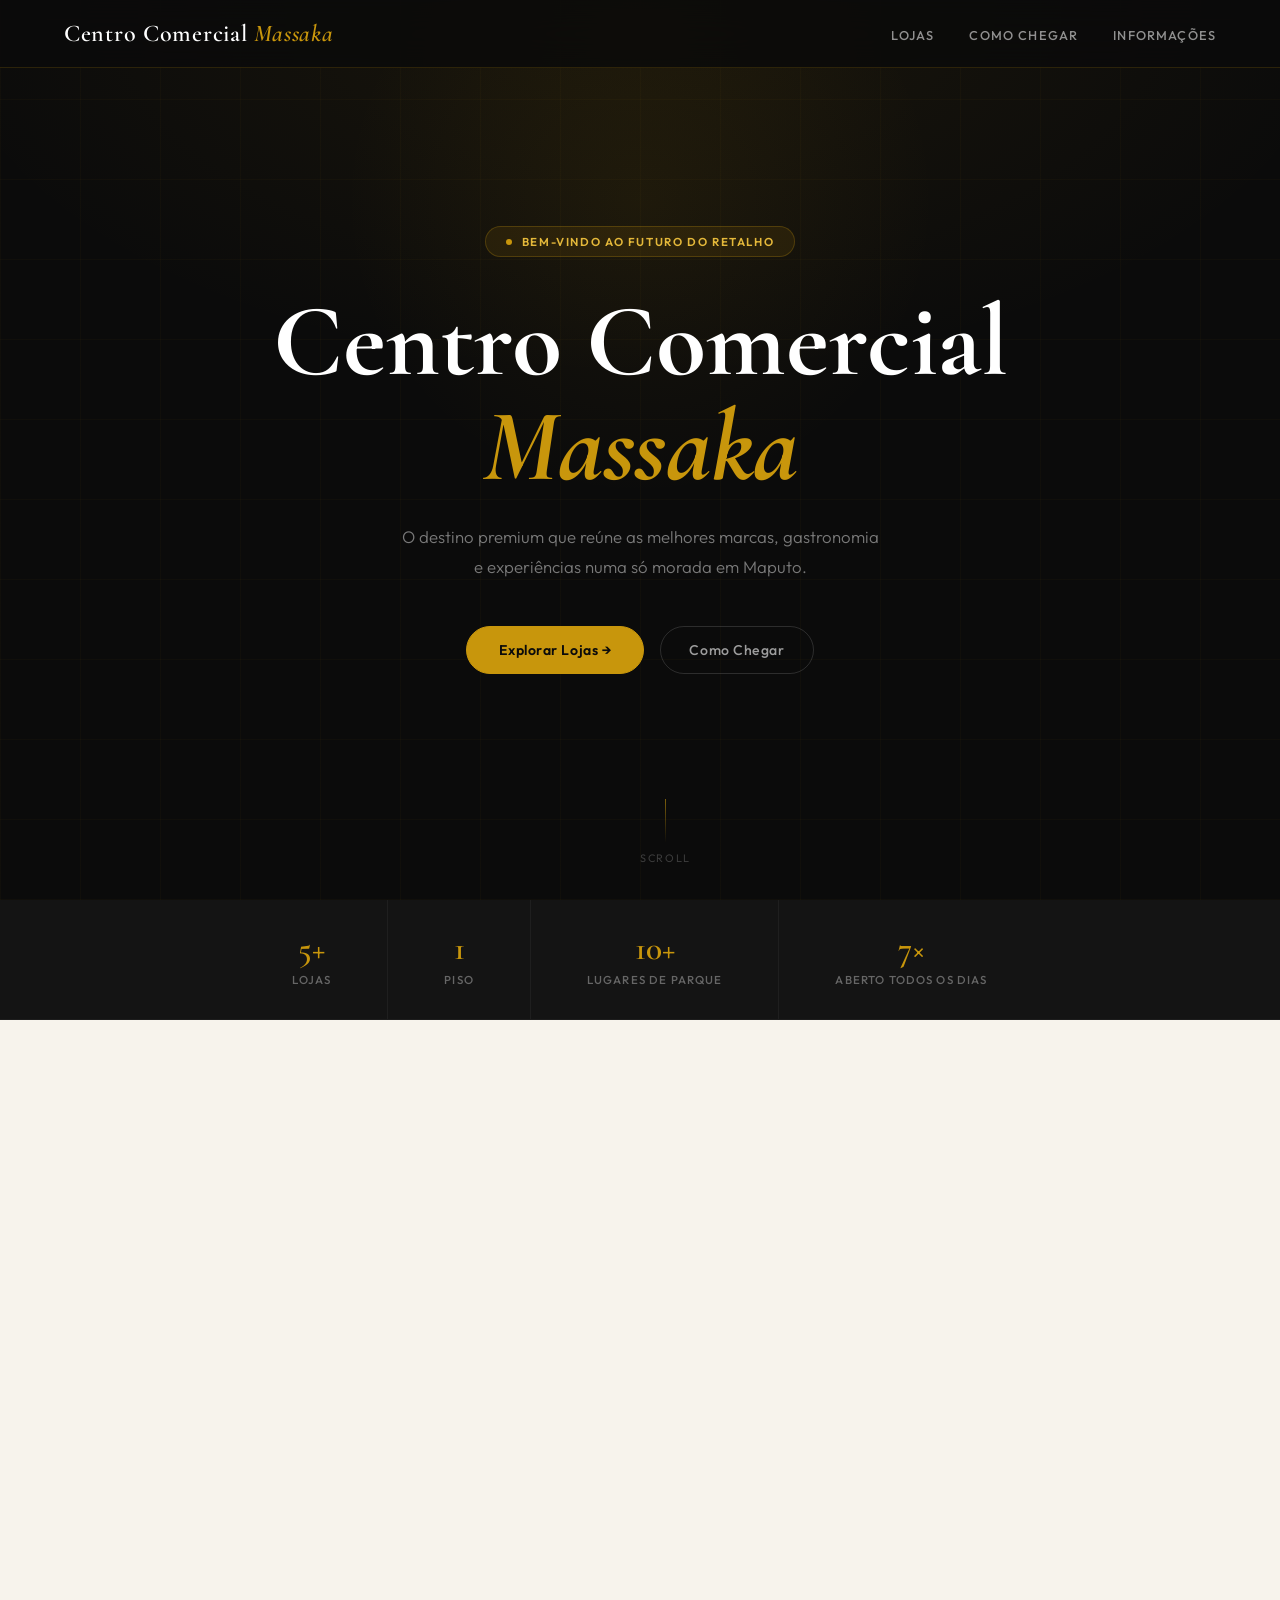
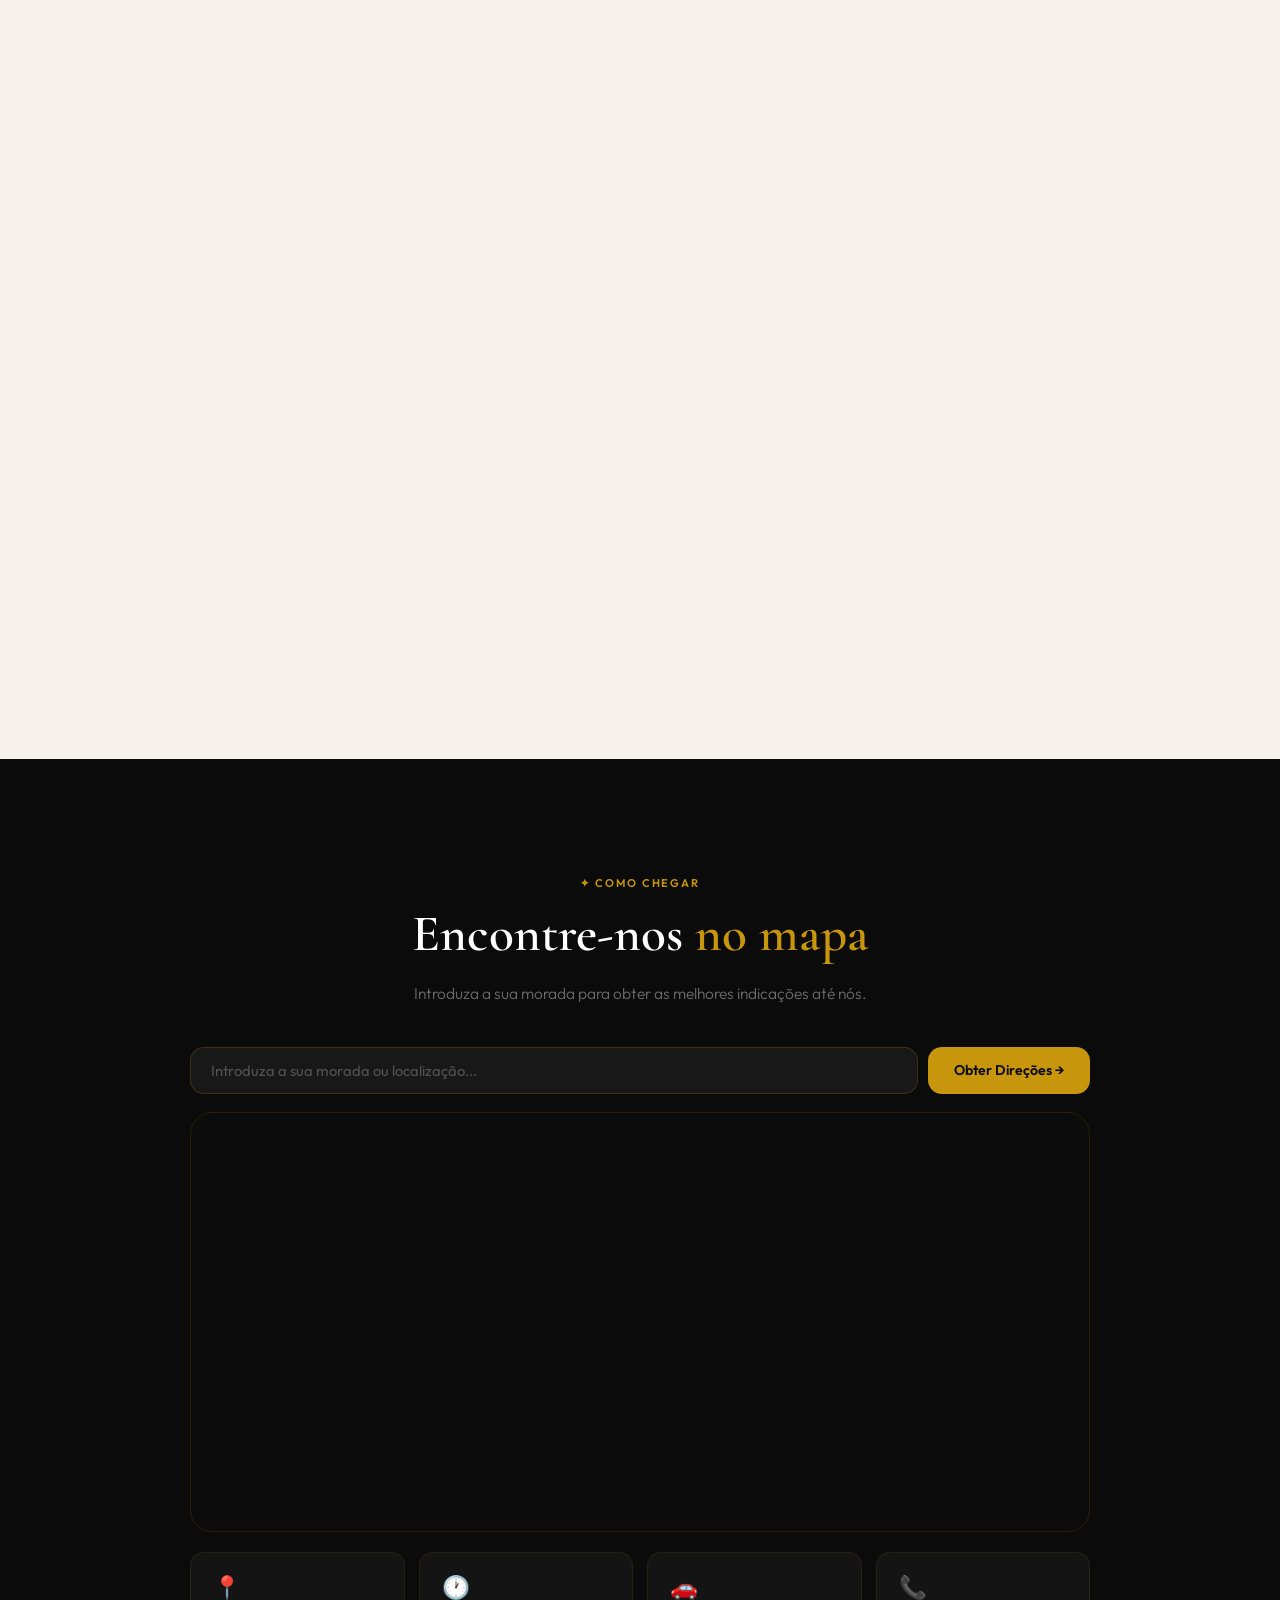
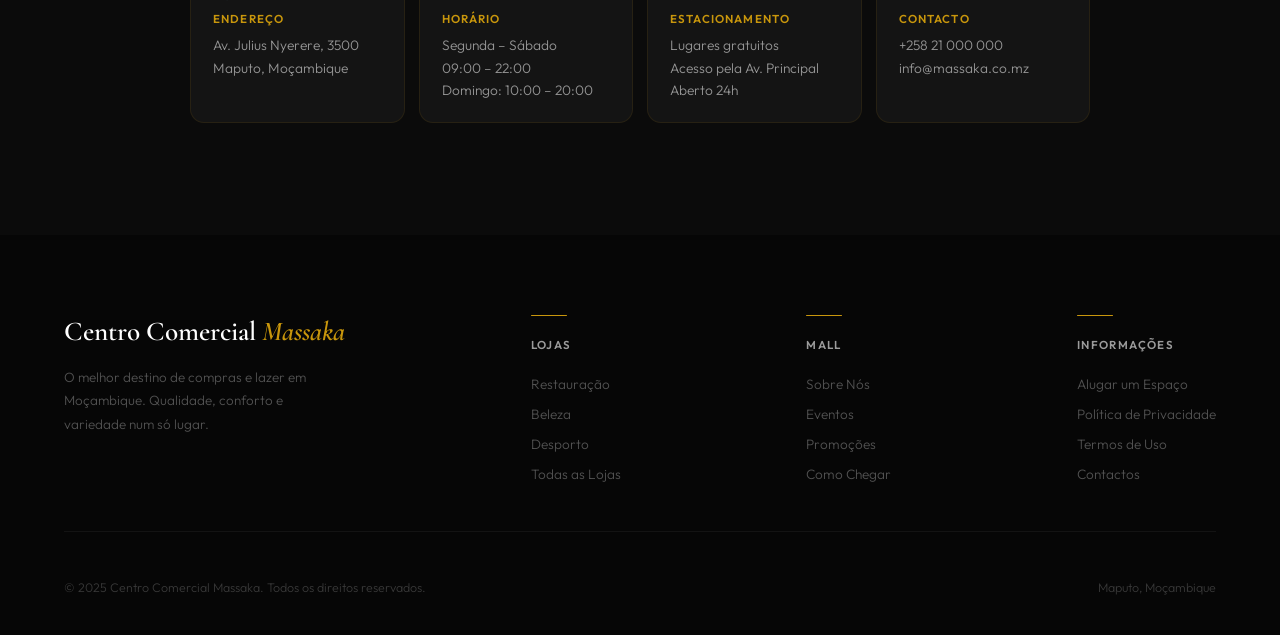
==== commit fe48d90a: "Update index.html" ====
--- a/index.html
+++ b/index.html
@@ -252,6 +252,6 @@
   </div>
 </footer>
 
-<script src="js/main.js"></script>
+<script type="module" src="js/main.js"></script>
 </body>
 </html>
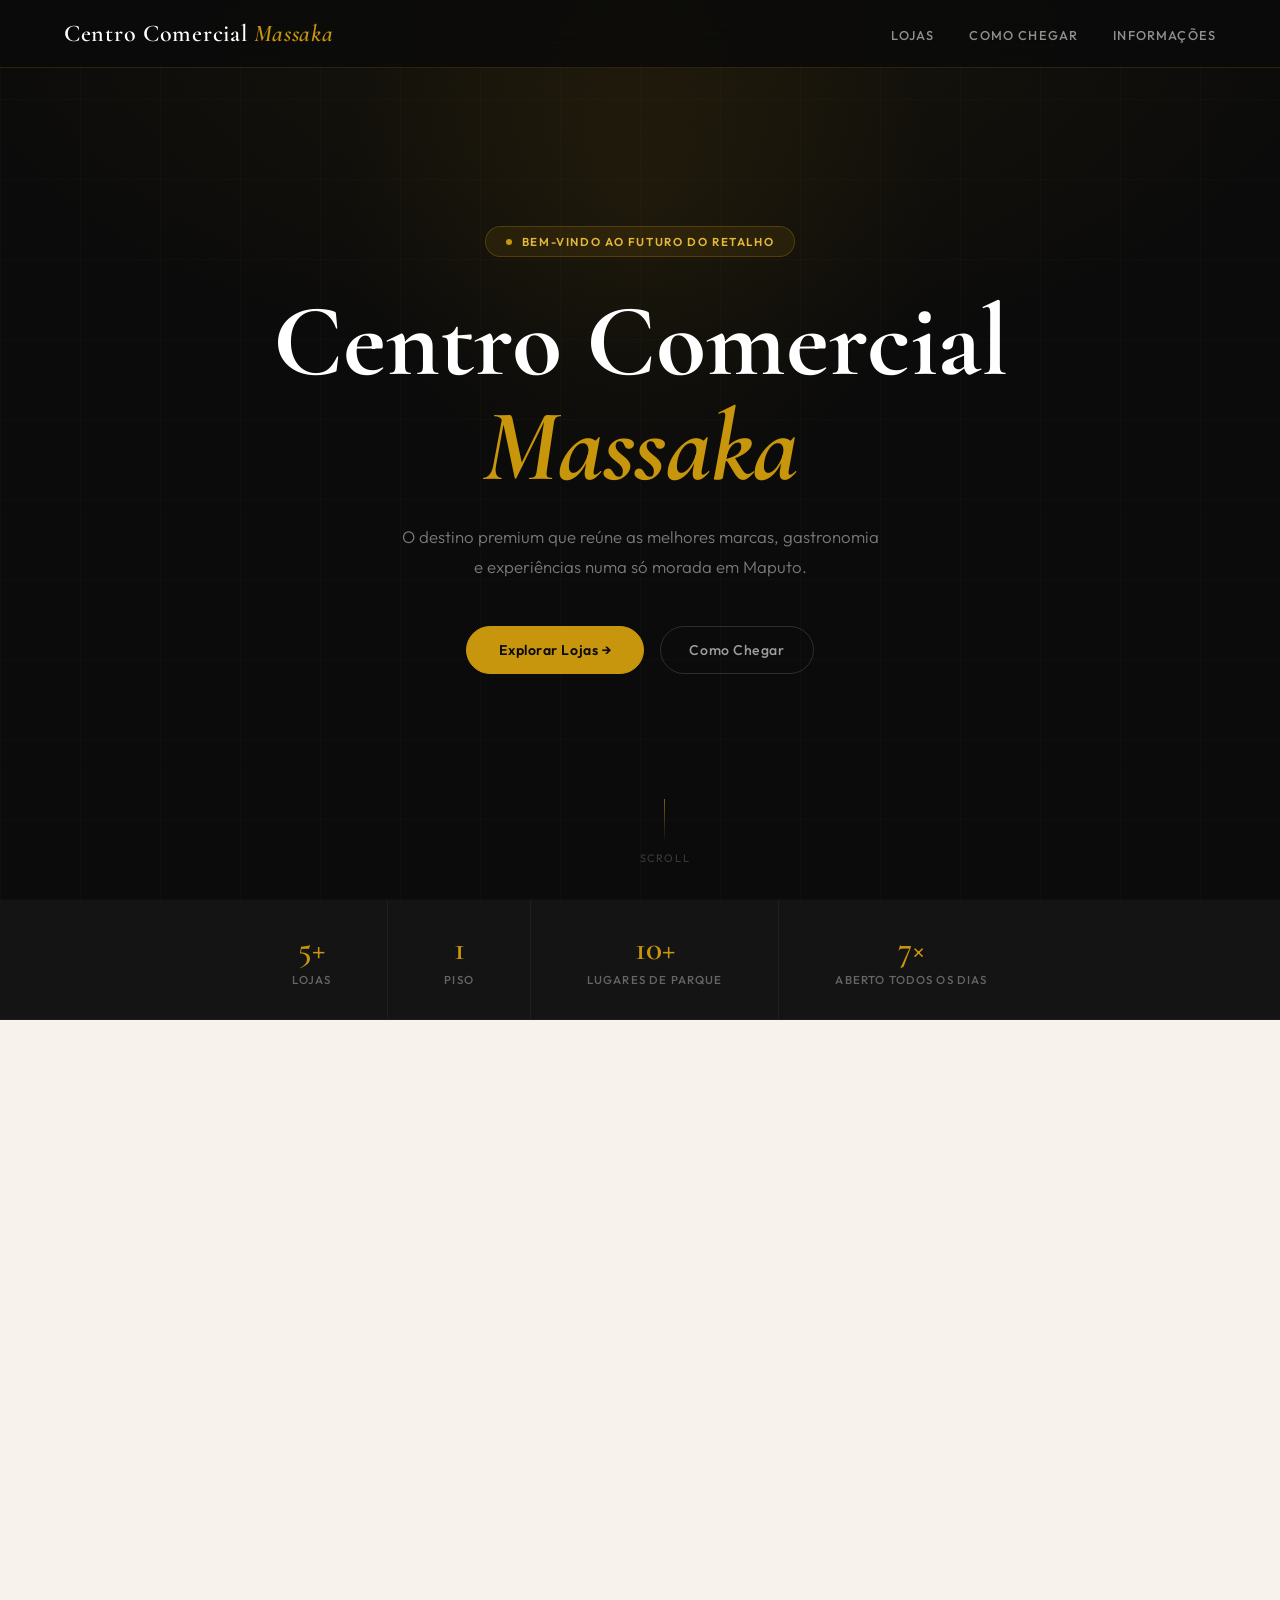
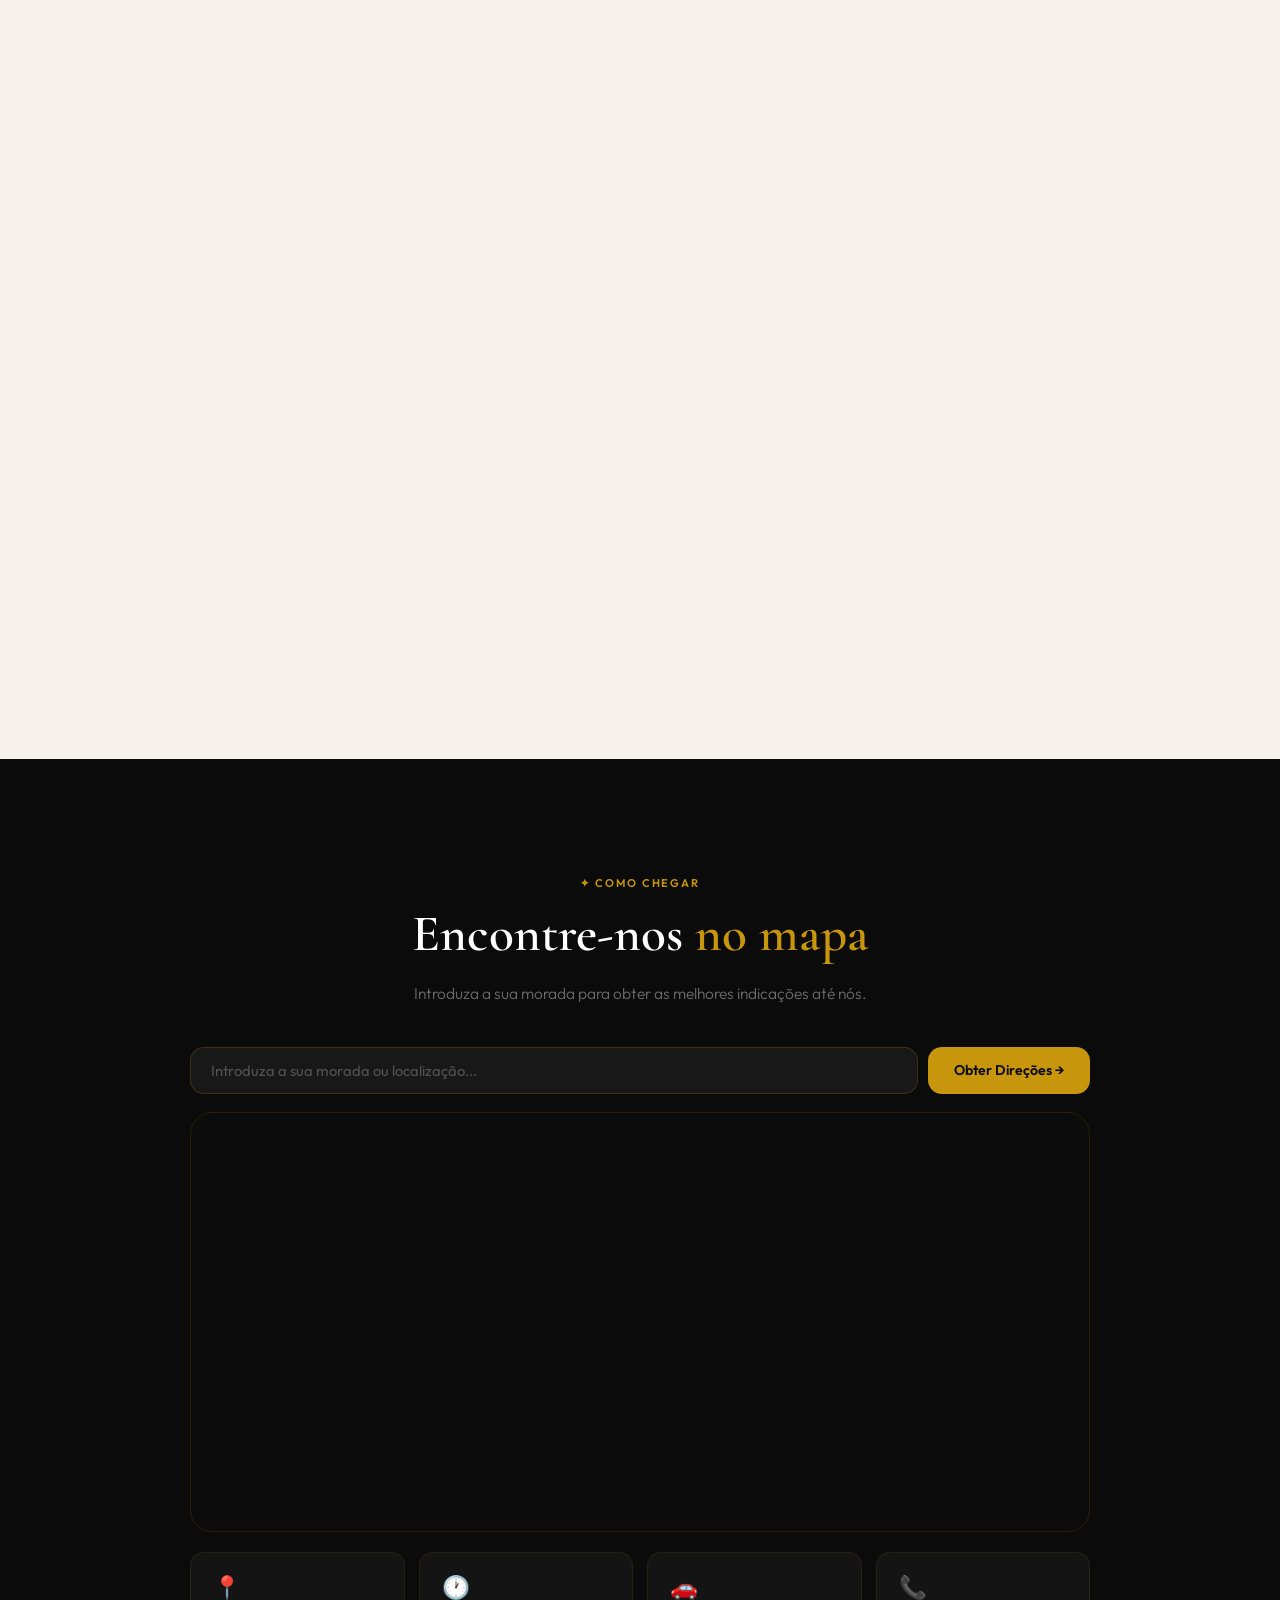
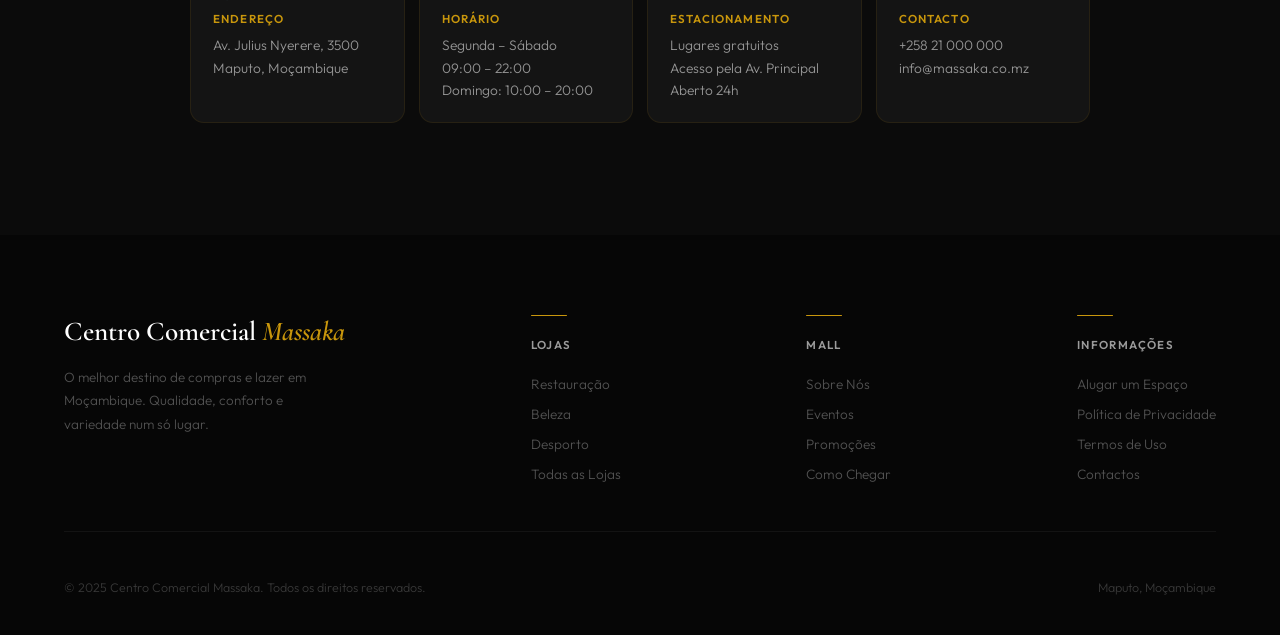
==== commit aa065e08: "Add favicon link to index.html" ====
--- a/index.html
+++ b/index.html
@@ -3,6 +3,7 @@
 <head>
   <meta charset="UTF-8" />
   <meta name="viewport" content="width=device-width, initial-scale=1.0" />
+  <link rel="icon" type="image/png" href="dieta/Centro.png" />
   <title>Centro Comercial Massaka</title>
   <link href="https://fonts.googleapis.com/css2?family=Cormorant+Garamond:ital,wght@0,400;0,600;1,400;1,600&family=Outfit:wght@300;400;500;600&display=swap" rel="stylesheet" />
   
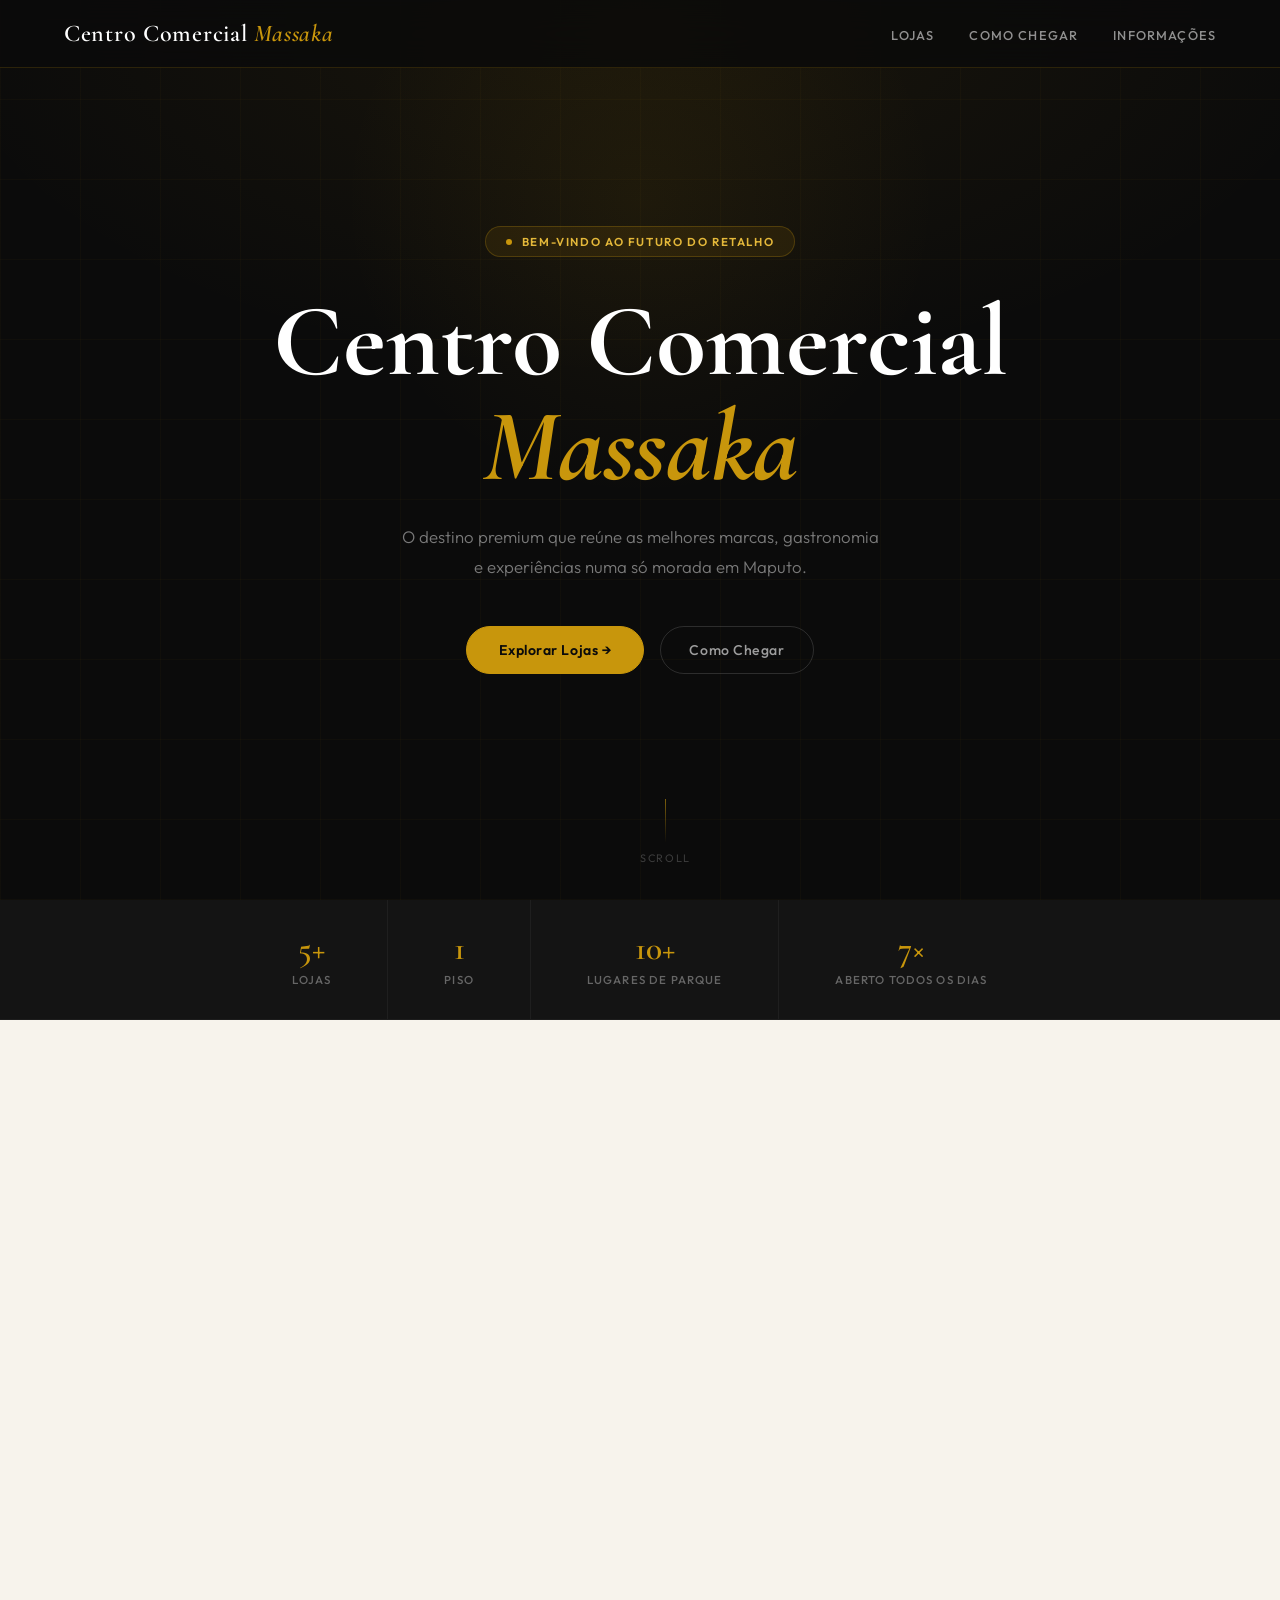
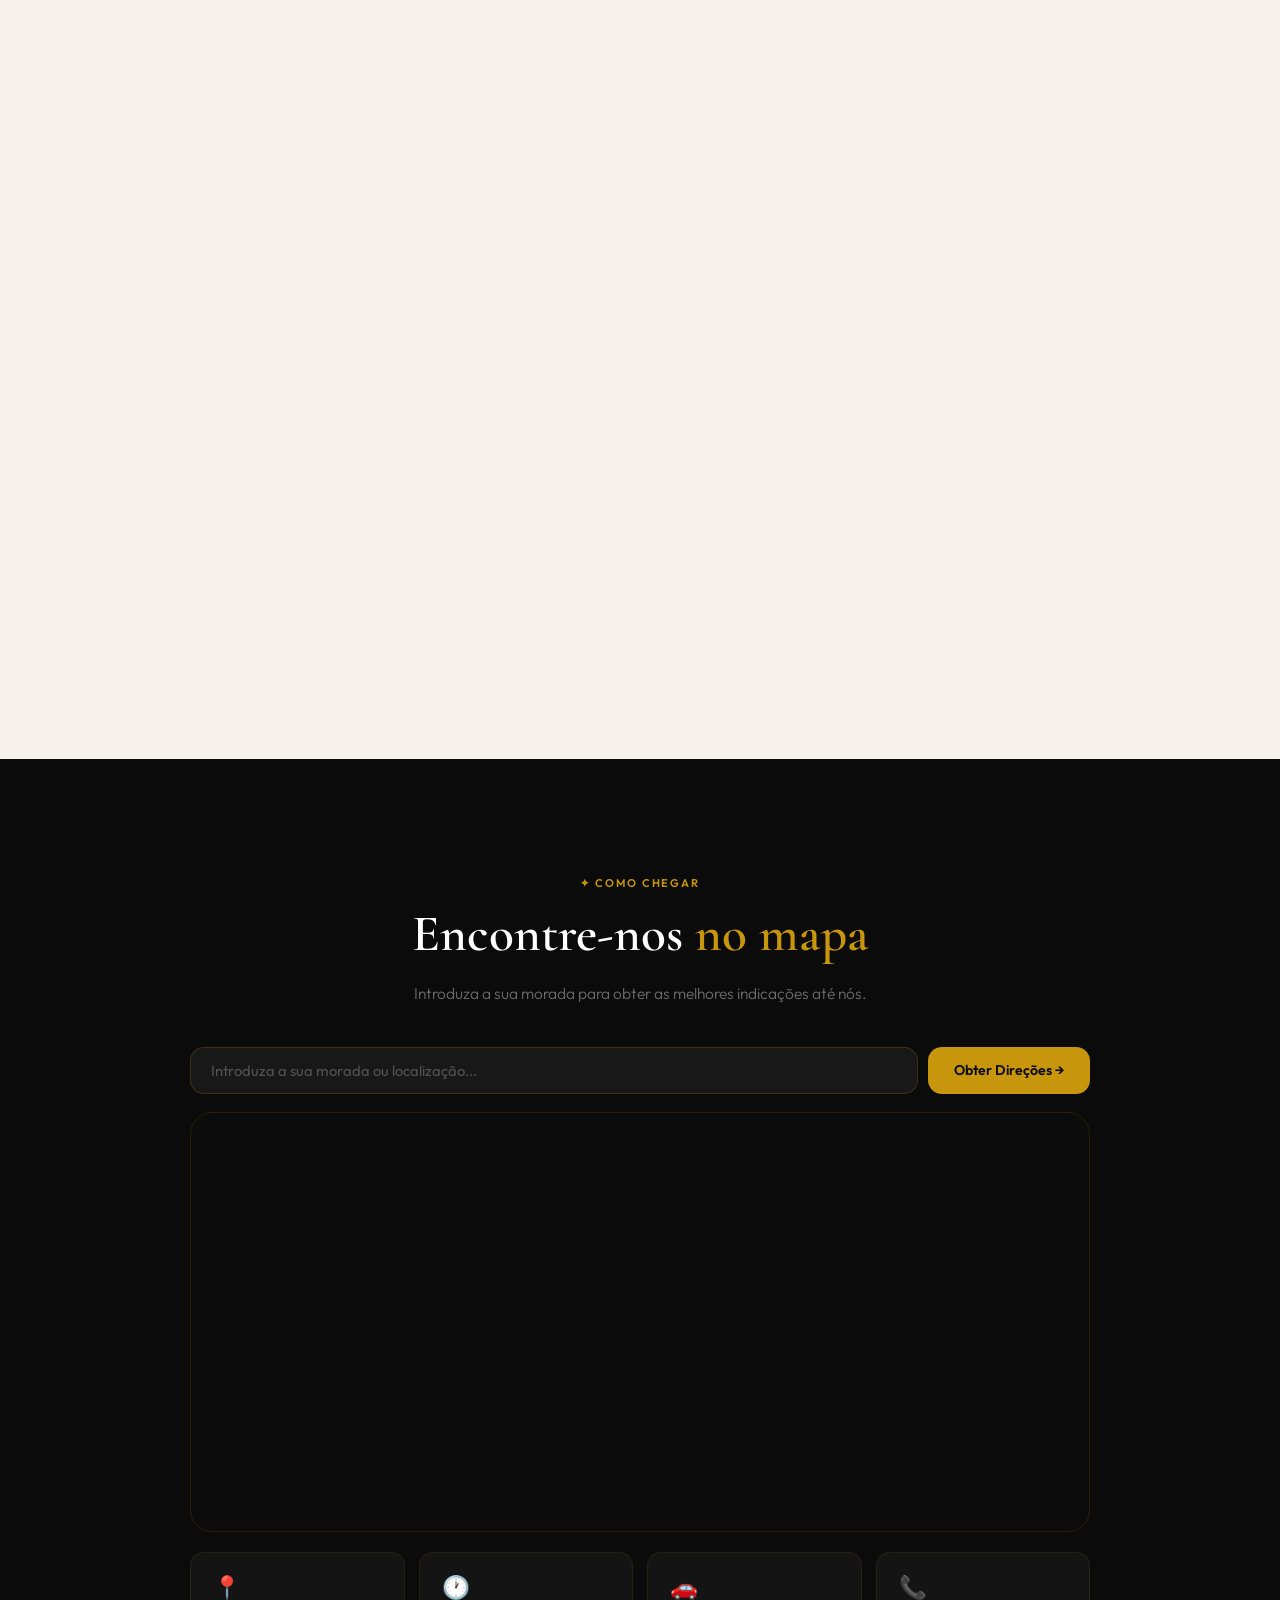
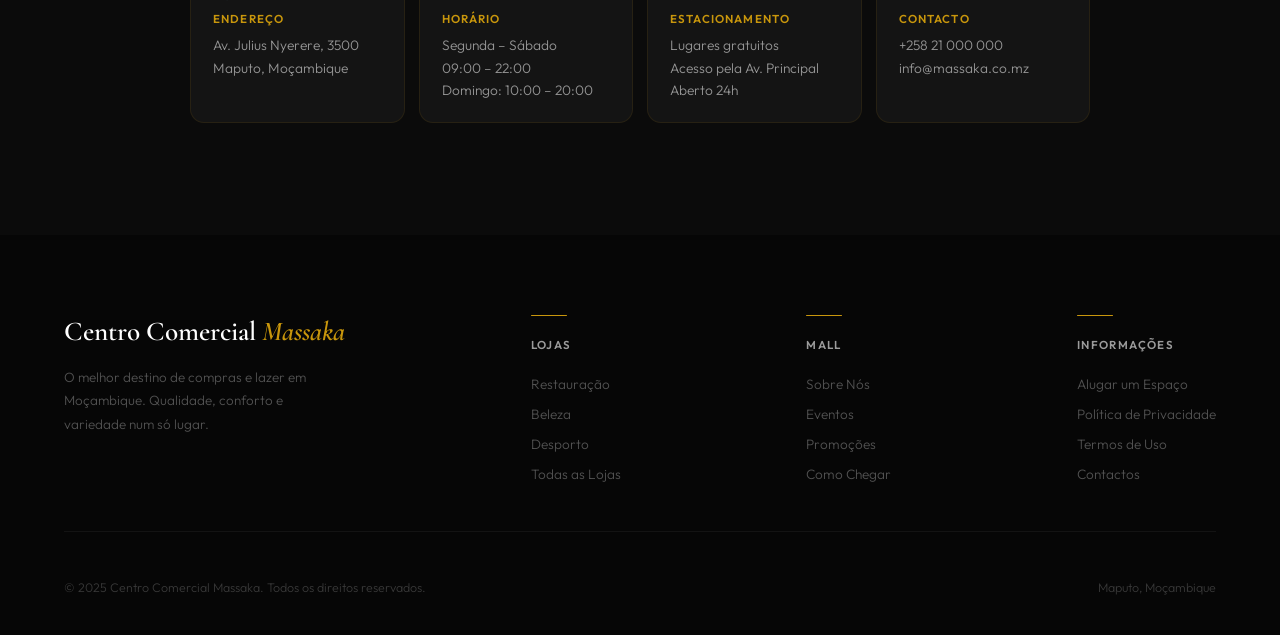
==== commit aef29ce5: "Update favicon link in index.html" ====
--- a/index.html
+++ b/index.html
@@ -3,7 +3,7 @@
 <head>
   <meta charset="UTF-8" />
   <meta name="viewport" content="width=device-width, initial-scale=1.0" />
-  <link rel="icon" type="image/png" href="dieta/Centro.png" />
+  <link rel="icon" type="image/png" href="Centro.png" />
   <title>Centro Comercial Massaka</title>
   <link href="https://fonts.googleapis.com/css2?family=Cormorant+Garamond:ital,wght@0,400;0,600;1,400;1,600&family=Outfit:wght@300;400;500;600&display=swap" rel="stylesheet" />
   
